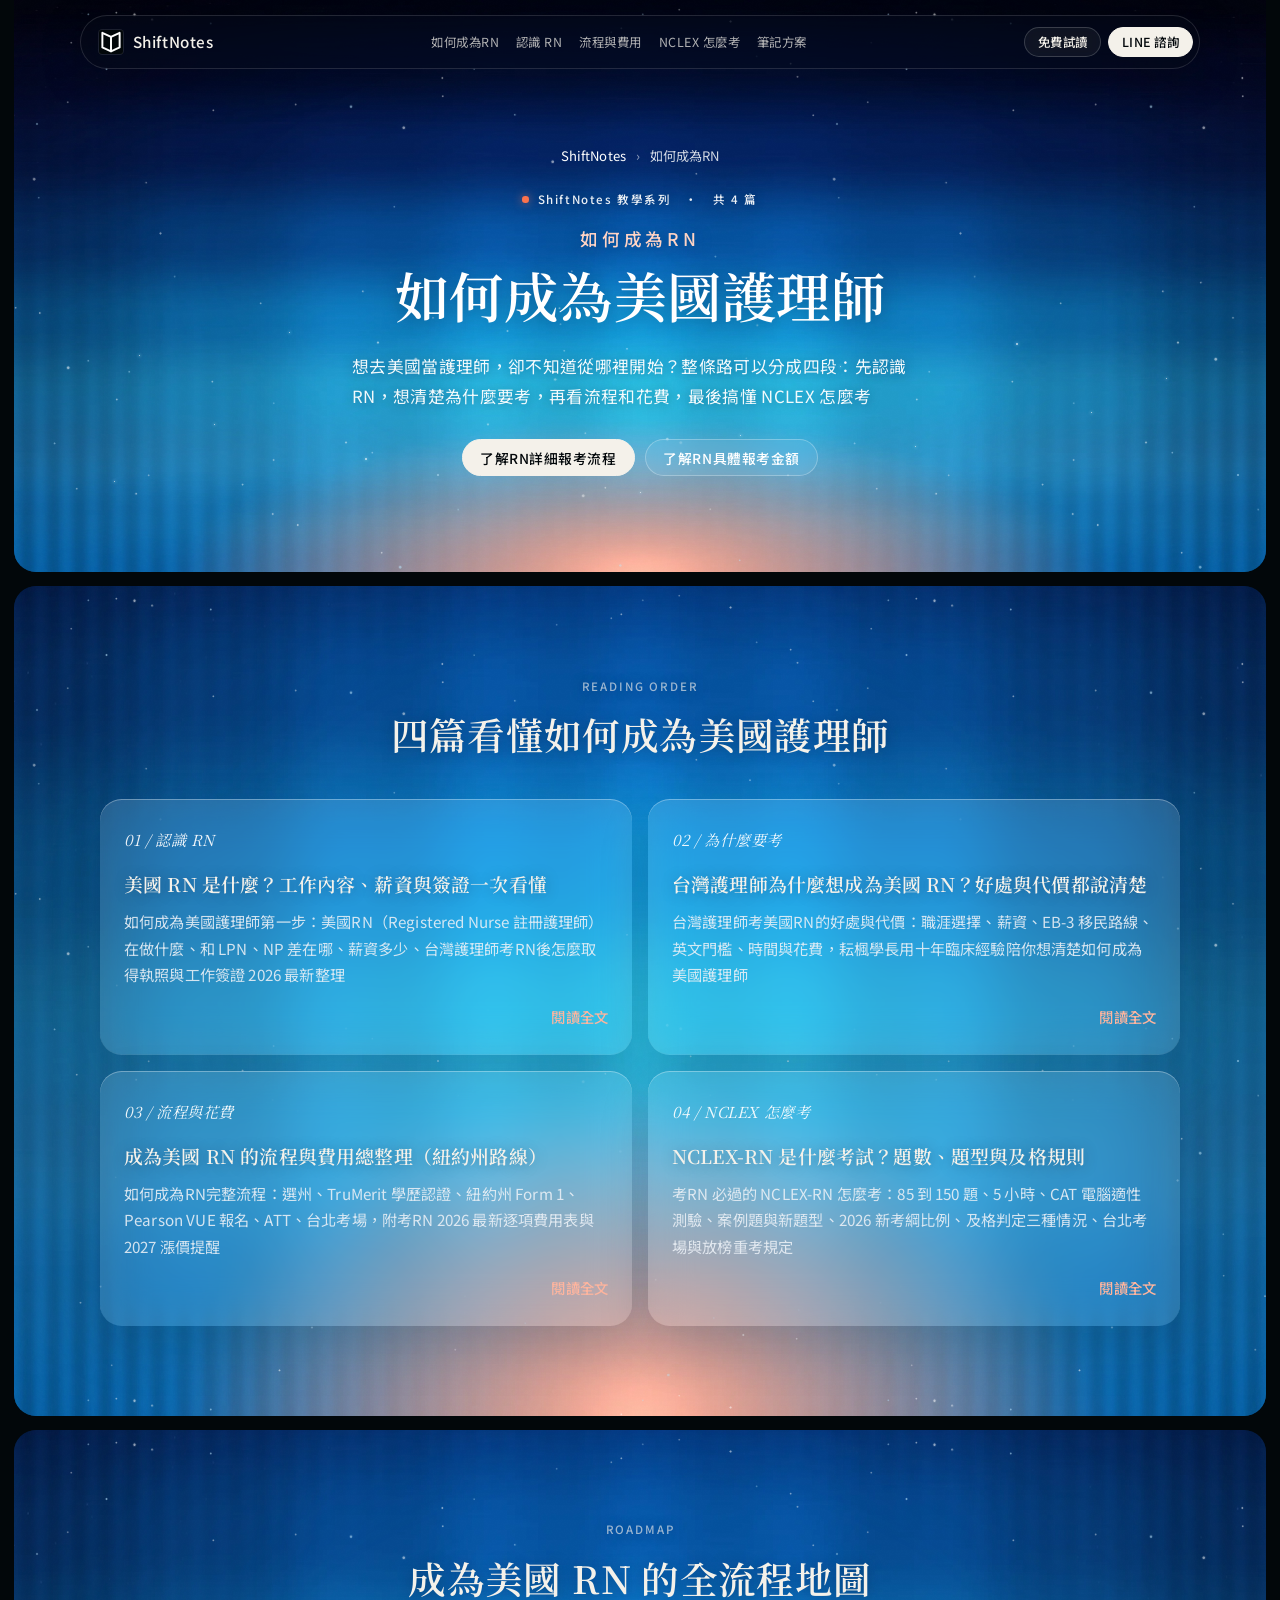
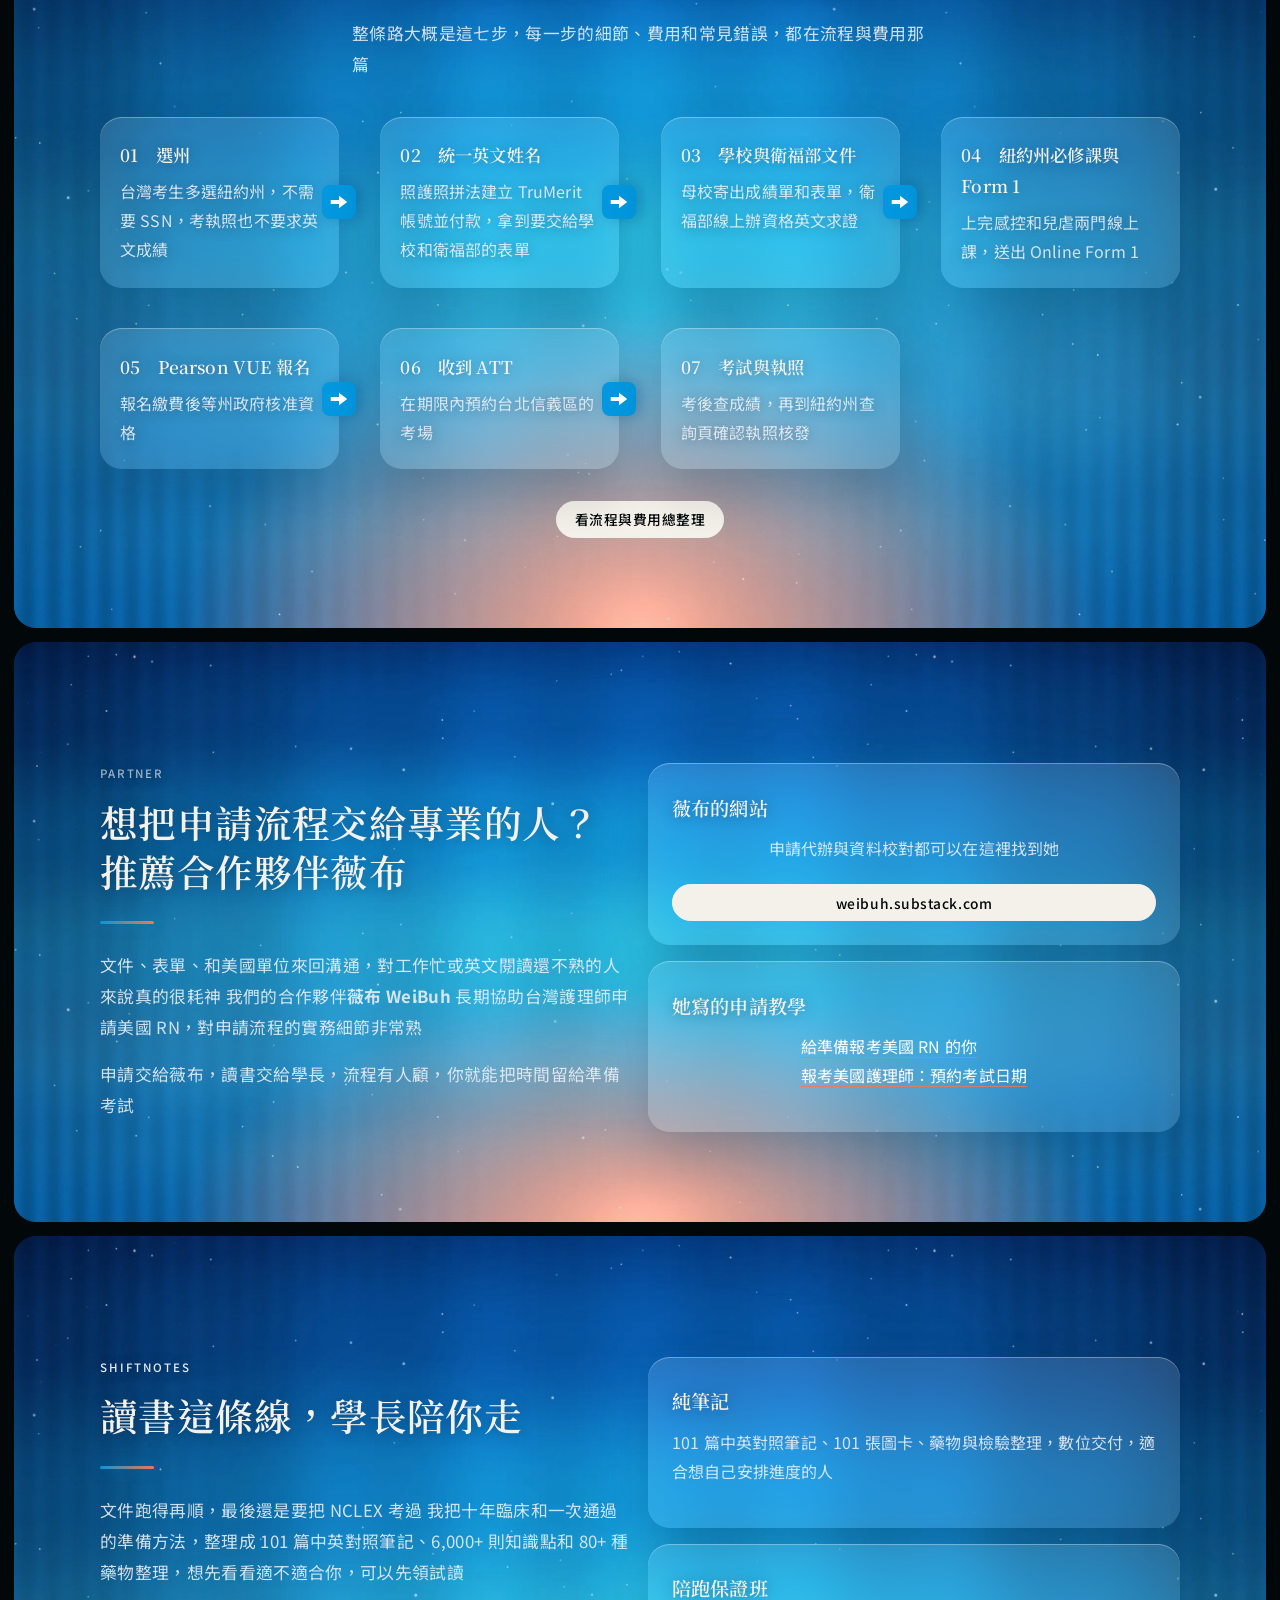
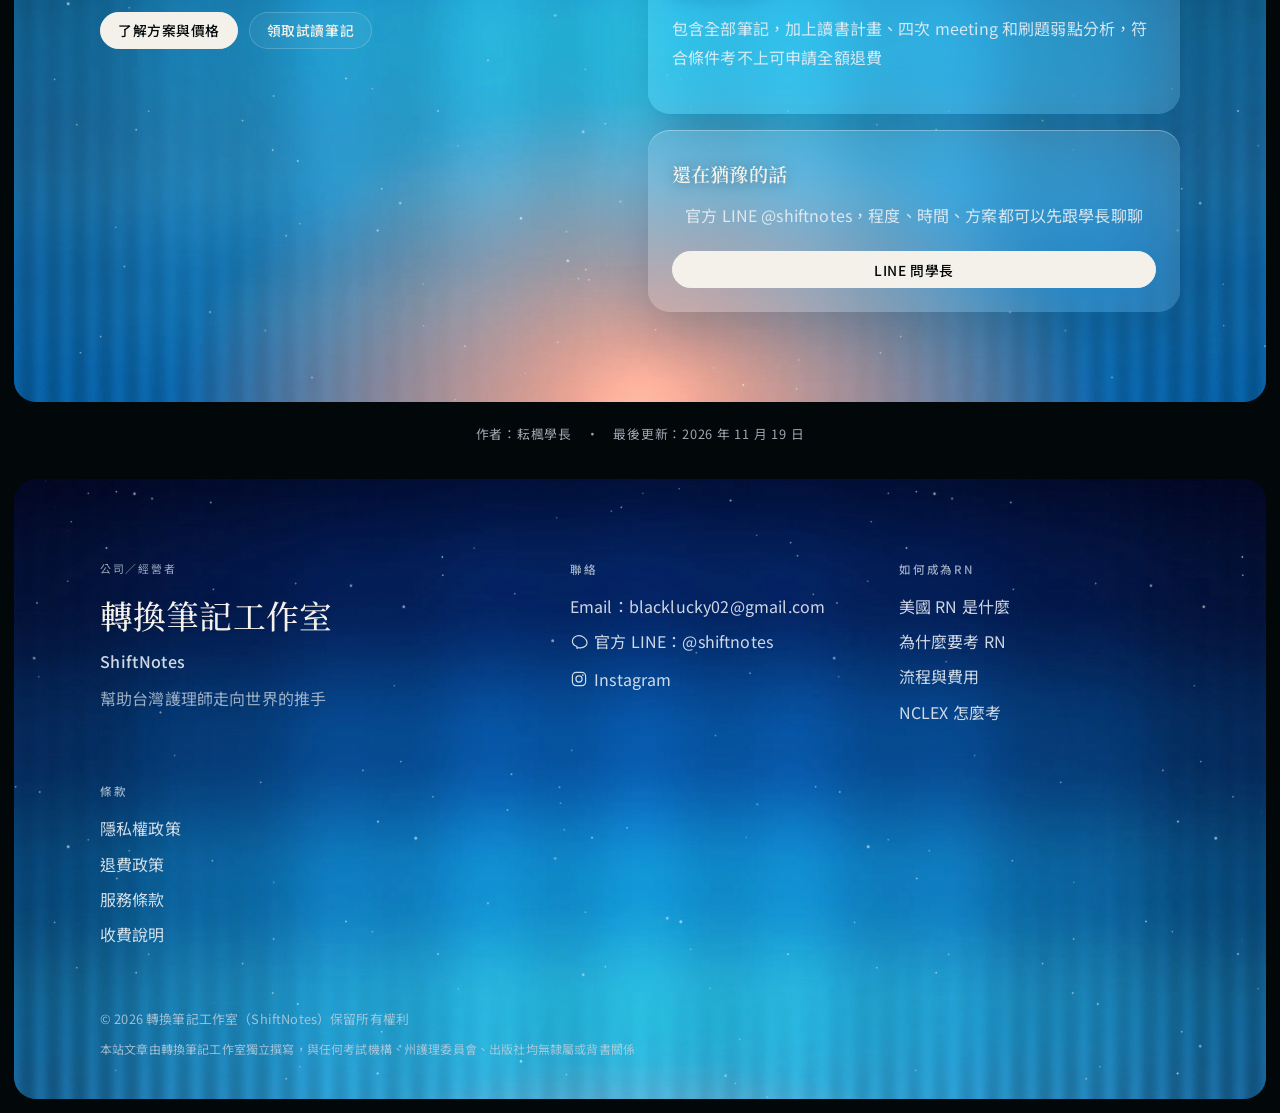
==== articles/index.html @ c4b77a9a "步驟箭頭改為圓角方塊加粗實心箭頭 手機改用品牌藍色圓角方塊、白色實心向下箭頭，桌面同列改為向右，樣式比照明確的箭頭圖示，不再使用細線圓形chevron。" ====
<!DOCTYPE html>
<html lang="zh-Hant-TW">
<head>
  <meta charset="utf-8">
  <meta name="viewport" content="width=device-width, initial-scale=1">
  <title>如何成為美國護理師｜如何成為RN 完整教學：流程、費用、NCLEX 怎麼考（2026）</title>
  <meta name="description" content="如何成為美國護理師？耘楓學長整理的如何成為RN系列：美國RN是什麼、為什麼要考RN、考RN流程與費用總表、NCLEX-RN 怎麼考，2026 最新版，台灣護理師從這裡開始">
  <meta name="robots" content="index,follow,max-image-preview:large">
  <meta name="author" content="耘楓學長">
  <link rel="canonical" href="https://shiftnotes.github.io/articles/">
  <link rel="alternate" hreflang="zh-Hant-TW" href="https://shiftnotes.github.io/articles/">
  <meta property="og:type" content="website">
  <meta property="og:locale" content="zh_TW">
  <meta property="og:site_name" content="ShiftNotes">
  <meta property="og:title" content="如何成為美國護理師｜如何成為RN 完整教學：流程、費用、NCLEX 怎麼考（2026）">
  <meta property="og:description" content="如何成為美國護理師？耘楓學長整理的如何成為RN系列：美國RN是什麼、為什麼要考RN、考RN流程與費用總表、NCLEX-RN 怎麼考，2026 最新版，台灣護理師從這裡開始">
  <meta property="og:url" content="https://shiftnotes.github.io/articles/">
  <meta property="og:image" content="https://shiftnotes.github.io/assets/og-image.png">
  <meta property="article:modified_time" content="2026-11-19">
  <meta name="twitter:card" content="summary_large_image">
  <meta name="theme-color" content="#02070A">
  <link rel="icon" href="../favicon.ico?v=logo2" sizes="48x48">
  <link rel="icon" href="../assets/favicon-192.png?v=logo2" type="image/png" sizes="192x192">
  <link rel="apple-touch-icon" href="../assets/apple-touch-icon.png?v=logo2" sizes="180x180">
  <link rel="preconnect" href="https://fonts.googleapis.com">
  <link rel="preconnect" href="https://fonts.gstatic.com" crossorigin>
  <link href="https://fonts.googleapis.com/css2?family=Noto+Sans+TC:wght@400;500;700&family=Noto+Serif+TC:wght@600;700&display=swap" rel="stylesheet">
  <link rel="stylesheet" href="../css/styles.css?v=hero10">
  <link rel="stylesheet" href="../css/articles.css?v=a13">
  <script type="application/ld+json">{"@context": "https://schema.org", "@graph": [{"@type": "Organization", "@id": "https://shiftnotes.github.io/#organization", "name": "ShiftNotes", "alternateName": "轉換筆記工作室", "url": "https://shiftnotes.github.io/", "logo": "https://shiftnotes.github.io/assets/logo-512.png", "email": "blacklucky02@gmail.com", "sameAs": ["https://line.me/R/ti/p/@shiftnotes", "https://www.instagram.com/shiftnotes1991/"]}, {"@type": "Person", "@id": "https://shiftnotes.github.io/#person", "name": "耘楓學長", "jobTitle": "臨床護理師，NCLEX-RN 一次通過", "worksFor": {"@id": "https://shiftnotes.github.io/#organization"}, "sameAs": ["https://www.instagram.com/shiftnotes1991/"]}, {"@type": "CollectionPage", "@id": "https://shiftnotes.github.io/articles/#collection", "url": "https://shiftnotes.github.io/articles/", "name": "如何成為美國護理師｜如何成為RN 完整教學：流程、費用、NCLEX 怎麼考（2026）", "description": "如何成為美國護理師？耘楓學長整理的如何成為RN系列：美國RN是什麼、為什麼要考RN、考RN流程與費用總表、NCLEX-RN 怎麼考，2026 最新版，台灣護理師從這裡開始", "inLanguage": "zh-Hant-TW", "dateModified": "2026-11-19", "publisher": {"@id": "https://shiftnotes.github.io/#organization"}, "mainEntity": {"@type": "ItemList", "itemListElement": [{"@type": "ListItem", "position": 1, "url": "https://shiftnotes.github.io/articles/what-is-us-rn.html", "name": "如何成為RN｜美國RN是什麼？註冊護理師工作內容、薪資與簽證（2026）"}, {"@type": "ListItem", "position": 2, "url": "https://shiftnotes.github.io/articles/why-take-us-rn.html", "name": "如何成為RN｜台灣護理師為什麼要考美國RN？職涯、薪資與移民路線（2026）"}, {"@type": "ListItem", "position": 3, "url": "https://shiftnotes.github.io/articles/nclex-rn-process-cost.html", "name": "如何成為RN｜考RN流程與費用總整理 2026：台灣護理師申請紐約州 NCLEX-RN"}, {"@type": "ListItem", "position": 4, "url": "https://shiftnotes.github.io/articles/what-is-nclex-rn.html", "name": "如何成為RN｜NCLEX-RN是什麼考試？題數、題型、CAT 與及格規則（2026 新版）"}]}}, {"@type": "BreadcrumbList", "itemListElement": [{"@type": "ListItem", "position": 1, "name": "ShiftNotes", "item": "https://shiftnotes.github.io/"}, {"@type": "ListItem", "position": 2, "name": "如何成為RN", "item": "https://shiftnotes.github.io/articles/"}]}]}</script>
</head>
<body class="article-page">
  <header class="site-header">
    <a class="skip-link" href="#main">跳至主要內容</a>
    <div class="header-inner">
      <a class="logo" href="../index.html">
        <span class="logo-mark" aria-hidden="true"></span>
        <span class="logo-text">ShiftNotes</span>
      </a>
      <nav class="nav-desktop" aria-label="主要">
        <a href="../articles/index.html">如何成為RN</a>
        <a href="../articles/what-is-us-rn.html">認識 RN</a>
        <a href="../articles/nclex-rn-process-cost.html">流程與費用</a>
        <a href="../articles/what-is-nclex-rn.html">NCLEX 怎麼考</a>
        <a href="../index.html#plans">筆記方案</a>
      </nav>
      <div class="header-actions">
      <a class="btn btn-sm btn-ghost header-trial" href="https://drive.google.com/drive/folders/1croN3e0fPb0H_4UqSa8RR00lFnD3cMA1" target="_blank" rel="noopener">免費試讀</a>
      <a class="btn btn-sm btn-solid header-cta" href="https://line.me/R/ti/p/@shiftnotes" target="_blank" rel="noopener noreferrer">LINE 諮詢</a>
      </div>
      <button class="nav-toggle" type="button" aria-expanded="false" aria-controls="nav-mobile" aria-label="開啟選單">
        <span></span><span></span><span></span>
      </button>
    </div>
  </header>
  <div id="nav-mobile" class="nav-mobile" hidden>
    <nav aria-label="行動版選單">
      <a href="../articles/index.html">如何成為美國護理師</a>
      <a href="../articles/what-is-us-rn.html">美國 RN 是什麼</a>
      <a href="../articles/why-take-us-rn.html">為什麼要考 RN</a>
      <a href="../articles/nclex-rn-process-cost.html">流程與費用</a>
      <a href="../articles/what-is-nclex-rn.html">NCLEX 怎麼考</a>
      <a href="../index.html#plans">筆記方案</a>
      <a class="btn btn-invert" href="https://line.me/R/ti/p/@shiftnotes" target="_blank" rel="noopener noreferrer">LINE 官方帳號諮詢</a>
    </nav>
  </div>
  <main id="main">
    <section class="hero article-hero" aria-labelledby="page-title">
      <div class="hero-sky" aria-hidden="true">
        <div class="hero-glow"></div>
        <div class="hero-rays"></div>
        <div class="bubble-live">
          <span class="wubble" style="left:10%;top:62%;--s:1px;--t:11s;--d:0s"></span>
          <span class="wubble" style="left:16%;top:74%;--s:1px;--t:9s;--d:1.2s"></span>
          <span class="wubble" style="left:22%;top:58%;--s:1px;--t:13s;--d:0.4s"></span>
          <span class="wubble" style="left:28%;top:80%;--s:2px;--t:10s;--d:2s"></span>
          <span class="wubble" style="left:36%;top:68%;--s:1px;--t:8s;--d:0.8s"></span>
          <span class="wubble" style="left:44%;top:82%;--s:1px;--t:12s;--d:1.6s"></span>
          <span class="wubble" style="left:58%;top:76%;--s:1px;--t:9s;--d:0.2s"></span>
          <span class="wubble" style="left:66%;top:64%;--s:1px;--t:14s;--d:2.4s"></span>
          <span class="wubble" style="left:72%;top:78%;--s:1px;--t:10s;--d:0.6s"></span>
          <span class="wubble" style="left:80%;top:60%;--s:2px;--t:11s;--d:1.8s"></span>
          <span class="wubble" style="left:86%;top:72%;--s:1px;--t:8s;--d:0.3s"></span>
          <span class="wubble" style="left:92%;top:66%;--s:1px;--t:13s;--d:2.1s"></span>
          <span class="wubble" style="left:8%;top:84%;--s:1px;--t:12s;--d:1s"></span>
          <span class="wubble" style="left:50%;top:86%;--s:1px;--t:15s;--d:0.9s"></span>
        </div>
        <div class="hero-stars"></div>
        <div class="hero-noise"></div>
      </div>
      <div class="hero-inner article-hero-inner">
        <nav class="crumbs" aria-label="麵包屑"><ol><li><a href="../index.html">ShiftNotes</a></li><li aria-current="page">如何成為RN</li></ol></nav>
        <span class="hero-kicker">ShiftNotes 教學系列　·　共 4 篇</span>
        <h1 id="page-title"><span class="h1-series">如何成為RN</span>如何成為美國護理師</h1>
        <p class="hero-sub article-lead">想去美國當護理師，卻不知道從哪裡開始？整條路可以分成四段：先認識 RN，想清楚為什麼要考，再看流程和花費，最後搞懂 NCLEX 怎麼考</p>
        <div class="hero-actions">
          <a class="btn btn-solid" href="nclex-rn-process-cost.html">了解RN詳細報考流程</a>
          <a class="btn btn-ghost" href="nclex-rn-process-cost.html#cost">了解RN具體報考金額</a>
        </div>
      </div>
    </section>

    <section class="atm-midn section-soft section" id="list" aria-labelledby="list-title">
      <div class="section-sky" aria-hidden="true">
        <div class="section-glow"></div>
        <div class="section-rays"></div>
        <div class="section-noise"></div>
      </div>
      <div class="wrap">
        <div class="section-head">
          <span class="eyebrow">Reading order</span>
          <h2 class="section-title" id="list-title">四篇看懂如何成為美國護理師</h2>
        </div>
        <div class="sell-grid article-grid">
          <a class="sell-item article-card" href="what-is-us-rn.html">
            <span class="feature-index">01  /  認識 RN</span>
            <h3>美國 RN 是什麼？工作內容、薪資與簽證一次看懂</h3>
            <p>如何成為美國護理師第一步：美國RN（Registered Nurse 註冊護理師）在做什麼、和 LPN、NP 差在哪、薪資多少、台灣護理師考RN後怎麼取得執照與工作簽證 2026 最新整理</p>
            <span class="card-more">閱讀全文</span>
          </a>
          <a class="sell-item article-card" href="why-take-us-rn.html">
            <span class="feature-index">02  /  為什麼要考</span>
            <h3>台灣護理師為什麼想成為美國 RN？好處與代價都說清楚</h3>
            <p>台灣護理師考美國RN的好處與代價：職涯選擇、薪資、EB-3 移民路線、英文門檻、時間與花費，耘楓學長用十年臨床經驗陪你想清楚如何成為美國護理師</p>
            <span class="card-more">閱讀全文</span>
          </a>
          <a class="sell-item article-card" href="nclex-rn-process-cost.html">
            <span class="feature-index">03  /  流程與花費</span>
            <h3>成為美國 RN 的流程與費用總整理（紐約州路線）</h3>
            <p>如何成為RN完整流程：選州、TruMerit 學歷認證、紐約州 Form 1、Pearson VUE 報名、ATT、台北考場，附考RN 2026 最新逐項費用表與 2027 漲價提醒</p>
            <span class="card-more">閱讀全文</span>
          </a>
          <a class="sell-item article-card" href="what-is-nclex-rn.html">
            <span class="feature-index">04  /  NCLEX 怎麼考</span>
            <h3>NCLEX-RN 是什麼考試？題數、題型與及格規則</h3>
            <p>考RN 必過的 NCLEX-RN 怎麼考：85 到 150 題、5 小時、CAT 電腦適性測驗、案例題與新題型、2026 新考綱比例、及格判定三種情況、台北考場與放榜重考規定</p>
            <span class="card-more">閱讀全文</span>
          </a>
        </div>
      </div>
    </section>

    <section class="atm-blue section-soft section" id="map" aria-labelledby="map-title">
      <div class="section-sky" aria-hidden="true">
        <div class="section-glow"></div>
        <div class="section-rays"></div>
        <div class="section-noise"></div>
      </div>
      <div class="wrap">
        <div class="section-head">
          <span class="eyebrow">Roadmap</span>
          <h2 class="section-title" id="map-title">成為美國 RN 的全流程地圖</h2>
          <p class="lede">整條路大概是這七步，每一步的細節、費用和常見錯誤，都在流程與費用那篇</p>
        </div>
        <ol class="steps steps-seven">
          <li>
            <h3>01　選州</h3>
            <p>台灣考生多選紐約州，不需要 SSN，考執照也不要求英文成績</p>
          </li>
          <li>
            <h3>02　統一英文姓名</h3>
            <p>照護照拼法建立 TruMerit 帳號並付款，拿到要交給學校和衛福部的表單</p>
          </li>
          <li>
            <h3>03　學校與衛福部文件</h3>
            <p>母校寄出成績單和表單，衛福部線上辦資格英文求證</p>
          </li>
          <li>
            <h3>04　紐約州必修課與 Form 1</h3>
            <p>上完感控和兒虐兩門線上課，送出 Online Form 1</p>
          </li>
          <li>
            <h3>05　Pearson VUE 報名</h3>
            <p>報名繳費後等州政府核准資格</p>
          </li>
          <li>
            <h3>06　收到 ATT</h3>
            <p>在期限內預約台北信義區的考場</p>
          </li>
          <li>
            <h3>07　考試與執照</h3>
            <p>考後查成績，再到紐約州查詢頁確認執照核發</p>
          </li>
        </ol>
        <div class="hero-actions section-actions"><a class="btn btn-invert" href="nclex-rn-process-cost.html">看流程與費用總整理</a></div>
      </div>
    </section>

    <section class="atm-midn section" id="partner" aria-labelledby="partner-title">
      <div class="section-sky" aria-hidden="true">
        <div class="section-glow"></div>
        <div class="section-rays"></div>
        <div class="section-noise"></div>
      </div>
      <div class="wrap">
        <div class="contact-grid">
          <div>
            <span class="eyebrow">Partner</span>
            <h2 class="section-title" id="partner-title">想把申請流程交給專業的人？<br>推薦合作夥伴薇布</h2>
            <span class="rule"></span>
            <p class="lede">文件、表單、和美國單位來回溝通，對工作忙或英文閱讀還不熟的人來說真的很耗神 我們的合作夥伴<strong>薇布 WeiBuh</strong> 長期協助台灣護理師申請美國 RN，對申請流程的實務細節非常熟</p>
            <p class="lede">申請交給薇布，讀書交給學長，流程有人顧，你就能把時間留給準備考試</p>
          </div>
          <div>
            <div class="contact-card">
              <h3>薇布的網站</h3>
              <p>申請代辦與資料校對都可以在這裡找到她</p>
              <a class="btn btn-invert btn-block" href="https://weibuh.substack.com" target="_blank" rel="noopener">weibuh.substack.com</a>
            </div>
            <div class="contact-card">
              <h3>她寫的申請教學</h3>
              <p><a href="https://weibuh.substack.com/p/rn" target="_blank" rel="noopener">給準備報考美國 RN 的你</a><br><a href="https://weibuh.substack.com/p/passrn" target="_blank" rel="noopener">報考美國護理師：預約考試日期</a></p>
            </div>
          </div>
        </div>
      </div>
    </section>

    <section class="atm-warm section-ink section" id="plans-cta" aria-labelledby="cta-title">
      <div class="section-sky" aria-hidden="true">
        <div class="section-glow"></div>
        <div class="section-rays"></div>
        <div class="section-noise"></div>
      </div>
      <div class="wrap">
        <div class="contact-grid">
          <div>
            <span class="eyebrow">ShiftNotes</span>
            <h2 class="section-title" id="cta-title">讀書這條線，學長陪你走</h2>
            <span class="rule"></span>
            <p class="lede">文件跑得再順，最後還是要把 NCLEX 考過 我把十年臨床和一次通過的準備方法，整理成 101 篇中英對照筆記、6,000+ 則知識點和 80+ 種藥物整理，想先看看適不適合你，可以先領試讀</p>
            <div class="hero-actions" style="margin-top:1.5rem;">
              <a class="btn btn-invert" href="https://shiftnotes.github.io/#plans">了解方案與價格</a>
              <a class="btn btn-ghost" href="https://drive.google.com/drive/folders/1croN3e0fPb0H_4UqSa8RR00lFnD3cMA1" target="_blank" rel="noopener">領取試讀筆記</a>
            </div>
          </div>
          <div>
            <div class="contact-card">
              <h3>純筆記</h3>
              <p>101 篇中英對照筆記、101 張圖卡、藥物與檢驗整理，數位交付，適合想自己安排進度的人</p>
            </div>
            <div class="contact-card">
              <h3>陪跑保證班</h3>
              <p>包含全部筆記，加上讀書計畫、四次 meeting 和刷題弱點分析，符合條件考不上可申請全額退費</p>
            </div>
            <div class="contact-card">
              <h3>還在猶豫的話</h3>
              <p>官方 LINE @shiftnotes，程度、時間、方案都可以先跟學長聊聊</p>
              <a class="btn btn-invert btn-block" href="https://line.me/R/ti/p/@shiftnotes" target="_blank" rel="noopener noreferrer">LINE 問學長</a>
            </div>
          </div>
        </div>
      </div>
    </section>

    <div class="article-byline"><div class="wrap"><p>作者：耘楓學長　·　最後更新：2026 年 11 月 19 日</p></div></div>

  </main>

  <footer class="site-footer">
    <div class="section-sky footer-sky" aria-hidden="true">
      <div class="section-glow"></div>
      <div class="section-rays"></div>
      <div class="section-noise"></div>
    </div>
    <div class="wrap">
      <div class="footer-top">
        <div class="footer-identity">
          <p class="footer-kicker">公司／經營者</p>
          <p class="footer-company">轉換筆記工作室</p>
          <p class="footer-brand">ShiftNotes</p>
          <p class="muted footer-tag">幫助台灣護理師走向世界的推手</p>
        </div>
        <div class="footer-col">
          <h2>聯絡</h2>
          <ul>
            <li>Email：<a href="mailto:blacklucky02@gmail.com">blacklucky02@gmail.com</a></li>
            <li><a class="social-inline" href="https://line.me/R/ti/p/@shiftnotes" target="_blank" rel="noopener noreferrer" aria-label="官方 LINE"><svg class="icon-line" viewBox="0 0 24 24" width="18" height="18" aria-hidden="true" focusable="false"><path fill="none" stroke="currentColor" stroke-width="1.6" stroke-linejoin="round" stroke-linecap="round" d="M12 3.5c-4.85 0-8.8 3.25-8.8 7.25 0 3.2 2.25 5.95 5.5 6.9.25.07.52.22.6.48.07.22.05.52-.02.78l-.18 1.05c-.07.4.2.57.54.4l1.62-.8c.2-.1.38-.14.58-.1.7.18 1.42.29 2.16.29 4.85 0 8.8-3.25 8.8-7.25S16.85 3.5 12 3.5z"/></svg><span>官方 LINE：@shiftnotes</span></a></li>
            <li><a class="social-inline" href="https://www.instagram.com/shiftnotes1991/" target="_blank" rel="noopener" aria-label="Instagram"><svg class="icon-ig" viewBox="0 0 24 24" width="18" height="18" aria-hidden="true" focusable="false"><rect x="3.2" y="3.2" width="17.6" height="17.6" rx="5" fill="none" stroke="currentColor" stroke-width="1.6"/><circle cx="12" cy="12" r="4.1" fill="none" stroke="currentColor" stroke-width="1.6"/><circle cx="17.15" cy="6.85" r="1.05" fill="currentColor"/></svg><span>Instagram</span></a></li>
          </ul>
        </div>
        <div class="footer-col">
          <h2>如何成為RN</h2>
          <ul>
            <li><a href="../articles/what-is-us-rn.html">美國 RN 是什麼</a></li>
            <li><a href="../articles/why-take-us-rn.html">為什麼要考 RN</a></li>
            <li><a href="../articles/nclex-rn-process-cost.html">流程與費用</a></li>
            <li><a href="../articles/what-is-nclex-rn.html">NCLEX 怎麼考</a></li>
          </ul>
        </div>
        <div class="footer-col">
          <h2>條款</h2>
          <ul>
            <li><a href="../privacy.html">隱私權政策</a></li>
            <li><a href="../refund.html">退費政策</a></li>
            <li><a href="../terms.html">服務條款</a></li>
            <li><a href="../index.html#fees">收費說明</a></li>
          </ul>
        </div>
      </div>
      <div class="footer-bottom">
        <div>
          <p class="copyright">© <span class="js-year">2026</span> 轉換筆記工作室（ShiftNotes）保留所有權利</p>
          <p class="site-disclaimer">本站文章由轉換筆記工作室獨立撰寫，與任何考試機構、州護理委員會、出版社均無隸屬或背書關係</p>
        </div>
      </div>
    </div>
  </footer>

  <script src="../js/main.js?v=year1"></script>
</body>
</html>
---- css/styles.css ----
/* ShiftNotes — Flux-inspired dark cinematic sales page
   Midnight #02070A, Electric Blue #0297DE, Cantaloupe #FC734D */

:root {
  --bg: #02070A;
  --bg-soft: #07131F;
  --bg-ink: #010508;
  --bg-card: rgba(8, 18, 36, 0.48);
  --bg-card-hover: rgba(12, 26, 48, 0.58);
  --ink: #F4F1EA;
  --ink-soft: rgba(236, 240, 246, 0.88);
  --ink-mute: rgba(198, 210, 222, 0.78);
  --line: rgba(255, 255, 255, 0.13);
  --line-strong: rgba(255, 255, 255, 0.20);
  --focus: #F4F1EA;
  --blue: #0297DE;
  --orange: #FC734D;
  --cream: #F4F1EA;
  --header-h: 5.5rem;
  --font-sans: "Noto Sans TC", "Inter", "PingFang TC", "Microsoft JhengHei", sans-serif;
  --font-serif: "Noto Serif TC", "Songti TC", serif;
  --font-display: "Cormorant Garamond", "Noto Serif TC", serif;
  --space: clamp(1.15rem, 4vw, 2.25rem);
  --wide: 72rem;
  --narrow: 40rem;
  --radius: 1.35rem;
  --radius-sm: 1rem;
  --pill: 999px;
  --ease: cubic-bezier(0.22, 1, 0.36, 1);
  --glass: rgba(8, 14, 24, 0.48);
  --glass-border: rgba(255, 255, 255, 0.13);
}

*,
*::before,
*::after { box-sizing: border-box; }

html {
  scroll-behavior: smooth;
  scroll-padding-top: calc(var(--header-h) + 0.5rem);
  overflow-x: clip;
  background: var(--bg);
}

html:focus-within { scroll-behavior: smooth; }

@media (prefers-reduced-motion: reduce) {
  html { scroll-behavior: auto; }
  *,
  *::before,
  *::after {
    animation-duration: 0.01ms !important;
    animation-iteration-count: 1 !important;
    transition-duration: 0.01ms !important;
    scroll-behavior: auto !important;
  }
}

body {
  margin: 0;
  color: var(--ink);
  background: var(--bg);
  font-family: var(--font-sans);
  font-weight: 400;
  font-size: 1rem;
  line-height: 1.8;
  letter-spacing: 0.01em;
  font-kerning: normal;
  font-feature-settings: "kern" 1, "liga" 1;
  text-rendering: optimizeLegibility;
  text-rendering: optimizeLegibility;
  -webkit-font-smoothing: antialiased;
  -moz-osx-font-smoothing: grayscale;
  overflow-x: clip;
}

img { max-width: 100%; height: auto; display: block; }
a { color: inherit; }
button, input { font: inherit; color: inherit; }

:focus-visible {
  outline: 2px solid var(--focus);
  outline-offset: 3px;
}

::selection {
  background: var(--blue);
  color: #fff;
}

.skip-link {
  position: absolute;
  width: 1px;
  height: 1px;
  padding: 0;
  margin: -1px;
  overflow: hidden;
  clip: rect(0, 0, 0, 0);
  clip-path: inset(50%);
  white-space: nowrap;
  border: 0;
}
.skip-link:focus,
.skip-link:focus-visible {
  position: fixed;
  top: 0.75rem;
  left: 1rem;
  z-index: 10000;
  width: auto;
  height: auto;
  margin: 0;
  clip: auto;
  clip-path: none;
  overflow: visible;
  padding: 0.5rem 0.9rem;
  background: var(--ink);
  color: var(--bg);
  text-decoration: none;
  font-size: 0.875rem;
  border-radius: var(--pill);
}

.ph {
  display: inline;
  padding: 0 0.2em;
  border-bottom: 1px dashed var(--ink-mute);
  background: rgba(255, 255, 255, 0.06);
  font-variant-numeric: tabular-nums;
  white-space: nowrap;
}

.visually-hidden {
  position: absolute !important;
  width: 1px; height: 1px;
  padding: 0; margin: -1px;
  overflow: hidden;
  clip: rect(0, 0, 0, 0);
  white-space: nowrap;
  border: 0;
}

/* Hide leftover geometric decorations */
.geo-layer,
.hero-bg-num { display: none !important; }

/* ---------- Header: floating glass pill ---------- */
.site-header {
  position: fixed;
  top: 0;
  left: 0;
  right: 0;
  z-index: 100;
  height: auto;
  background: transparent;
  border: 0;
  pointer-events: none;
}
.site-header.is-scrolled { background: transparent; }

.header-inner {
  pointer-events: auto;
  display: flex;
  align-items: center;
  gap: 0.75rem;
  width: min(70rem, calc(100% - 1.5rem));
  margin: 0.95rem auto 0;
  min-height: 3.35rem;
  padding: 0.3rem 0.4rem 0.3rem 1.05rem;
  border-radius: var(--pill);
  background: rgba(6, 10, 18, 0.42);
  backdrop-filter: saturate(1.25) blur(22px);
  -webkit-backdrop-filter: saturate(1.25) blur(22px);
  border: 1px solid var(--glass-border);
  box-shadow: 0 10px 40px rgba(0, 0, 0, 0.28);
  transition: background 0.35s var(--ease), border-color 0.35s var(--ease);
}
.site-header.is-scrolled .header-inner {
  background: rgba(6, 10, 18, 0.78);
  border-color: rgba(255, 255, 255, 0.16);
}

.logo {
  display: inline-flex;
  align-items: center;
  gap: 0.55rem;
  text-decoration: none;
  flex-shrink: 0;
  color: var(--cream);
}
.logo-mark {
  width: 1.625rem;
  height: 1.625rem;
  border-radius: 0.28rem;
  overflow: hidden;
  background: url("../assets/logo-mark.svg") center / contain no-repeat;
  border: 1px solid rgba(255, 255, 255, 0.10);
  box-sizing: border-box;
  flex-shrink: 0;
}
.logo-mark::after {
  content: none;
}
.logo-text {
  font-family: var(--font-sans);
  font-weight: 500;
  font-size: 0.95rem;
  letter-spacing: 0.04em;
  color: var(--cream);
}

.nav-desktop { display: none; }
.nav-desktop a {
  color: rgba(244, 241, 234, 0.72);
  text-decoration: none;
  font-size: 0.78rem;
  font-weight: 400;
  letter-spacing: 0.04em;
  padding: 0.2rem 0;
  white-space: nowrap;
  transition: color 0.2s var(--ease);
}
.nav-desktop a:hover,
.nav-desktop a:focus-visible { color: var(--cream); }
.nav-desktop a::after { content: none; }

.header-actions {
  display: none;
  align-items: center;
  gap: 0.4rem;
  margin-left: auto;
}

.nav-toggle {
  margin-left: auto;
  width: 2.5rem;
  height: 2.5rem;
  border: 0;
  background: transparent;
  border-radius: var(--pill);
  display: inline-flex;
  flex-direction: column;
  align-items: center;
  justify-content: center;
  gap: 5px;
  cursor: pointer;
  padding: 0;
}
.nav-toggle span {
  display: block;
  width: 1.05rem;
  height: 1.5px;
  background: var(--cream);
  border-radius: 2px;
  transition: transform 0.25s var(--ease), opacity 0.2s;
}
.nav-toggle[aria-expanded="true"] span:nth-child(1) { transform: translateY(6.5px) rotate(45deg); }
.nav-toggle[aria-expanded="true"] span:nth-child(2) { opacity: 0; }
.nav-toggle[aria-expanded="true"] span:nth-child(3) { transform: translateY(-6.5px) rotate(-45deg); }

@media (min-width: 1080px) {
  .nav-desktop {
    display: flex;
    align-items: center;
    justify-content: center;
    gap: 1.05rem;
    flex: 1;
  }
  .header-actions { display: flex; }
  .nav-toggle { display: none; }
  .header-inner { padding-right: 0.35rem; }
}

@media (min-width: 960px) and (max-width: 1079px) {
  .header-actions { display: flex; }
  .nav-toggle { display: none; }
  .nav-desktop {
    display: flex;
    align-items: center;
    justify-content: center;
    gap: 0.7rem;
    flex: 1;
  }
  .nav-desktop a { font-size: 0.72rem; }
}

.nav-mobile {
  display: none;
  position: fixed;
  inset: 0;
  z-index: 90;
  padding: 5.5rem 1.1rem 2rem;
  background: rgba(2, 7, 10, 0.86);
  backdrop-filter: blur(22px);
  -webkit-backdrop-filter: blur(22px);
  overflow: auto;
}
.nav-mobile.is-open { display: block; }
.nav-mobile nav {
  display: flex;
  flex-direction: column;
  gap: 0.15rem;
  max-width: 28rem;
  margin: 0 auto;
}
.nav-mobile a {
  display: block;
  padding: 0.85rem 0.4rem;
  text-decoration: none;
  color: var(--cream);
  border-bottom: 1px solid var(--line);
  font-size: 1.05rem;
}
.nav-mobile .btn {
  margin-top: 1.75rem;
  width: 100%;
  justify-content: center;
  border-bottom: 0;
}

/* ---------- Buttons ---------- */
.btn {
  display: inline-flex;
  align-items: center;
  justify-content: center;
  gap: 0.45rem;
  padding: 0.68em 1.25em;
  border-radius: var(--pill);
  border: 1px solid transparent;
  text-decoration: none;
  font-size: 0.86rem;
  font-weight: 500;
  letter-spacing: 0.04em;
  line-height: 1.2;
  cursor: pointer;
  transition: background 0.22s var(--ease), color 0.22s var(--ease), border-color 0.22s var(--ease), transform 0.22s var(--ease);
  white-space: nowrap;
}
.btn-solid,
.btn-invert {
  background: var(--cream);
  color: #02070A;
  border-color: var(--cream);
}
.btn-solid:hover,
.btn-solid:focus-visible,
.btn-invert:hover,
.btn-invert:focus-visible {
  background: #fff;
  color: #02070A;
  transform: translateY(-1px);
}
.btn-ghost {
  background: rgba(255, 255, 255, 0.05);
  color: var(--cream);
  border-color: rgba(255, 255, 255, 0.18);
  backdrop-filter: blur(8px);
  -webkit-backdrop-filter: blur(8px);
}
.btn-ghost:hover,
.btn-ghost:focus-visible {
  background: rgba(255, 255, 255, 0.12);
  border-color: rgba(255, 255, 255, 0.32);
  color: #fff;
}
.btn-sm {
  padding: 0.52em 1em;
  font-size: 0.78rem;
}
.btn-block { width: 100%; }
.header-cta { padding: 0.55em 1.05em; }

.hero .btn-solid,
.hero .btn-invert {
  background: var(--cream);
  color: #02070A;
  border-color: var(--cream);
}
.hero .btn-solid:hover,
.hero .btn-solid:focus-visible,
.hero .btn-invert:hover,
.hero .btn-invert:focus-visible {
  background: #fff;
  color: #02070A;
  border-color: #fff;
}
.hero .btn-ghost {
  background: rgba(255, 255, 255, 0.08);
  color: #fff;
  border-color: rgba(255, 255, 255, 0.28);
  backdrop-filter: saturate(1.15) blur(10px);
  -webkit-backdrop-filter: saturate(1.15) blur(10px);
}
.hero .btn-ghost:hover,
.hero .btn-ghost:focus-visible {
  background: rgba(255, 255, 255, 0.16);
  border-color: rgba(255, 255, 255, 0.42);
  color: #fff;
}

/* ---------- Layout ---------- */
.wrap {
  max-width: var(--wide);
  margin: 0 auto;
  padding: 0 var(--space);
}
.section {
  position: relative;
  padding: clamp(4.25rem, 9vw, 7.5rem) 0;
  overflow-x: clip;
}
.section-soft { background: transparent; }
.section-ink {
  background: transparent;
  color: var(--ink);
}
.section-ink .muted,
.section-ink .eyebrow { color: var(--ink-mute); }
.section-ink .rule { background: var(--line-strong); }

.eyebrow {
  display: block;
  margin: 0 0 0.85rem;
  font-size: 0.72rem;
  letter-spacing: 0.16em;
  text-transform: uppercase;
  color: var(--ink-mute);
  font-weight: 500;
}
.section-title {
  margin: 0 0 1rem;
  font-family: var(--font-serif);
  font-weight: 600;
  font-size: clamp(1.85rem, 4vw, 2.75rem);
  line-height: 1.3;
  letter-spacing: 0.01em;
  color: var(--cream);
}
.lede {
  margin: 0;
  max-width: 36rem;
  color: var(--ink-soft);
  font-size: 1.05rem;
  font-weight: 400;
  line-height: 1.85;
  letter-spacing: 0.02em;
  text-wrap: pretty;
}
.muted { color: var(--ink-mute); }
.center { text-align: center; }
.center .lede { margin-inline: auto; }

/* Centered heads, left-aligned body measure */
.section-head {
  text-align: center;
  max-width: 48rem;
  margin: 0 auto 2.5rem;
}
.section-head .section-title {
  margin-bottom: 1rem;
  text-wrap: pretty;
}
.section-head .lede {
  margin: 0 auto;
  max-width: 36rem;
  width: 100%;
  text-align: left;
}
.section-subtitle {
  margin: 3.25rem 0 0.65rem;
  font-family: var(--font-serif);
  font-weight: 600;
  font-size: clamp(1.35rem, 2.6vw, 1.75rem);
  line-height: 1.35;
  letter-spacing: 0.01em;
  color: var(--cream);
  text-align: left;
}
.lede-inline {
  margin: 0 0 0.25rem;
  text-align: left;
}
.rule {
  display: block;
  width: 3.4rem;
  height: 3px;
  border-radius: 99px;
  background: linear-gradient(90deg, var(--blue), var(--orange));
  box-shadow: 0 0 14px rgba(2, 151, 222, 0.45);
  margin: 1.6rem 0;
  border: 0;
}
.rule.center-rule { margin-inline: auto; }
.rule::before { content: none !important; }

/* ---------- Hero ---------- */
.hero {
  position: relative;
  min-height: 100svh;
  display: flex;
  flex-direction: column;
  align-items: center;
  justify-content: center;
  padding: 6.5rem 1.25rem 6rem;
  overflow: hidden;
  text-align: center;
}
.hero::after {
  content: "";
  position: absolute;
  left: 0;
  right: 0;
  bottom: -1px;
  height: 16%;
  background: linear-gradient(180deg, rgba(2, 7, 10, 0) 0%, rgba(2, 7, 10, 0.22) 50%, rgba(2, 7, 10, 0.48) 78%, var(--bg) 100%);
  z-index: 1;
  pointer-events: none;
}
.hero-sky {
  position: absolute;
  inset: 0;
  z-index: 0;
  pointer-events: none;
  overflow: hidden;
  background: #02070A;
}
.hero-glow {
  position: absolute;
  inset: 0;
  background: url("../assets/hero-glow-optimized.jpg") center / 100% 100% no-repeat;
  background-image: -webkit-image-set(
    url("../assets/hero-glow.webp") type("image/webp"),
    url("../assets/hero-glow-optimized.jpg") type("image/jpeg")
  );
  background-image: image-set(
    url("../assets/hero-glow.webp") type("image/webp"),
    url("../assets/hero-glow-optimized.jpg") type("image/jpeg")
  );
}
.hero-stars {
  position: absolute;
  inset: 0;
  opacity: 0;
  background-image:
    radial-gradient(1px 1px at 12% 16%, rgba(255,255,255,0.7), transparent),
    radial-gradient(1px 1px at 22% 8%, rgba(255,255,255,0.45), transparent),
    radial-gradient(1.5px 1.5px at 31% 22%, rgba(255,255,255,0.5), transparent),
    radial-gradient(1px 1px at 48% 11%, rgba(255,255,255,0.4), transparent),
    radial-gradient(1px 1px at 63% 18%, rgba(255,255,255,0.55), transparent),
    radial-gradient(1px 1px at 74% 7%, rgba(255,255,255,0.35), transparent),
    radial-gradient(1.5px 1.5px at 81% 20%, rgba(255,255,255,0.45), transparent),
    radial-gradient(1px 1px at 91% 13%, rgba(255,255,255,0.5), transparent),
    radial-gradient(1px 1px at 8% 32%, rgba(255,255,255,0.3), transparent),
    radial-gradient(1px 1px at 39% 6%, rgba(255,255,255,0.4), transparent),
    radial-gradient(1px 1px at 57% 28%, rgba(255,255,255,0.25), transparent),
    radial-gradient(1px 1px at 88% 30%, rgba(255,255,255,0.3), transparent);
  pointer-events: none;
}
.hero-noise {
  position: absolute;
  inset: 0;
  background-image: url("../assets/noise.png");
  background-repeat: repeat;
  opacity: 0.06;
  pointer-events: none;
}
.hero-rays {
  position: absolute;
  inset: 0;
  background: url("../assets/hero-rays-optimized.jpg") center / 100% 100% no-repeat;
  background-image: -webkit-image-set(
    url("../assets/hero-rays.webp") type("image/webp"),
    url("../assets/hero-rays-optimized.jpg") type("image/jpeg")
  );
  background-image: image-set(
    url("../assets/hero-rays.webp") type("image/webp"),
    url("../assets/hero-rays-optimized.jpg") type("image/jpeg")
  );
  mix-blend-mode: normal;
  opacity: 1;
  pointer-events: none;
  -webkit-mask-image: radial-gradient(
    ellipse 84% 94% at 50% 44%,
    transparent 0%,
    transparent 40%,
    rgba(0, 0, 0, 0.12) 56%,
    rgba(0, 0, 0, 0.38) 70%,
    rgba(0, 0, 0, 0.72) 84%,
    #000 100%
  );
  mask-image: radial-gradient(
    ellipse 84% 94% at 50% 44%,
    transparent 0%,
    transparent 40%,
    rgba(0, 0, 0, 0.12) 56%,
    rgba(0, 0, 0, 0.38) 70%,
    rgba(0, 0, 0, 0.72) 84%,
    #000 100%
  );
  -webkit-mask-size: 100% 100%;
  mask-size: 100% 100%;
  -webkit-mask-repeat: no-repeat;
  mask-repeat: no-repeat;
}
@media (max-width: 719px) {
  .hero-glow {
    background: url("../assets/hero-glow-1080-optimized.jpg") center / 100% 100% no-repeat;
    background-image: -webkit-image-set(
      url("../assets/hero-glow-1080.webp") type("image/webp"),
      url("../assets/hero-glow-1080-optimized.jpg") type("image/jpeg")
    );
    background-image: image-set(
      url("../assets/hero-glow-1080.webp") type("image/webp"),
      url("../assets/hero-glow-1080-optimized.jpg") type("image/jpeg")
    );
  }
  .hero-rays {
    background: url("../assets/hero-rays-1080-optimized.jpg") center / 100% 100% no-repeat;
    background-image: -webkit-image-set(
      url("../assets/hero-rays-1080.webp") type("image/webp"),
      url("../assets/hero-rays-1080-optimized.jpg") type("image/jpeg")
    );
    background-image: image-set(
      url("../assets/hero-rays-1080.webp") type("image/webp"),
      url("../assets/hero-rays-1080-optimized.jpg") type("image/jpeg")
    );
    -webkit-mask-image: radial-gradient(
      ellipse 90% 88% at 50% 40%,
      transparent 0%,
      transparent 48%,
      rgba(0, 0, 0, 0.14) 64%,
      rgba(0, 0, 0, 0.45) 78%,
      rgba(0, 0, 0, 0.8) 90%,
      #000 100%
    );
    mask-image: radial-gradient(
      ellipse 90% 88% at 50% 40%,
      transparent 0%,
      transparent 48%,
      rgba(0, 0, 0, 0.14) 64%,
      rgba(0, 0, 0, 0.45) 78%,
      rgba(0, 0, 0, 0.8) 90%,
      #000 100%
    );
  }
}

.hero-inner {
  position: relative;
  z-index: 2;
  width: min(46rem, 100%);
  margin: 0 auto;
  display: flex;
  flex-direction: column;
  align-items: center;
}
.hero-kicker {
  display: inline-flex;
  align-items: center;
  gap: 0.55rem;
  margin: 0 0 1.15rem;
  font-size: 0.72rem;
  letter-spacing: 0.14em;
  color: rgba(255, 255, 255, 0.92);
  font-weight: 500;
  text-shadow: 0 1px 10px rgba(4, 24, 48, 0.35);
}
.hero-kicker::before {
  content: "";
  width: 0.4rem;
  height: 0.4rem;
  border-radius: 50%;
  background: #FC734D;
  box-shadow: 0 0 10px rgba(252, 115, 77, 0.7);
  animation: hero-kicker-pulse 2s ease-in-out infinite;
}
@keyframes hero-kicker-pulse {
  0%, 100% {
    opacity: 1;
    box-shadow: 0 0 6px rgba(252, 115, 77, 0.45);
  }
  50% {
    opacity: 0.35;
    box-shadow: 0 0 16px 4px rgba(252, 115, 77, 0.9);
  }
}
@media (prefers-reduced-motion: reduce) {
  .hero-kicker::before {
    animation: none !important;
    opacity: 1;
    box-shadow: 0 0 10px rgba(252, 115, 77, 0.7);
  }
}

.hero h1 {
  margin: 0;
  font-family: var(--font-serif);
  font-weight: 600;
  font-size: clamp(2.4rem, 6.4vw, 5.15rem);
  line-height: 1.22;
  letter-spacing: 0.01em;
  color: #fff;
  text-wrap: balance;
  text-shadow: 0 2px 18px rgba(4, 24, 48, 0.4);
}
.hero h1 em {
  font-family: var(--font-display);
  font-style: italic;
  font-weight: 500;
  font-size: 1.18em;
  letter-spacing: 0.02em;
  padding-left: 0.04em;
}

.hero-sub {
  margin: 1.25rem auto 0;
  max-width: 36em;
  font-size: 1.05rem;
  font-weight: 400;
  line-height: 1.8;
  letter-spacing: 0.02em;
  color: rgba(255, 255, 255, 0.94);
  text-wrap: balance;
  text-shadow: 0 1px 12px rgba(4, 24, 48, 0.35);
}

.hero-actions {
  display: flex;
  flex-wrap: wrap;
  justify-content: center;
  gap: 0.65rem;
  margin-top: 1.75rem;
}
.hero-proof {
  margin: 1.25rem 0 0;
  font-size: 0.78rem;
  letter-spacing: 0.1em;
  font-weight: 400;
  color: rgba(255, 255, 255, 0.88);
  text-shadow: 0 1px 10px rgba(4, 24, 48, 0.3);
}

/* Hero stats — one even row, 2x2 on mobile */
.hero-stats {
  display: grid;
  grid-template-columns: repeat(4, 1fr);
  gap: 1.25rem 1rem;
  width: min(40rem, 100%);
  margin: 2rem auto 0;
  padding: 0;
  text-align: center;
}
.hero-stats div { margin: 0; }
.hero-stats dd {
  margin: 0;
  font-family: var(--font-display);
  font-weight: 500;
  font-size: clamp(1.65rem, 2.5vw, 2.15rem);
  line-height: 1;
  color: #fff;
  letter-spacing: 0.02em;
  font-variant-numeric: lining-nums tabular-nums;
  font-feature-settings: "lnum" 1, "tnum" 1;
  text-shadow: 0 1px 10px rgba(4, 24, 48, 0.3);
}
.hero-stats dt {
  margin: 0.35rem 0 0;
  font-size: 0.68rem;
  font-weight: 400;
  letter-spacing: 0.08em;
  color: rgba(255, 255, 255, 0.82);
  font-style: normal;
  text-shadow: 0 1px 8px rgba(4, 24, 48, 0.28);
}

@media (max-width: 719px) {
  .hero-stats {
    grid-template-columns: 1fr 1fr;
    width: min(20rem, 100%);
    gap: 1.25rem 1.5rem;
  }
}

@media (max-width: 959px) {
  .hero {
    padding: 6rem 1.15rem 3.75rem;
    min-height: 100svh;
    justify-content: flex-start;
  }
  .hero-inner { width: min(40rem, 100%); }
  .hero-kicker {
    white-space: nowrap;
    letter-spacing: 0.10em;
    font-size: 0.68rem;
  }
  .hero h1 { letter-spacing: 0.01em; }
  .hero-sub { max-width: 22em; }
}

/* ---------- About ---------- */
#about { padding-top: clamp(3.5rem, 7vw, 5.5rem); }
.split {
  display: grid;
  gap: 2.5rem;
}
@media (min-width: 860px) {
  .split {
    grid-template-columns: 1fr 1.15fr;
    gap: 4rem;
    align-items: start;
  }
}
.prose p {
  margin: 0 0 1.1rem;
  color: var(--ink-soft);
  font-weight: 400;
}
.prose p:last-child { margin-bottom: 0; }

.pull-quote {
  margin: 0;
  padding: 0;
  border: 0;
}
.pull-quote p {
  margin: 0;
  font-family: var(--font-serif);
  font-size: clamp(1.2rem, 2.4vw, 1.55rem);
  font-weight: 500;
  line-height: 1.55;
  color: var(--cream);
}

/* ---------- Contents / stats / units ---------- */
.stat-grid {
  display: grid;
  grid-template-columns: 1fr 1fr;
  gap: 0.85rem;
  margin-top: 2.5rem;
}
@media (min-width: 720px) {
  .stat-grid { grid-template-columns: repeat(4, 1fr); gap: 1rem; }
}
.stat {
  padding: 1.35rem 1.1rem 1.2rem;
  background: var(--bg-card);
  border: 1px solid var(--line);
  border-radius: var(--radius);
  backdrop-filter: blur(18px);
  -webkit-backdrop-filter: blur(18px);
  box-shadow: inset 0 1px 0 rgba(255, 255, 255, 0.08);
  text-align: center;
}
.stat-value {
  display: block;
  font-family: var(--font-display);
  font-weight: 500;
  font-size: clamp(1.7rem, 3vw, 2.25rem);
  line-height: 1;
  color: var(--cream);
  font-style: italic;
  font-variant-numeric: lining-nums tabular-nums;
  font-feature-settings: "lnum" 1, "tnum" 1;
}
.stat-label {
  display: block;
  margin-top: 0.5rem;
  font-size: 0.72rem;
  letter-spacing: 0.08em;
  font-weight: 400;
  color: var(--ink-mute);
}

.unit-list {
  list-style: none;
  margin: 2.25rem 0 0;
  padding: 0;
  border-top: 1px solid var(--line);
}
.unit-list li {
  display: grid;
  grid-template-columns: 2.75rem 1fr auto;
  gap: 1rem;
  align-items: baseline;
  padding: 0.95rem 0;
  border-bottom: 1px solid var(--line);
}
.unit-list .n {
  font-family: var(--font-display);
  font-style: italic;
  font-weight: 500;
  letter-spacing: 0.04em;
  color: var(--blue);
  font-variant-numeric: lining-nums tabular-nums;
}
.unit-list .unit-name { font-size: 1.02rem; color: var(--cream); }
.unit-list .unit-en {
  display: block;
  margin-top: 0.15rem;
  font-size: 0.72rem;
  letter-spacing: 0.08em;
  color: var(--ink-mute);
}
.unit-list .count {
  font-family: var(--font-display);
  font-weight: 500;
  letter-spacing: 0.04em;
  white-space: nowrap;
  font-variant-numeric: lining-nums tabular-nums;
  color: var(--ink-soft);
}
.unit-list .unit-total { font-weight: 500; color: var(--cream); }

/* ---------- Selling points / features ---------- */
.sell-grid {
  display: grid;
  gap: 1rem;
  margin-top: 2.5rem;
}
@media (min-width: 800px) {
  .sell-grid { grid-template-columns: 1fr 1fr; }
}
.sell-item,
.feature,
.note-format,
.trio-item {
  padding: 1.7rem 1.5rem 1.55rem;
  background: var(--bg-card);
  border: 1px solid var(--line);
  border-radius: var(--radius);
  backdrop-filter: blur(18px);
  -webkit-backdrop-filter: blur(18px);
  box-shadow: inset 0 1px 0 rgba(255, 255, 255, 0.08);
  height: 100%;
}
.sell-item .feature-index,
.feature .feature-index { margin-bottom: 1.1rem; }
.sell-item h3,
.feature h3,
.note-format h3,
.trio-item h3 {
  margin: 0 0 0.65rem;
  font-family: var(--font-serif);
  font-size: 1.18rem;
  font-weight: 500;
  line-height: 1.4;
  color: var(--cream);
}
.sell-item p,
.feature p,
.note-format p,
.note-format li,
.trio-item p {
  margin: 0;
  color: var(--ink-soft);
  font-size: 0.95rem;
  font-weight: 400;
  line-height: 1.75;
  text-align: left;
  text-wrap: pretty;
}
.feature-index,
.trio-index {
  display: inline-block;
  font-family: var(--font-display);
  font-style: italic;
  font-size: 0.95rem;
  color: var(--blue);
  letter-spacing: 0.04em;
}

.feature-grid {
  display: grid;
  gap: 1rem;
  margin-top: 2.5rem;
}
@media (min-width: 800px) {
  .feature-grid { grid-template-columns: 1fr 1fr; }
}

.note-format {
  margin-top: 2.5rem;
  height: auto;
}
.note-format ul { margin: 0.6rem 0 0; padding-left: 1.2rem; }
.note-format li { margin: 0.3rem 0; }

.feature-trio {
  display: grid;
  gap: 1rem;
  margin-top: 2.5rem;
}
@media (min-width: 800px) {
  .feature-trio { grid-template-columns: repeat(3, 1fr); }
}

/* ---------- Plans ---------- */
.plan-grid {
  display: grid;
  gap: 1.15rem;
  margin-top: 2.5rem;
}
@media (min-width: 800px) {
  .plan-grid { grid-template-columns: 1fr 1fr; }
}
.plan {
  position: relative;
  padding: 2rem 1.7rem 1.7rem;
  background: var(--bg-card);
  border: 1px solid var(--line);
  border-radius: 1.6rem;
  backdrop-filter: blur(20px);
  -webkit-backdrop-filter: blur(20px);
  display: flex;
  flex-direction: column;
}
.plan::before { content: none; }
.plan-featured {
  background:
    linear-gradient(180deg, rgba(10, 22, 40, 0.72), rgba(8, 16, 30, 0.62)) padding-box,
    linear-gradient(180deg, rgba(2, 151, 222, 0.7), rgba(252, 115, 77, 0.45)) border-box;
  border: 1px solid transparent;
  box-shadow: 0 18px 50px rgba(0, 0, 0, 0.28);
}
.plan-featured .muted,
.plan-featured .plan-includes li { color: var(--ink-soft); }
.plan-eyebrow {
  margin: 0 0 0.7rem;
  font-size: 0.72rem;
  letter-spacing: 0.14em;
  text-transform: uppercase;
  font-weight: 500;
  color: var(--ink-mute);
}
.plan-featured .plan-eyebrow { color: var(--orange); }
.plan h3 {
  margin: 0 0 0.85rem;
  font-family: var(--font-serif);
  font-size: 1.55rem;
  font-weight: 600;
  letter-spacing: 0.01em;
  color: var(--cream);
}
.plan-price {
  margin: 0 0 0.4rem;
  font-family: var(--font-display);
  font-weight: 500;
  font-size: clamp(2.15rem, 4vw, 2.75rem);
  letter-spacing: 0.02em;
  font-variant-numeric: lining-nums tabular-nums;
  font-feature-settings: "lnum" 1, "tnum" 1;
  color: var(--cream);
  line-height: 1;
}
.plan-price small {
  display: inline-block;
  margin-left: 0.25rem;
  font-family: var(--font-sans);
  font-size: 0.85rem;
  font-weight: 400;
  color: var(--ink-mute);
}
.plan-includes {
  list-style: none;
  margin: 1.25rem 0 1.4rem;
  padding: 1.15rem 0 0;
  border-top: 1px solid var(--line);
  flex: 1;
}
.plan-featured .plan-includes { border-top-color: rgba(255, 255, 255, 0.12); }
.plan-includes li {
  position: relative;
  margin: 0.4rem 0;
  padding-left: 1.15rem;
  color: var(--ink-soft);
  font-size: 0.95rem;
  font-weight: 400;
}
.plan-includes li::before {
  content: "";
  position: absolute;
  left: 0;
  top: 0.7em;
  width: 0.4rem;
  height: 1px;
  background: var(--blue);
}
.plans-actions {
  display: flex;
  flex-wrap: wrap;
  justify-content: center;
  gap: 0.75rem;
  margin: -0.75rem auto 2.25rem;
}
.plan .btn { margin-top: 0.4rem; }
.plan-featured .btn-ghost {
  border-color: rgba(255, 255, 255, 0.28);
  color: var(--cream);
}
.plan-featured .btn-ghost:hover,
.plan-featured .btn-ghost:focus-visible {
  background: var(--cream);
  color: #02070A;
}

/* ---------- Coaching / process ---------- */
.detail-list {
  list-style: none;
  margin: 1.5rem 0 0;
  padding: 0;
}
.detail-list li {
  padding: 0.85rem 0;
  border-bottom: 1px solid var(--line);
  color: var(--ink-soft);
  font-weight: 400;
}
.detail-list li:first-child { border-top: 1px solid var(--line); }
.detail-list h3 {
  margin: 0 0 0.35rem;
  font-family: var(--font-serif);
  font-weight: 500;
  font-size: 1.1rem;
  color: var(--cream);
}
.detail-list p { margin: 0; color: var(--ink-soft); font-weight: 400; }
.steps p { margin: 0; }


.steps {
  list-style: none;
  margin: 2.25rem 0 0;
  padding: 0;
  display: grid;
  gap: 1rem;
}
@media (min-width: 720px) {
  .steps { grid-template-columns: 1fr 1fr; }
}
@media (min-width: 900px) {
  .steps { grid-template-columns: repeat(4, 1fr); }
}
.steps li {
  padding: 1.4rem 1.25rem;
  background: var(--bg-card);
  border: 1px solid var(--line);
  border-radius: var(--radius);
  backdrop-filter: blur(16px);
  -webkit-backdrop-filter: blur(16px);
}
.steps li strong,
.steps h3 {
  display: block;
  margin: 0 0 0.45rem;
  font-family: var(--font-serif);
  font-weight: 600;
  font-size: 1.08rem;
  letter-spacing: 0.01em;
  color: var(--cream);
}
.steps p,
.steps li { color: var(--ink-soft); font-weight: 400; }

/* ---------- Guarantee ---------- */
#guarantee {
  overflow: hidden;
}
#guarantee::before {
  content: none;
  position: absolute;
  left: 50%;
  top: 50%;
  width: min(52rem, 90vw);
  height: 22rem;
  transform: translate(-50%, -50%);
  background: radial-gradient(ellipse at center, rgba(252, 115, 77, 0.48), rgba(2, 151, 222, 0.32) 45%, transparent 72%);
  pointer-events: none;
  z-index: 0;
}
.guarantee-inner {
  position: relative;
  z-index: 1;
  max-width: 44rem;
  margin: 0 auto;
  text-align: center;
  padding: 3rem 1.75rem;
  background: var(--bg-card);
  border: 1px solid var(--line);
  border-radius: 1.75rem;
  backdrop-filter: blur(22px);
  -webkit-backdrop-filter: blur(22px);
}
.guarantee-kicker {
  display: block;
  margin: 0 0 0.85rem;
  font-size: 0.72rem;
  letter-spacing: 0.16em;
  text-transform: uppercase;
  color: var(--orange);
}
#guarantee .section-title { margin-bottom: 1rem; }
#guarantee .rule { margin-inline: auto; }
.guarantee-lead {
  margin: 0 0 1rem;
  font-size: 1.05rem;
  color: var(--ink);
  font-weight: 400;
}
.guarantee-body {
  margin: 0 auto 1.25rem;
  max-width: 32rem;
  color: var(--ink-soft);
  font-weight: 400;
  line-height: 1.8;
  text-align: left;
  text-wrap: pretty;
}
#guarantee .btn-ghost { color: var(--cream); border-color: rgba(255, 255, 255, 0.22); }
#guarantee .btn-ghost:hover,
#guarantee .btn-ghost:focus-visible {
  background: var(--cream);
  color: #02070A;
}

/* ---------- Fees ---------- */
.fee-table-wrap {
  position: relative;
  margin-top: 2.25rem;
  overflow-x: auto;
  background: var(--bg-card);
  border: 1px solid var(--line);
  border-radius: var(--radius);
  backdrop-filter: blur(16px);
  -webkit-backdrop-filter: blur(16px);
}
.fee-table-wrap::before,
.fee-table-wrap::after { content: none; }
.fee-table {
  width: 100%;
  border-collapse: collapse;
  min-width: 28rem;
}
.fee-table th,
.fee-table td {
  padding: 0.95rem 1.15rem;
  text-align: left;
  vertical-align: top;
  border-bottom: 1px solid var(--line);
  font-weight: 400;
}
.fee-table tr:last-child th,
.fee-table tr:last-child td { border-bottom: 0; }
.fee-table th {
  width: 11rem;
  font-weight: 500;
  color: var(--cream);
  font-family: var(--font-serif);
}
.fee-table td { color: var(--ink-soft); }
.fee-table a { text-decoration: underline; text-underline-offset: 0.2em; }
.fine-print {
  margin: 1rem 0 0;
  font-size: 0.8rem;
  color: var(--ink-mute);
}

.fee-contact-lead {
  margin: 0 0 0.75rem;
}
.fee-contact {
  list-style: none;
  margin: 0;
  padding: 0;
  display: flex;
  flex-direction: column;
  gap: 0.55rem;
  text-align: left;
}
.fee-contact li {
  display: grid;
  grid-template-columns: max-content minmax(0, 1fr);
  align-items: baseline;
  column-gap: 0.75rem;
  row-gap: 0.15rem;
}
.fee-contact-label {
  color: var(--cream);
  font-weight: 500;
}
.fee-contact a,
.fee-contact li > span:last-child {
  overflow-wrap: break-word;
  word-break: keep-all;
}
.fee-contact a.social-inline {
  text-decoration: none;
}
@media (max-width: 719px) {
  .fee-contact li {
    grid-template-columns: 1fr;
    row-gap: 0.12rem;
  }
}


/* ---------- FAQ ---------- */
.faq-list {
  margin-top: 2.25rem;
}
.faq-list details {
  margin: 0 0 0.7rem;
  background: var(--bg-card);
  border: 1px solid var(--line);
  border-radius: var(--radius-sm);
  backdrop-filter: blur(14px);
  -webkit-backdrop-filter: blur(14px);
  padding: 0 1.25rem;
}
.faq-list summary {
  cursor: pointer;
  list-style: none;
  padding: 1.05rem 1.6rem 1.05rem 0;
  font-family: var(--font-serif);
  font-weight: 600;
  font-size: 1.08rem;
  letter-spacing: 0.01em;
  color: var(--cream);
  position: relative;
}
.faq-list summary::-webkit-details-marker { display: none; }
.faq-list summary::after {
  content: "+";
  position: absolute;
  right: 0;
  top: 50%;
  transform: translateY(-50%);
  font-family: var(--font-display);
  font-weight: 400;
  font-size: 1.25rem;
  color: var(--ink-mute);
}
.faq-list details[open] summary::after { content: "–"; }
.faq-list .faq-a {
  margin: 0;
  padding: 0 0 1.15rem;
  color: var(--ink-soft);
  font-weight: 400;
}

/* ---------- Contact ---------- */
#contact { overflow: hidden; }
#contact::before {
  content: none;
  position: absolute;
  inset: auto 0 0 0;
  height: 70%;
  background: radial-gradient(ellipse 85% 95% at 50% 100%, rgba(2, 151, 222, 0.45), rgba(252, 115, 77, 0.22) 42%, transparent 70%);
  pointer-events: none;
}
.contact-grid,
.contact-row {
  display: grid;
  gap: 1rem;
  margin-top: 2rem;
  position: relative;
  z-index: 1;
}
@media (min-width: 800px) {
  .contact-grid,
  .contact-row { grid-template-columns: 1fr 1fr; }
}
.contact-card {
  position: relative;
  padding: 1.7rem 1.5rem 1.5rem;
  background: var(--bg-card);
  border: 1px solid var(--line);
  border-radius: var(--radius);
  backdrop-filter: blur(18px);
  -webkit-backdrop-filter: blur(18px);
}
.contact-card::before,
.contact-card::after { content: none; }
.contact-card + .contact-card { margin-top: 0; }
#contact .contact-cards {
  display: flex;
  flex-direction: column;
  justify-content: center;
}
.contact-card h3 {
  margin: 0 0 0.55rem;
  font-family: var(--font-serif);
  font-weight: 500;
  font-size: 1.2rem;
  color: var(--cream);
}
.contact-card p {
  margin: 0 0 1.15rem;
  color: var(--ink-soft);
  font-weight: 400;
}
.contact-card .btn { margin-top: 0.2rem; }
.social-inline {
  display: inline-flex;
  align-items: center;
  gap: 0.4rem;
  text-decoration: none;
}
.icon-ig,
.icon-line { display: block; }

/* ---------- Footer ---------- */
.site-footer {
  position: relative;
  padding: 4rem 0 2.25rem;
  border-top: 1px solid var(--line);
  background: #071E36;
  overflow-x: clip;
}
.footer-top {
  display: grid;
  gap: 2.5rem;
}
@media (min-width: 800px) {
  .footer-top {
    grid-template-columns: 1.5fr 1fr 1fr;
    gap: 3rem;
  }
}
.footer-kicker {
  margin: 0 0 0.4rem;
  font-size: 0.68rem;
  letter-spacing: 0.16em;
  text-transform: uppercase;
  color: var(--ink-mute);
}
.footer-company {
  margin: 0 0 0.2rem;
  font-family: var(--font-serif);
  font-weight: 500;
  font-size: clamp(1.55rem, 3vw, 2.05rem);
  color: var(--cream);
}
.footer-brand {
  margin: 0 0 0.55rem;
  font-family: var(--font-sans);
  font-weight: 500;
  letter-spacing: 0.02em;
  color: var(--ink-soft);
}
.footer-tag {
  margin: 0 0 1.1rem;
  max-width: 22rem;
}
.footer-col h2 {
  margin: 0 0 0.8rem;
  font-size: 0.72rem;
  letter-spacing: 0.16em;
  text-transform: uppercase;
  font-weight: 500;
  color: var(--ink-mute);
}
.footer-col ul {
  list-style: none;
  margin: 0;
  padding: 0;
}
.footer-col li {
  margin: 0.4rem 0;
  color: var(--ink-soft);
  font-weight: 400;
}
.footer-col a { text-decoration: none; }
.footer-col a:hover { color: var(--cream); text-decoration: underline; text-underline-offset: 0.2em; }
.social-row {
  display: flex;
  flex-wrap: wrap;
  gap: 0.7rem 1.1rem;
}
.social-link {
  display: inline-flex;
  align-items: center;
  gap: 0.4rem;
  text-decoration: none;
  color: var(--ink-soft);
  font-size: 0.9rem;
}
.social-link:hover { color: var(--cream); }
.footer-bottom {
  display: flex;
  align-items: flex-start;
  margin-top: 3rem;
  padding-top: 1.5rem;
  border-top: 1px solid var(--line);
  color: var(--ink-mute);
  font-size: 0.8rem;
}
.copyright { margin: 0 0 0.5rem; }
.site-disclaimer {
  margin: 0;
  max-width: 46rem;
  font-size: 0.75rem;
  line-height: 1.75;
  color: var(--ink-mute);
}

/* ---------- Legal pages ---------- */
.legal-hero {
  position: relative;
  padding: 8rem 0 2.5rem;
  border-bottom: 1px solid var(--line);
  overflow: hidden;
}
.legal-hero::before {
  content: none;
  position: absolute;
  inset: 0;
  background:
    radial-gradient(ellipse 90% 100% at 50% -8%, rgba(2, 151, 222, 0.58), transparent 64%),
    radial-gradient(ellipse 60% 55% at 70% 110%, rgba(252, 115, 77, 0.32), transparent 70%);
  pointer-events: none;
  z-index: 0;
}
.legal-hero > .wrap { position: relative; z-index: 1; }
.legal-hero h1 {
  margin: 0 0 0.75rem;
  font-family: var(--font-serif);
  font-size: clamp(2rem, 5vw, 3.15rem);
  font-weight: 600;
  line-height: 1.28;
  letter-spacing: 0.01em;
  color: var(--cream);
}
.legal-meta {
  margin: 0;
  color: var(--ink-mute);
  font-size: 0.875rem;
}
.legal-body {
  max-width: 44rem;
  padding: 3.5rem 0 5rem;
}
.legal-body h2 {
  margin: 2.4rem 0 0.8rem;
  font-family: var(--font-serif);
  font-size: 1.35rem;
  font-weight: 600;
  letter-spacing: 0.01em;
  color: var(--cream);
}
.legal-body h2:first-child { margin-top: 0; }
.legal-body h3 {
  margin: 1.5rem 0 0.5rem;
  font-size: 1.05rem;
  font-weight: 500;
  color: var(--cream);
}
.legal-body p,
.legal-body li { color: var(--ink-soft); font-weight: 400; }
.legal-body ul,
.legal-body ol { padding-left: 1.25rem; }
.legal-body li { margin: 0.3rem 0; }
.legal-body a { text-decoration: underline; text-underline-offset: 0.2em; }
.legal-nav {
  display: flex;
  flex-wrap: wrap;
  gap: 0.75rem 1.25rem;
  margin-top: 2.5rem;
  padding-top: 1.25rem;
  border-top: 1px solid var(--line);
  font-size: 0.9rem;
}
.legal-nav a { text-decoration: underline; text-underline-offset: 0.2em; }

/* ---------- Reveal ---------- */
.reveal {
  opacity: 0;
  transform: translateY(16px);
  animation: rise 0.9s var(--ease) forwards;
}
.hero-inner.reveal { animation-delay: 0.08s; }
@media (prefers-reduced-motion: reduce) {
  .reveal { opacity: 1; transform: none; animation: none; }
  .btn-solid:hover, .btn-invert:hover { transform: none; }
}
@keyframes rise {
  to { opacity: 1; transform: none; }
}

body.nav-lock { overflow: hidden; }

/* Mobile overflow guard */
@media (max-width: 719px) {
  .unit-list li {
    grid-template-columns: 2rem 1fr;
    gap: 0.6rem 0.8rem;
  }
  .unit-list .count {
    grid-column: 2;
    justify-self: start;
  }
  .hero h1 { font-size: clamp(2.15rem, 11vw, 2.85rem); }
  .fee-table { min-width: 24rem; }
}

@media (max-width: 959px) {
  .header-trial { display: none; }
  /* when actions hidden under 960? we show hamburger; actions hidden already except we didn't show actions below 960 */
}


/* ============================================================
   Page-wide atmosphere: every section shares the hero world
   Midnight / Electric Blue / Cantaloupe, feathered beams,
   frost cards without hairline borders
   ============================================================ */

.section-sky {
  position: absolute;
  inset: 0;
  z-index: 0;
  pointer-events: none;
  overflow: hidden;
}
.section-glow,
.section-rays,
.section-noise {
  position: absolute;
  inset: 0;
  pointer-events: none;
}
.section-noise {
  background-image: url("../assets/noise.png");
  background-repeat: repeat;
  opacity: 0.05;
}
.section-rays {
  background: url("../assets/hero-rays-optimized.jpg") center / 100% 100% no-repeat;
  background-image: -webkit-image-set(
    url("../assets/hero-rays.webp") type("image/webp"),
    url("../assets/hero-rays-optimized.jpg") type("image/jpeg")
  );
  background-image: image-set(
    url("../assets/hero-rays.webp") type("image/webp"),
    url("../assets/hero-rays-optimized.jpg") type("image/jpeg")
  );
  opacity: 0.42;
  -webkit-mask-image: radial-gradient(
    ellipse 78% 92% at 50% 48%,
    transparent 0%,
    transparent 38%,
    rgba(0, 0, 0, 0.16) 58%,
    rgba(0, 0, 0, 0.7) 82%,
    #000 100%
  );
  mask-image: radial-gradient(
    ellipse 78% 92% at 50% 48%,
    transparent 0%,
    transparent 38%,
    rgba(0, 0, 0, 0.16) 58%,
    rgba(0, 0, 0, 0.7) 82%,
    #000 100%
  );
  -webkit-mask-size: 100% 100%;
  mask-size: 100% 100%;
  -webkit-mask-repeat: no-repeat;
  mask-repeat: no-repeat;
}
/* Soft top/bottom fade so sections melt into each other */
.section-sky::after {
  content: "";
  position: absolute;
  inset: 0;
  background: linear-gradient(
    180deg,
    #02070A 0%,
    rgba(2, 7, 10, 0) 14%,
    rgba(2, 7, 10, 0) 86%,
    #02070A 100%
  );
  pointer-events: none;
}

.atm-midn .section-glow {
  background:
    radial-gradient(ellipse 110% 70% at 50% 0%, rgba(2, 151, 222, 0.2), transparent 58%),
    radial-gradient(ellipse 70% 50% at 80% 80%, rgba(2, 90, 150, 0.16), transparent 70%),
    #02070A;
}
.atm-midn .section-rays { opacity: 0.32; }

.atm-blue .section-glow {
  background:
    radial-gradient(ellipse 120% 90% at 50% 45%, rgba(2, 151, 222, 0.5) 0%, rgba(1, 72, 122, 0.42) 46%, rgba(2, 7, 10, 0.15) 74%, transparent 86%),
    radial-gradient(ellipse 60% 40% at 50% 100%, rgba(252, 115, 77, 0.14), transparent 70%),
    #02070A;
}
.atm-blue .section-rays { opacity: 0.62; }

.atm-warm .section-glow {
  background:
    radial-gradient(ellipse 90% 80% at 50% 100%, rgba(252, 115, 77, 0.42) 0%, rgba(252, 115, 77, 0.16) 38%, transparent 68%),
    radial-gradient(ellipse 100% 70% at 50% 20%, rgba(2, 151, 222, 0.32), transparent 64%),
    #02070A;
}
.atm-warm .section-rays { opacity: 0.48; }

.section {
  padding: clamp(5rem, 10vw, 8.75rem) 0;
  overflow: hidden;
}
.section > .wrap,
.legal-hero > .wrap,
.site-footer > .wrap {
  position: relative;
  z-index: 2;
}
#about { padding-top: clamp(4.5rem, 8vw, 6.5rem); }

@media (max-width: 719px) {
  .section-rays {
    -webkit-mask-image: radial-gradient(
      ellipse 92% 88% at 50% 45%,
      transparent 0%,
      transparent 48%,
      rgba(0, 0, 0, 0.18) 68%,
      rgba(0, 0, 0, 0.75) 88%,
      #000 100%
    );
    mask-image: radial-gradient(
      ellipse 92% 88% at 50% 45%,
      transparent 0%,
      transparent 48%,
      rgba(0, 0, 0, 0.18) 68%,
      rgba(0, 0, 0, 0.75) 88%,
      #000 100%
    );
  }
}

/* Shared frost surface: fill + inner highlight + depth, no hairline border */
.stat,
.sell-item,
.feature,
.note-format,
.trio-item,
.plan,
.steps li,
.faq-list details,
.contact-card,
.guarantee-inner,
.fee-table-wrap,
.legal-body {
  border: 0 !important;
  background: rgba(8, 18, 36, 0.5);
  backdrop-filter: saturate(1.15) blur(22px);
  -webkit-backdrop-filter: saturate(1.15) blur(22px);
  box-shadow:
    inset 0 1px 0 rgba(255, 255, 255, 0.1),
    0 22px 50px rgba(0, 0, 0, 0.32);
}
.stat:hover,
.sell-item:hover,
.trio-item:hover,
.plan:hover,
.contact-card:hover,
.steps li:hover,
.faq-list details:hover {
  background: rgba(10, 24, 46, 0.62);
  box-shadow:
    inset 0 1px 0 rgba(255, 255, 255, 0.14),
    0 26px 58px rgba(0, 0, 0, 0.38);
}

.plan-featured {
  background:
    linear-gradient(180deg, rgba(2, 151, 222, 0.22), rgba(8, 16, 32, 0.55)) !important;
  box-shadow:
    inset 0 1px 0 rgba(180, 230, 255, 0.2),
    0 28px 70px rgba(2, 70, 130, 0.38),
    0 0 80px rgba(252, 115, 77, 0.12) !important;
}

/* Lists that used hairline dividers become spaced frost rows */
.unit-list {
  border-top: 0;
}
.unit-list li {
  border-bottom: 0;
  margin: 0 0 0.45rem;
  padding: 0.95rem 1.1rem;
  border-radius: 1rem;
  background: rgba(8, 18, 36, 0.45);
  box-shadow: inset 0 1px 0 rgba(255, 255, 255, 0.07);
}
.detail-list li {
  border-top: 0 !important;
  border-bottom: 0 !important;
  margin: 0 0 0.55rem;
  padding: 1.05rem 1.15rem;
  border-radius: 1rem;
  background: rgba(8, 18, 36, 0.45);
  box-shadow: inset 0 1px 0 rgba(255, 255, 255, 0.07);
}

/* Fee table as a single frost panel, no grid hairlines */
.fee-table-wrap {
  padding: 0.35rem 0.15rem 0.5rem;
  border-radius: var(--radius);
  overflow: hidden;
}
.fee-table th,
.fee-table td {
  border-bottom: 0;
  padding: 1.05rem 1.25rem;
}
.fee-table tr:nth-child(odd) th,
.fee-table tr:nth-child(odd) td {
  background: rgba(255, 255, 255, 0.025);
}
.fee-table tr:nth-child(even) th,
.fee-table tr:nth-child(even) td {
  background: rgba(0, 0, 0, 0.12);
}

.faq-list details {
  margin-bottom: 0.8rem;
  border-radius: 1.15rem;
}
.faq-list summary {
  padding: 1.15rem 1.7rem 1.15rem 0.15rem;
}
.faq-list .faq-a {
  padding: 0 0.15rem 1.25rem;
}

.guarantee-inner {
  padding: 3.4rem 2rem;
  border-radius: 1.85rem;
  background: rgba(10, 18, 32, 0.42) !important;
  box-shadow:
    inset 0 1px 0 rgba(255, 255, 255, 0.12),
    0 28px 70px rgba(0, 0, 0, 0.35);
}

/* Footer: midnight, no top hairline, faint beams */
.site-footer {
  border-top: 0;
  background: transparent;
  padding: 5rem 0 2.5rem;
  overflow: hidden;
}
.site-footer .section-glow {
  background:
    radial-gradient(ellipse 90% 60% at 50% 0%, rgba(2, 151, 222, 0.16), transparent 60%),
    #02070A;
}
.site-footer .section-rays { opacity: 0.22; }
.footer-bottom {
  border-top: 0;
  margin-top: 3.25rem;
  padding-top: 0;
}

/* Legal pages: hero-style band + frost reading panel */
.legal-hero {
  border-bottom: 0;
  min-height: 42vh;
  padding: 9rem 0 5.5rem;
  overflow: hidden;
}
.legal-hero .section-glow {
  background:
    radial-gradient(ellipse 110% 90% at 50% 40%, rgba(2, 151, 222, 0.42) 0%, rgba(1, 72, 122, 0.28) 48%, transparent 74%),
    radial-gradient(ellipse 70% 55% at 50% 100%, rgba(252, 115, 77, 0.28), transparent 68%),
    #02070A;
}
.legal-hero .section-rays { opacity: 0.55; }
.legal-hero h1 {
  font-size: clamp(2.25rem, 5.5vw, 3.6rem);
  color: #fff;
  text-shadow: 0 2px 18px rgba(4, 24, 48, 0.4);
}
.legal-body {
  max-width: 46rem;
  margin: -2.75rem auto 5.5rem;
  padding: 2.75rem 2.1rem 3rem;
  border-radius: 1.6rem;
}
.legal-nav {
  border-top: 0;
  margin-top: 2.75rem;
  padding-top: 0.4rem;
}

/* Slightly more editorial section titles */
.section-title {
  font-size: clamp(1.95rem, 4.2vw, 2.95rem);
}
.section-head { margin-bottom: 3rem; }
.sell-item h3,
.feature h3,
.note-format h3,
.trio-item h3,
.plan h3,
.contact-card h3,
.detail-list h3 {
  font-weight: 600;
}

.stat {
  padding: 1.55rem 1.15rem 1.35rem;
}

@media (prefers-reduced-motion: reduce) {
  .stat:hover,
  .sell-item:hover,
  .trio-item:hover,
  .plan:hover,
  .contact-card:hover,
  .steps li:hover,
  .faq-list details:hover {
    transform: none;
  }
}


.section,
.site-footer,
.legal-hero { position: relative; }

.plan-includes,
.plan-featured .plan-includes {
  border-top: 0 !important;
  padding-top: 1.25rem;
  margin-top: 0.4rem;
  background-image: linear-gradient(90deg, rgba(2, 151, 222, 0.0), rgba(2, 151, 222, 0.35), rgba(252, 115, 77, 0.28), rgba(2, 151, 222, 0));
  background-size: 100% 2px;
  background-repeat: no-repeat;
  background-position: top center;
}
.plan-includes li::before {
  width: 0.45rem;
  height: 3px;
  border-radius: 99px;
  background: var(--blue);
  box-shadow: 0 0 8px rgba(2, 151, 222, 0.55);
}
.section-ink .rule {
  background: linear-gradient(90deg, var(--blue), var(--orange));
  box-shadow: 0 0 14px rgba(2, 151, 222, 0.45);
}
.nav-mobile a { border-bottom: 0; }


/* ---------- Iteration: lift midn, soften seams, richer legal band ---------- */
.section-sky::after {
  background: linear-gradient(
    180deg,
    rgba(2, 7, 10, 0.35) 0%,
    rgba(2, 7, 10, 0) 10%,
    rgba(2, 7, 10, 0) 90%,
    rgba(2, 7, 10, 0.35) 100%
  );
}

#about .section-sky::after {
  background: linear-gradient(
    180deg,
    rgba(2, 7, 10, 0) 0%,
    rgba(2, 7, 10, 0) 88%,
    rgba(2, 7, 10, 0.28) 100%
  );
}

.atm-midn .section-glow {
  background:
    radial-gradient(ellipse 125% 85% at 50% 42%, rgba(2, 151, 222, 0.34) 0%, rgba(1, 60, 108, 0.26) 46%, transparent 72%),
    radial-gradient(ellipse 80% 50% at 80% 100%, rgba(2, 90, 150, 0.22), transparent 70%),
    #041018;
}
.atm-midn .section-rays { opacity: 0.5; }

.atm-blue .section-glow {
  background:
    radial-gradient(ellipse 125% 95% at 50% 44%, rgba(2, 151, 222, 0.56) 0%, rgba(1, 72, 122, 0.44) 46%, rgba(2, 7, 10, 0.12) 74%, transparent 86%),
    radial-gradient(ellipse 70% 42% at 50% 100%, rgba(252, 115, 77, 0.16), transparent 70%),
    #03101C;
}
.atm-blue .section-rays { opacity: 0.66; }

.atm-warm .section-glow {
  background:
    radial-gradient(ellipse 100% 85% at 50% 100%, rgba(252, 115, 77, 0.5) 0%, rgba(252, 115, 77, 0.2) 40%, transparent 68%),
    radial-gradient(ellipse 110% 75% at 50% 18%, rgba(2, 151, 222, 0.36), transparent 64%),
    #041018;
}
.atm-warm .section-rays { opacity: 0.55; }

/* More luminous frost so the field shows through */
.stat,
.sell-item,
.feature,
.note-format,
.trio-item,
.plan,
.steps li,
.faq-list details,
.contact-card,
.guarantee-inner,
.fee-table-wrap,
.legal-body {
  background: rgba(10, 28, 52, 0.42);
  box-shadow:
    inset 0 1px 0 rgba(220, 240, 255, 0.16),
    0 22px 50px rgba(0, 0, 0, 0.28);
}
.stat:hover,
.sell-item:hover,
.trio-item:hover,
.plan:hover,
.contact-card:hover,
.steps li:hover,
.faq-list details:hover {
  background: rgba(14, 38, 70, 0.55);
}
.unit-list li,
.detail-list li {
  background: rgba(10, 28, 52, 0.4);
  box-shadow: inset 0 1px 0 rgba(220, 240, 255, 0.12);
}
.plan-featured {
  background:
    linear-gradient(180deg, rgba(2, 151, 222, 0.32), rgba(8, 22, 44, 0.5)) !important;
  box-shadow:
    inset 0 1px 0 rgba(200, 236, 255, 0.26),
    0 30px 74px rgba(2, 70, 130, 0.4),
    0 0 90px rgba(252, 115, 77, 0.14) !important;
}

.site-footer .section-glow {
  background:
    radial-gradient(ellipse 100% 70% at 50% 0%, rgba(2, 151, 222, 0.22), transparent 62%),
    radial-gradient(ellipse 70% 50% at 50% 100%, rgba(252, 115, 77, 0.1), transparent 70%),
    #02070A;
}
.site-footer .section-rays { opacity: 0.32; }

/* Legal: cinematic header + continuing field behind the reading panel */
.legal-main { position: relative; }
.legal-page-sky {
  position: absolute;
  inset: 0;
  z-index: 0;
}
.legal-page-sky .section-glow {
  background:
    radial-gradient(ellipse 90% 40% at 50% 18%, rgba(2, 151, 222, 0.28), transparent 60%),
    radial-gradient(ellipse 80% 30% at 50% 100%, rgba(2, 90, 150, 0.16), transparent 70%),
    #02070A;
}
.legal-page-sky .section-rays { opacity: 0.28; }
.legal-page-sky::after { background: none; }

.legal-hero {
  min-height: 54vh;
  padding: 10.25rem 0 6.75rem;
  position: relative;
  z-index: 1;
}
.legal-hero .section-sky::after {
  background: linear-gradient(
    180deg,
    rgba(2, 7, 10, 0) 0%,
    rgba(2, 7, 10, 0) 58%,
    rgba(2, 7, 10, 0.2) 82%,
    rgba(2, 7, 10, 0.45) 100%
  );
}
.legal-hero .section-glow {
  background:
    radial-gradient(ellipse 120% 95% at 50% 40%, rgba(2, 151, 222, 0.62) 0%, rgba(1, 72, 122, 0.4) 44%, transparent 74%),
    radial-gradient(ellipse 80% 55% at 50% 100%, rgba(252, 115, 77, 0.4), transparent 66%),
    #02070A;
}
.legal-hero .section-rays { opacity: 0.72; }
.legal-hero h1 {
  font-size: clamp(2.5rem, 6vw, 4rem);
}
.legal-body {
  position: relative;
  z-index: 1;
  max-width: 46rem;
  margin: -3.25rem auto 3.5rem;
  padding: 2.9rem 2.25rem 3.1rem;
  background: rgba(8, 22, 42, 0.62);
  box-shadow:
    inset 0 1px 0 rgba(220, 240, 255, 0.16),
    0 28px 70px rgba(0, 0, 0, 0.38);
}
.legal-page .site-footer { position: relative; z-index: 1; }

@media (max-width: 719px) {
  .legal-body {
    margin: -2rem 1rem 2.5rem;
    padding: 2rem 1.2rem 2.4rem;
  }
}


/* ---------- Iteration: legal field + footer continuity ---------- */
.legal-page-sky .section-glow {
  background:
    radial-gradient(ellipse 100% 70% at 50% 20%, rgba(2, 151, 222, 0.3), transparent 62%),
    radial-gradient(ellipse 90% 60% at 50% 60%, rgba(1, 80, 140, 0.22), transparent 70%),
    radial-gradient(ellipse 80% 40% at 50% 100%, rgba(2, 90, 150, 0.2), transparent 70%),
    #041018;
}
.legal-page-sky .section-rays { opacity: 0.42; }
.legal-hero .section-sky::after {
  background: linear-gradient(
    180deg,
    rgba(2, 7, 10, 0) 0%,
    rgba(2, 7, 10, 0) 72%,
    rgba(4, 16, 24, 0.22) 100%
  );
}
.legal-body {
  margin-bottom: 2.25rem;
}
.site-footer .section-glow {
  background:
    radial-gradient(ellipse 120% 90% at 50% 0%, rgba(2, 151, 222, 0.3), transparent 64%),
    radial-gradient(ellipse 80% 60% at 50% 100%, rgba(252, 115, 77, 0.16), transparent 70%),
    #041018;
}
.site-footer .section-rays { opacity: 0.4; }
.site-footer .section-sky::after {
  background: linear-gradient(
    180deg,
    rgba(2, 7, 10, 0) 0 80%,
    rgba(2, 7, 10, 0.45) 100%
  );
}


/* ============================================================
   Iteration: match the hero palette exactly
   Same hero-glow + hero-rays (WebP with JPG fallback), bright mid / thin deep
   edge / cantaloupe foot. No large near-black fields.
   ============================================================ */

/* Crop into the luminous mid-to-foot of the hero field:
   top is a thin deeper blue, center is electric #0297DE,
   bottom carries the cantaloupe glow. */
.section-glow,
.atm-midn .section-glow,
.atm-blue .section-glow,
.atm-warm .section-glow,
.legal-hero .section-glow,
.legal-page-sky .section-glow,
.site-footer .section-glow {
  background: url("../assets/hero-glow-optimized.jpg") center 100% / 100% 150% no-repeat !important;
  background-image: -webkit-image-set(
    url("../assets/hero-glow.webp") type("image/webp"),
    url("../assets/hero-glow-optimized.jpg") type("image/jpeg")
  ) !important;
  background-image: image-set(
    url("../assets/hero-glow.webp") type("image/webp"),
    url("../assets/hero-glow-optimized.jpg") type("image/jpeg")
  ) !important;
}

.section-rays,
.atm-midn .section-rays,
.atm-blue .section-rays,
.atm-warm .section-rays,
.legal-hero .section-rays,
.legal-page-sky .section-rays,
.site-footer .section-rays {
  background: url("../assets/hero-rays-optimized.jpg") center 100% / 100% 150% no-repeat !important;
  background-image: -webkit-image-set(
    url("../assets/hero-rays.webp") type("image/webp"),
    url("../assets/hero-rays-optimized.jpg") type("image/jpeg")
  ) !important;
  background-image: image-set(
    url("../assets/hero-rays.webp") type("image/webp"),
    url("../assets/hero-rays-optimized.jpg") type("image/jpeg")
  ) !important;
  opacity: 1 !important;
  -webkit-mask-image: radial-gradient(
    ellipse 84% 94% at 50% 44%,
    transparent 0%,
    transparent 40%,
    rgba(0, 0, 0, 0.12) 56%,
    rgba(0, 0, 0, 0.38) 70%,
    rgba(0, 0, 0, 0.72) 84%,
    #000 100%
  );
  mask-image: radial-gradient(
    ellipse 84% 94% at 50% 44%,
    transparent 0%,
    transparent 40%,
    rgba(0, 0, 0, 0.12) 56%,
    rgba(0, 0, 0, 0.38) 70%,
    rgba(0, 0, 0, 0.72) 84%,
    #000 100%
  );
  -webkit-mask-size: 100% 100%;
  mask-size: 100% 100%;
  -webkit-mask-repeat: no-repeat;
  mask-repeat: no-repeat;
}

.section-noise {
  opacity: 0.06;
}

/* Kill the black vignettes that were crushing every section */
.section-sky::after,
#about .section-sky::after,
.legal-hero .section-sky::after,
.site-footer .section-sky::after,
.legal-page-sky::after {
  background: none !important;
}

/* Long policy field: keep the bright mid of the hero across the page */
.legal-page-sky .section-glow {
  background: url("../assets/hero-glow-optimized.jpg") center 60% / 100% 220% no-repeat !important;
  background-image: -webkit-image-set(
    url("../assets/hero-glow.webp") type("image/webp"),
    url("../assets/hero-glow-optimized.jpg") type("image/jpeg")
  ) !important;
  background-image: image-set(
    url("../assets/hero-glow.webp") type("image/webp"),
    url("../assets/hero-glow-optimized.jpg") type("image/jpeg")
  ) !important;
}
.legal-page-sky .section-rays {
  background: url("../assets/hero-rays-optimized.jpg") center 60% / 100% 220% no-repeat !important;
  background-image: -webkit-image-set(
    url("../assets/hero-rays.webp") type("image/webp"),
    url("../assets/hero-rays-optimized.jpg") type("image/jpeg")
  ) !important;
  background-image: image-set(
    url("../assets/hero-rays.webp") type("image/webp"),
    url("../assets/hero-rays-optimized.jpg") type("image/jpeg")
  ) !important;
}

/* Footer: same assets, a touch deeper (upper-mid of the field), not black */
.site-footer .section-glow {
  background: url("../assets/hero-glow-optimized.jpg") center 40% / 100% 160% no-repeat !important;
  background-image: -webkit-image-set(
    url("../assets/hero-glow.webp") type("image/webp"),
    url("../assets/hero-glow-optimized.jpg") type("image/jpeg")
  ) !important;
  background-image: image-set(
    url("../assets/hero-glow.webp") type("image/webp"),
    url("../assets/hero-glow-optimized.jpg") type("image/jpeg")
  ) !important;
}
.site-footer .section-rays {
  background: url("../assets/hero-rays-optimized.jpg") center 40% / 100% 160% no-repeat !important;
  background-image: -webkit-image-set(
    url("../assets/hero-rays.webp") type("image/webp"),
    url("../assets/hero-rays-optimized.jpg") type("image/jpeg")
  ) !important;
  background-image: image-set(
    url("../assets/hero-rays.webp") type("image/webp"),
    url("../assets/hero-rays-optimized.jpg") type("image/jpeg")
  ) !important;
  opacity: 0.85 !important;
}

@media (max-width: 719px) {
  .section-glow,
  .atm-midn .section-glow,
  .atm-blue .section-glow,
  .atm-warm .section-glow,
  .legal-hero .section-glow,
  .legal-page-sky .section-glow,
  .site-footer .section-glow {
    background: url("../assets/hero-glow-1080-optimized.jpg") center 100% / 100% 150% no-repeat !important;
    background-image: -webkit-image-set(
      url("../assets/hero-glow-1080.webp") type("image/webp"),
      url("../assets/hero-glow-1080-optimized.jpg") type("image/jpeg")
    ) !important;
    background-image: image-set(
      url("../assets/hero-glow-1080.webp") type("image/webp"),
      url("../assets/hero-glow-1080-optimized.jpg") type("image/jpeg")
    ) !important;
  }
  .legal-page-sky .section-glow {
    background: url("../assets/hero-glow-1080-optimized.jpg") center 60% / 100% 220% no-repeat !important;
    background-image: -webkit-image-set(
      url("../assets/hero-glow-1080.webp") type("image/webp"),
      url("../assets/hero-glow-1080-optimized.jpg") type("image/jpeg")
    ) !important;
    background-image: image-set(
      url("../assets/hero-glow-1080.webp") type("image/webp"),
      url("../assets/hero-glow-1080-optimized.jpg") type("image/jpeg")
    ) !important;
  }
  .site-footer .section-glow {
    background: url("../assets/hero-glow-1080-optimized.jpg") center 40% / 100% 160% no-repeat !important;
    background-image: -webkit-image-set(
      url("../assets/hero-glow-1080.webp") type("image/webp"),
      url("../assets/hero-glow-1080-optimized.jpg") type("image/jpeg")
    ) !important;
    background-image: image-set(
      url("../assets/hero-glow-1080.webp") type("image/webp"),
      url("../assets/hero-glow-1080-optimized.jpg") type("image/jpeg")
    ) !important;
  }
  .section-rays,
  .atm-midn .section-rays,
  .atm-blue .section-rays,
  .atm-warm .section-rays,
  .legal-hero .section-rays,
  .legal-page-sky .section-rays,
  .site-footer .section-rays {
    background: url("../assets/hero-rays-1080-optimized.jpg") center 100% / 100% 150% no-repeat !important;
    background-image: -webkit-image-set(
      url("../assets/hero-rays-1080.webp") type("image/webp"),
      url("../assets/hero-rays-1080-optimized.jpg") type("image/jpeg")
    ) !important;
    background-image: image-set(
      url("../assets/hero-rays-1080.webp") type("image/webp"),
      url("../assets/hero-rays-1080-optimized.jpg") type("image/jpeg")
    ) !important;
  }
  .legal-page-sky .section-rays {
    background: url("../assets/hero-rays-1080-optimized.jpg") center 60% / 100% 220% no-repeat !important;
    background-image: -webkit-image-set(
      url("../assets/hero-rays-1080.webp") type("image/webp"),
      url("../assets/hero-rays-1080-optimized.jpg") type("image/jpeg")
    ) !important;
    background-image: image-set(
      url("../assets/hero-rays-1080.webp") type("image/webp"),
      url("../assets/hero-rays-1080-optimized.jpg") type("image/jpeg")
    ) !important;
  }
  .site-footer .section-rays {
    background: url("../assets/hero-rays-1080-optimized.jpg") center 40% / 100% 160% no-repeat !important;
    background-image: -webkit-image-set(
      url("../assets/hero-rays-1080.webp") type("image/webp"),
      url("../assets/hero-rays-1080-optimized.jpg") type("image/jpeg")
    ) !important;
    background-image: image-set(
      url("../assets/hero-rays-1080.webp") type("image/webp"),
      url("../assets/hero-rays-1080-optimized.jpg") type("image/jpeg")
    ) !important;
  }
  .section-rays,
  .atm-midn .section-rays,
  .atm-blue .section-rays,
  .atm-warm .section-rays,
  .legal-hero .section-rays,
  .legal-page-sky .section-rays,
  .site-footer .section-rays {
  -webkit-mask-image: radial-gradient(
    ellipse 90% 88% at 50% 40%,
    transparent 0%,
    transparent 48%,
    rgba(0, 0, 0, 0.14) 64%,
    rgba(0, 0, 0, 0.45) 78%,
    rgba(0, 0, 0, 0.8) 90%,
    #000 100%
  );
  mask-image: radial-gradient(
    ellipse 90% 88% at 50% 40%,
    transparent 0%,
    transparent 48%,
    rgba(0, 0, 0, 0.14) 64%,
    rgba(0, 0, 0, 0.45) 78%,
    rgba(0, 0, 0, 0.8) 90%,
    #000 100%
  );
  }
}

/* Readable white type on the brighter hero field */
.section-title,
.section-head .muted,
.section .eyebrow,
.plan h3,
.plan-price,
.guarantee-inner h2,
.contact-copy h2,
.sell-item h3,
.feature h3,
.note-format h3,
.trio-item h3,
.contact-card h3,
.steps li,
.faq-list summary {
  text-shadow: 0 1px 14px rgba(4, 24, 48, 0.35);
}
.section .muted,
.section-ink .muted,
.section-ink .eyebrow {
  color: rgba(255, 255, 255, 0.9);
}

/* Light frosted-white glass — glows on the blue field, not dark slabs */
.stat,
.sell-item,
.feature,
.note-format,
.trio-item,
.plan,
.steps li,
.faq-list details,
.contact-card,
.guarantee-inner,
.fee-table-wrap {
  border: 0 !important;
  background: rgba(255, 255, 255, 0.14) !important;
  backdrop-filter: saturate(1.2) blur(22px);
  -webkit-backdrop-filter: saturate(1.2) blur(22px);
  box-shadow:
    inset 0 1px 0 rgba(255, 255, 255, 0.32),
    0 22px 50px rgba(0, 20, 50, 0.18) !important;
}
.stat:hover,
.sell-item:hover,
.trio-item:hover,
.plan:hover,
.contact-card:hover,
.steps li:hover,
.faq-list details:hover {
  background: rgba(255, 255, 255, 0.2) !important;
  box-shadow:
    inset 0 1px 0 rgba(255, 255, 255, 0.4),
    0 26px 58px rgba(0, 20, 50, 0.22) !important;
}

.plan-featured {
  background:
    linear-gradient(180deg, rgba(255, 255, 255, 0.26), rgba(2, 151, 222, 0.18)) !important;
  box-shadow:
    inset 0 1px 0 rgba(255, 255, 255, 0.42),
    0 30px 74px rgba(2, 70, 130, 0.22),
    0 0 80px rgba(252, 115, 77, 0.16) !important;
}

.unit-list li,
.detail-list li {
  background: rgba(255, 255, 255, 0.12) !important;
  box-shadow: inset 0 1px 0 rgba(255, 255, 255, 0.24);
}

.fee-table tr:nth-child(odd) th,
.fee-table tr:nth-child(odd) td {
  background: rgba(255, 255, 255, 0.06);
}
.fee-table tr:nth-child(even) th,
.fee-table tr:nth-child(even) td {
  background: rgba(255, 255, 255, 0.02);
}

/* Policy reading panel: near-white frost, dark text for long reading */
.legal-body {
  background: rgba(247, 250, 253, 0.94) !important;
  backdrop-filter: saturate(1.1) blur(22px);
  -webkit-backdrop-filter: saturate(1.1) blur(22px);
  color: #02070A;
  box-shadow:
    inset 0 1px 0 rgba(255, 255, 255, 0.8),
    0 28px 70px rgba(0, 20, 50, 0.22) !important;
}
.legal-body h2,
.legal-body h3,
.legal-body h2:first-child {
  color: #02070A !important;
}
.legal-body p,
.legal-body li {
  color: #1a2833 !important;
}
.legal-body a,
.legal-nav a {
  color: #015f99;
}
.legal-nav {
  border-top: 0;
}

.legal-hero h1 {
  color: #fff;
  text-shadow: 0 2px 18px rgba(4, 24, 48, 0.4);
}
.legal-hero .legal-meta,
.legal-hero .eyebrow {
  color: rgba(255, 255, 255, 0.9);
  text-shadow: 0 1px 12px rgba(4, 24, 48, 0.35);
}


/* Close the midnight valley under the hero and on legal pages */
.hero::after {
  height: 10%;
  background: linear-gradient(
    180deg,
    rgba(2, 7, 10, 0) 0%,
    rgba(4, 50, 100, 0.12) 55%,
    rgba(8, 80, 140, 0.22) 100%
  );
}
.legal-page {
  background: #0c6aa8;
}
.legal-body {
  margin-bottom: 1.25rem !important;
}


/* Smoother hero → about: no midnight valley, about opens already in electric blue */
.hero::after {
  height: 7%;
  background: linear-gradient(180deg, rgba(2, 7, 10, 0) 0%, rgba(8, 90, 150, 0.1) 100%);
}
#about .section-glow,
#about .section-rays {
  background-size: 100% 165% !important;
  background-position: center 100% !important;
}


/* ============================================================
   flux12: seamless legal field + contrast on bright glass
   ============================================================ */

/* Policy pages: one continuous field. The header keeps the hero
   glow; it fades into the same side-blue as the foot of hero-glow
   so the body never hits a hard darker seam. */
.legal-hero {
  overflow: visible !important;
}
.legal-hero .section-sky {
  bottom: -6rem;
  -webkit-mask-image: linear-gradient(180deg, #000 0%, #000 calc(100% - 6rem), transparent 100%);
  mask-image: linear-gradient(180deg, #000 0%, #000 calc(100% - 6rem), transparent 100%);
}
.legal-page-sky .section-glow {
  background-color: #0c5d9e !important;
  background-image: none !important;
}
.legal-page-sky .section-rays {
  background-image: none !important;
  opacity: 0 !important;
}
.legal-page-sky::after {
  background: none !important;
}
.legal-page {
  background: #0c5d9e;
}

/* Recommended badge: solid cantaloupe pill, white text */
.plan-featured .plan-eyebrow {
  display: inline-block;
  width: fit-content;
  align-self: flex-start;
  color: #fff !important;
  background: #FC734D;
  padding: 0.28rem 0.75rem 0.26rem;
  border-radius: 999px;
  letter-spacing: 0.12em;
  font-weight: 600;
  font-size: 0.68rem;
  box-shadow: 0 4px 16px rgba(252, 115, 77, 0.45);
  text-shadow: none;
}
.plan-eyebrow,
.plan .plan-eyebrow.muted {
  color: rgba(255, 255, 255, 0.94);
  font-weight: 500;
}

/* Visible dashes on bright plan cards */
.plan-includes li::before,
.plan-featured .plan-includes li::before {
  width: 0.58rem;
  height: 3px;
  border-radius: 99px;
  background: #fff !important;
  box-shadow: 0 0 8px rgba(255, 255, 255, 0.75);
}

.plan-price small {
  color: rgba(255, 255, 255, 0.88);
}

/* Ghost buttons on bright glass: fill, not a faint outline */
.plan .btn-ghost,
.plan-featured .btn-ghost,
#guarantee .btn-ghost {
  background: rgba(255, 255, 255, 0.18) !important;
  color: #fff !important;
  border-color: transparent !important;
  box-shadow: inset 0 1px 0 rgba(255, 255, 255, 0.3);
}

/* Same orange-on-cyan problem on the guarantee kicker */
.guarantee-kicker {
  display: inline-block;
  color: #fff !important;
  background: #FC734D;
  padding: 0.28rem 0.75rem 0.26rem;
  border-radius: 999px;
  letter-spacing: 0.12em;
  font-weight: 600;
  box-shadow: 0 4px 16px rgba(252, 115, 77, 0.45);
}

/* Feature indexes were electric blue on light glass */
.feature-index,
.trio-index {
  color: rgba(255, 255, 255, 0.92) !important;
}


/* ============================================================
   flux13: frosted policy panel + crown on recommended pill
   ============================================================ */

/* Behind the panel: stay in the hero's electric blue, easing from
   the header-foot side color so there is no hard seam. */
.legal-page {
  background: #1290d4;
}
.legal-page-sky .section-glow {
  background:
    radial-gradient(ellipse 90% 50% at 50% 78%, rgba(80, 210, 245, 0.28), transparent 70%),
    linear-gradient(
      180deg,
      #0c5d9e 0,
      #0c5d9e 56vh,
      #0e86c8 70vh,
      #12a0de 100%
    ) !important;
}
.legal-page-sky .section-rays {
  background-image: none !important;
  opacity: 0 !important;
}

/* Same frosted glass as the site cards, stronger blur for long text */
.legal-body {
  background: rgba(255, 255, 255, 0.16) !important;
  backdrop-filter: saturate(1.25) blur(32px);
  -webkit-backdrop-filter: saturate(1.25) blur(32px);
  color: #fff;
  box-shadow:
    inset 0 1px 0 rgba(255, 255, 255, 0.32),
    0 22px 50px rgba(0, 20, 50, 0.18) !important;
}
.legal-body h2,
.legal-body h2:first-child {
  color: #fff !important;
  text-shadow: 0 1px 14px rgba(4, 24, 48, 0.4);
}
.legal-body h3 {
  color: rgba(255, 255, 255, 0.96) !important;
  text-shadow: 0 1px 12px rgba(4, 24, 48, 0.35);
}
.legal-body p,
.legal-body li,
.legal-body td,
.legal-body th {
  color: rgba(255, 255, 255, 0.92) !important;
  text-shadow: 0 1px 10px rgba(4, 24, 48, 0.28);
}
.legal-body a,
.legal-nav a {
  color: #9BE7FF;
  text-decoration: underline;
  text-underline-offset: 0.2em;
  text-shadow: 0 1px 10px rgba(4, 24, 48, 0.28);
}
.legal-body a:hover,
.legal-nav a:hover {
  color: #FC734D;
}
.legal-nav {
  border-top: 0;
}

/* Crown inside the cantaloupe Recommended pill */
.plan-featured .plan-eyebrow {
  display: inline-flex;
  align-items: center;
  gap: 0.35rem;
  width: fit-content;
  align-self: flex-start;
}
.plan-crown {
  display: block;
  width: 1.15em;
  height: 0.92em;
  color: #FFF3D0;
  flex: none;
}

/* flux14: stack fee rows on small screens so labels sit above values,
   and long tokens wrap instead of clipping past the glass panel */
@media (max-width: 719px) {
  .fee-table-wrap {
    overflow: hidden;
    max-width: 100%;
  }
  .fee-table,
  .fee-table tbody,
  .fee-table tr {
    display: block;
    width: 100%;
    min-width: 0 !important;
    max-width: 100%;
  }
  .fee-table th,
  .fee-table td {
    display: block;
    width: 100% !important;
    max-width: 100%;
    box-sizing: border-box;
    overflow-wrap: anywhere;
    word-break: break-word;
  }
  .fee-table th {
    padding: 1rem 1.1rem 0.2rem;
  }
  .fee-table td {
    padding: 0.15rem 1.1rem 1rem;
  }
}

.fee-table td,
.fee-table th,
.legal-body,
.legal-body a,
.contact-card,
.fine-print,
.faq-a,
.lede {
  overflow-wrap: anywhere;
}


/* ---------- flux14b: mobile menu LINE button, midnight on cream ---------- */
.nav-mobile a.btn,
.nav-mobile a.btn-invert {
  color: #02070A;
  -webkit-text-fill-color: #02070A;
  background: var(--cream);
  border-color: var(--cream);
}
.nav-mobile a.btn:hover,
.nav-mobile a.btn:focus-visible,
.nav-mobile a.btn-invert:hover,
.nav-mobile a.btn-invert:focus-visible {
  color: #02070A;
  -webkit-text-fill-color: #02070A;
  background: #fff;
  border-color: #fff;
}

/* ---------- bubbles3: fixed-size glow bubbles (never stretch with the panel) + midnight gutters ---------- */

.hero-sky::before,
.section-sky::before,
.site-footer .section-sky::before,
.legal-hero .section-sky::before {
  content: "";
  position: absolute;
  inset: 0;
  z-index: 2;
  pointer-events: none;
  background-image: url("../assets/glow-bubbles.png");
  background-repeat: repeat;
  background-position: 0 0;
  /* 2x tile (1600px) shown at 800 CSS px, so dots stay ~1-2px on every panel */
  background-size: 800px 800px;
  animation: bubbleDrift 16s ease-in-out infinite alternate;
}

@keyframes bubbleDrift {
  from { transform: translate3d(0, 6px, 0); }
  to { transform: translate3d(0, -14px, 0); }
}

.bubble-live {
  position: absolute;
  inset: 0;
  z-index: 3;
  pointer-events: none;
  overflow: hidden;
}

.wubble {
  position: absolute;
  width: var(--s, 1px);
  height: var(--s, 1px);
  border-radius: 50%;
  background: rgba(255, 255, 255, 0.78);
  box-shadow: 0 0 3px 1px rgba(170, 230, 255, 0.28);
  animation: wubbleRise var(--t, 10s) ease-in-out var(--d, 0s) infinite;
  will-change: transform, opacity;
}

@keyframes wubbleRise {
  0%, 100% { transform: translate3d(0, 4px, 0); opacity: 0.3; }
  50% { transform: translate3d(0, -16px, 0); opacity: 0.85; }
}

@media (prefers-reduced-motion: reduce) {
  .hero-sky::before,
  .section-sky::before,
  .wubble {
    animation: none;
  }
}

/* Midnight gutters between stacked section panels */
html,
body,
.legal-page {
  background: #02070A !important;
}

.hero,
main > .section,
.site-footer,
.legal-hero {
  margin-left: 14px;
  margin-right: 14px;
  margin-bottom: 14px;
  overflow: hidden;
  border: 0 !important;
  border-top: 0 !important;
  border-bottom: 0 !important;
  background-color: transparent;
}

.hero,
.legal-hero {
  margin-top: 0;
  border-radius: 0 0 22px 22px;
}

.legal-hero {
  overflow: hidden !important;
}

main > .section,
.site-footer {
  border-radius: 22px;
}

.site-footer {
  margin-bottom: 14px;
  background: transparent !important;
}

/* Foot fade would fight the rounded card edge */
.hero::after {
  content: none !important;
}

/* Full-page legal sky would fill the gutters */
.legal-page-sky {
  display: none !important;
}

.legal-body {
  margin-top: 0 !important;
  margin-bottom: 14px !important;
}

@media (max-width: 719px) {
  .hero,
  main > .section,
  .site-footer,
  .legal-hero {
    margin-left: 8px;
    margin-right: 8px;
    margin-bottom: 8px;
  }

  .hero,
  .legal-hero {
    border-radius: 0 0 16px 16px;
  }

  main > .section,
  .site-footer {
    border-radius: 16px;
  }

  .site-footer,
  .legal-body {
    margin-bottom: 8px !important;
  }
}


/* price1: guarantee-class badge under the featured plan price */
.plan-price-row {
  margin: 0 0 0.4rem;
}
.plan-price-row .plan-price {
  margin: 0;
}
.plan-guarantee-badge {
  display: inline-block;
  margin: 0.65rem 0 0;
  padding: 0.34em 0.75em 0.32em;
  border-radius: 999px;
  background: #FC734D;
  color: #02070A;
  font-family: var(--font-sans);
  font-size: 0.78rem;
  font-weight: 700;
  letter-spacing: 0.06em;
  line-height: 1.2;
  box-shadow: 0 4px 16px rgba(252, 115, 77, 0.45);
}

/* price2: payment hint under each buy button */
.plan-buy-hint {
  margin: 0.4rem 0 0.55rem;
  font-size: 0.78rem;
  line-height: 1.55;
  color: var(--ink-mute);
}

/* 置中向左對齊：每段文字整塊收窄後放在中間（左右留白相等），行內靠左、字距維持正常 */
.hero-sub,
.hero-proof,
.lede,
.section-head .lede,
.lede-inline,
.fine-print,
.guarantee-lead,
.guarantee-body {
  width: fit-content;
  max-width: min(36rem, 100%);
  margin-left: auto;
  margin-right: auto;
  text-align: left;
}
.hero-sub { max-width: min(36em, 100%); }
.lede,
.lede-inline,
.fine-print,
.guarantee-body,
.sell-item p,
.trio-item p,
.split p,
.contact-card p,
.faq-list .faq-a,
.faq-list .faq-a p,
.steps li p {
  text-align: left;
  text-wrap: wrap;
}
main .hero-sub,
main .lede,
main .section-head .lede,
main .lede-inline,
main .fine-print,
main .note-format > p,
main .guarantee-body {
  width: fit-content;
  max-width: min(36rem, 100%);
  margin-left: auto;
  margin-right: auto;
}
main .note-format > p { max-width: min(40rem, 100%); }
main .lede,
main .section-head .lede,
main .lede-inline,
main .note-format > p,
main .guarantee-body {
  text-align: left;
}
main .faq-list { max-width: 46rem; margin-left: auto; margin-right: auto; }
---- css/articles.css ----
/* 如何成為美國護理師 系列文章：沿用首頁 bubbles3 區塊、毛玻璃卡片與配色 */

/* Hero：首頁同款天空與氣泡，高度縮短 */
.article-hero {
  min-height: auto;
  padding: calc(var(--header-h) + 3.5rem) 1.25rem clamp(4rem, 8vw, 6rem);
}
.article-hero-inner { width: min(52rem, 100%); }
.article-hero h1 {
  font-size: clamp(1.9rem, 4.6vw, 3.4rem);
  line-height: 1.3;
}
.h1-series {
  display: block;
  margin-bottom: 0.55rem;
  font-family: var(--font-sans);
  font-size: clamp(0.95rem, 1.6vw, 1.1rem);
  font-weight: 500;
  letter-spacing: 0.22em;
  color: #FFD3C4;
}
.article-lead { max-width: 40em; text-wrap: pretty; }
.article-hero .hero-proof { margin-top: 1.5rem; }
.crumbs ol {
  display: flex;
  flex-wrap: wrap;
  justify-content: center;
  gap: 0.35rem 0.6rem;
  margin: 0 0 1.35rem;
  padding: 0;
  list-style: none;
  font-size: 0.82rem;
  color: rgba(255, 255, 255, 0.82);
}
.crumbs li + li::before { content: "›"; margin-right: 0.6rem; opacity: 0.7; }
.crumbs a { color: #fff; text-decoration: none; }
.crumbs a:hover { text-decoration: underline; text-underline-offset: 0.2em; }

/* 區塊間距：文章段落多，比首頁緊一點 */
.article-page main > .section { padding: clamp(3.75rem, 7vw, 5.75rem) 0; }
.article-page .section-head { margin-bottom: 2rem; }
.article-page .section-title { text-wrap: balance; }

/* 內文 */
.article-prose {
  max-width: 50rem;
  color: var(--ink-soft);
  font-size: 1.04rem;
  line-height: 1.95;
}
.article-prose > * + * { margin-top: 1.1rem; }
.article-prose p { margin: 0; }
.article-prose p + p { margin-top: 1rem; }
.article-prose h3 {
  margin: 2rem 0 0.75rem;
  font-family: var(--font-serif);
  font-size: 1.22rem;
  font-weight: 600;
  color: var(--cream);
}
.article-prose ul,
.article-prose ol { margin: 0.9rem 0 0; padding-left: 1.35rem; }
.article-prose li + li { margin-top: 0.45rem; }
.article-prose li::marker { color: #FFB59E; }
.article-prose strong { color: #fff; font-weight: 700; }
.article-prose a,
.overview-card a,
.faq-a a,
.contact-card a:not(.btn) {
  color: #fff;
  text-decoration: underline;
  text-decoration-color: rgba(252, 115, 77, 0.8);
  text-underline-offset: 0.22em;
}

/* 表格：首頁收費表的毛玻璃面板，手機可左右滑 */
.article-page .fee-table-wrap.article-table {
  margin: 1.5rem 0 0;
  overflow-x: auto;
  -webkit-overflow-scrolling: touch;
}
.article-table .fee-table { min-width: 34rem; font-size: 0.96rem; line-height: 1.7; }
.article-table .fee-table th { width: auto; }
.article-table thead th {
  font-family: var(--font-sans);
  font-size: 0.82rem;
  letter-spacing: 0.08em;
  color: #FFD3C4;
  background: rgba(0, 0, 0, 0.22) !important;
}
.article-table tbody td:first-child { color: var(--cream); font-weight: 500; }
.article-table tfoot td {
  background: rgba(252, 115, 77, 0.16) !important;
  color: #fff;
  font-weight: 600;
  padding: 1.05rem 1.25rem;
}
.table-note { margin-top: 0.9rem !important; font-size: 0.9rem; color: var(--ink-mute); }

/* 重點框與學長提醒：毛玻璃卡片 */
.article-prose .note-box,
.article-prose .summary-box {
  margin-top: 1.5rem;
  padding: 1.45rem 1.5rem;
  border-radius: var(--radius);
  background: rgba(10, 28, 52, 0.42);
  backdrop-filter: saturate(1.15) blur(22px);
  -webkit-backdrop-filter: saturate(1.15) blur(22px);
  box-shadow: inset 0 1px 0 rgba(220, 240, 255, 0.16), 0 22px 50px rgba(0, 0, 0, 0.28);
}
.box-title {
  display: block;
  margin-bottom: 0.5rem;
  font-family: var(--font-serif);
  font-size: 1.08rem;
  color: #FFD3C4;
}

/* 先看重點 + 目錄 */
.overview-grid { display: grid; gap: 1rem; }
@media (min-width: 860px) { .overview-grid { grid-template-columns: 1.25fr 1fr; } }
.overview-card ul,
.overview-card ol { margin: 0; padding-left: 1.2rem; color: var(--ink-soft); line-height: 1.85; }
.overview-card li + li { margin-top: 0.4rem; }
.toc-card ol { columns: 1; }
.toc-card a { text-decoration: none !important; }
.toc-card a:hover { color: #FFD3C4; }

/* FAQ 答案間距 */
.article-page .faq-list { max-width: 54rem; }

/* 文章卡片 */
.article-card,
.related-card {
  display: flex;
  flex-direction: column;
  text-decoration: none;
  color: inherit;
}
.article-card p { color: var(--ink-soft); }
.card-more {
  margin-top: auto;
  padding-top: 1rem;
  font-size: 0.9rem;
  font-weight: 500;
  color: #FFB59E;
}
.related-grid { margin-top: 0; }
@media (min-width: 900px) { .related-grid { grid-template-columns: repeat(3, 1fr); } }
.related-card h3 { font-size: 1.08rem !important; }

.article-meta-grid { display: grid; gap: 1rem; margin-top: 1rem; }
@media (min-width: 900px) { .article-meta-grid { grid-template-columns: 1fr 1.6fr; } }
.article-meta-grid .contact-card { margin: 0; }
.sources { margin: 0.5rem 0 1rem; padding-left: 1.1rem; font-size: 0.88rem; line-height: 1.75; color: var(--ink-soft); word-break: break-all; }
.sources li + li { margin-top: 0.35rem; }

/* 七步驟地圖：圓角方塊加粗實心箭頭（窄螢幕向下如 ⬇️，寬螢幕同列向右如 ➡️） */
.steps-seven li {
  position: relative;
  overflow: visible;
}
.steps-seven li:not(:last-child)::after {
  content: "";
  position: absolute;
  width: 34px;
  height: 34px;
  border-radius: 8px;
  pointer-events: none;
  z-index: 1;
  background: #0297DE url("data:image/svg+xml,%3Csvg xmlns='http://www.w3.org/2000/svg' viewBox='0 0 32 32'%3E%3Cpath fill='%23fff' d='M13 4h6v12h6L16 28 7 16h6V4z'/%3E%3C/svg%3E") center / 22px 22px no-repeat;
  box-shadow: 0 4px 14px rgba(2, 70, 130, 0.32);
}
@media (min-width: 720px) and (max-width: 899px) {
  .steps.steps-seven { grid-template-columns: 1fr; }
}
@media (max-width: 899px) {
  .steps.steps-seven {
    gap: 2.5rem;
    max-width: 36rem;
    width: 100%;
    margin-left: auto;
    margin-right: auto;
  }
  .steps-seven li:not(:last-child)::after {
    left: 50%;
    top: 100%;
    margin-top: calc((2.5rem - 34px) / 2);
    transform: translateX(-50%);
  }
}
@media (min-width: 900px) {
  .steps-seven {
    grid-template-columns: repeat(4, 1fr);
    gap: 2.5rem 2.6rem;
    overflow: visible;
  }
  .steps-seven li:not(:last-child)::after {
    content: none;
  }
  .steps-seven li:not(:nth-child(4n)):not(:last-child)::after {
    content: "";
    left: 100%;
    top: 50%;
    right: auto;
    margin-top: 0;
    transform: translate(-50%, -50%) rotate(-90deg);
  }
}
.section-actions { justify-content: center; margin-top: 2rem; }
.article-note { margin-top: 1.75rem; }

/* v2 調整：內文置中、段落標題略小 */
.article-prose { margin-inline: auto; }
.article-page .section-title { font-size: clamp(1.6rem, 3.2vw, 2.35rem); }
.article-page .fee-table-wrap.article-table { margin-inline: 0; }

/* 手機：表格改成一列一張卡，每格上方標示欄位名稱 */
@media (max-width: 719px) {
  .article-table thead { display: none; }
  .article-table tfoot { display: block; }
  .article-table tr {
    padding: 0.95rem 1.1rem;
    background: rgba(255, 255, 255, 0.03);
  }
  .article-table tbody tr:nth-child(even) { background: rgba(0, 0, 0, 0.14); }
  .article-table th,
  .article-table td {
    padding: 0.2rem 0 !important;
    background: transparent !important;
  }
  .article-table td[data-label]::before {
    content: attr(data-label);
    display: block;
    margin-bottom: 0.1rem;
    font-size: 0.74rem;
    letter-spacing: 0.06em;
    color: #FFD3C4;
    font-weight: 500;
  }
  .article-table tfoot tr { background: rgba(252, 115, 77, 0.16); }
  .article-prose { font-size: 1rem; }
  .article-hero { padding-top: calc(var(--header-h) + 2rem); }
}
.article-page .section-head { max-width: 58rem; }
.article-page .section-head .section-title { max-width: none; text-wrap: pretty; }
.article-table tbody td:first-child { min-width: 6.5em; }
.article-page .contact-grid .lede + .lede { margin-top: 1rem; }
.article-page .contact-grid .contact-card + .contact-card { margin-top: 1rem; }
.article-prose > p:not(:first-child),
.article-prose > .table-note { margin-top: 1.1rem; }
.article-prose > div + p { margin-top: 1.4rem; }
.article-page .faq-list { margin-inline: auto; }

/* v4：教學頁全部文字靠左對齊，左緣與卡片對齊 */
.article-page main { text-align: left; }
.article-hero { align-items: stretch; text-align: left; }
.article-hero-inner {
  width: 100%;
  max-width: var(--wide);
  padding: 0 var(--space);
  align-items: flex-start;
  text-align: left;
}
.article-hero-inner > * { max-width: 52rem; }
.article-hero h1,
.article-hero .hero-sub { text-align: left; margin-left: 0; margin-right: 0; text-wrap: pretty; }
.article-hero .hero-actions { justify-content: flex-start; }
.crumbs ol { justify-content: flex-start; }
.article-page .section-head {
  text-align: left;
  max-width: 52rem;
  margin-left: 0;
  margin-right: 0;
}
.article-page .section-head .lede { margin-left: 0; margin-right: 0; max-width: 46rem; }
.article-prose { margin-inline: 0; }
.article-page .faq-list { margin-inline: 0; }
.article-page .faq-list summary,
.article-page .faq-a,
.article-page .sell-item,
.article-page .contact-card,
.article-page .steps li,
.article-page .fee-table th,
.article-page .fee-table td { text-align: left; }
.section-actions,
.article-page .hero-actions { justify-content: flex-start; }
.article-page .rule { margin-left: 0; }
.article-hero { padding-left: 0; padding-right: 0; }

/* v5：作者與更新日期移到頁面最下方，低調呈現 */
.article-byline { margin: 0 14px 14px; padding: 0.4rem 0 1.2rem; }
.article-byline p {
  margin: 0;
  font-size: 0.8rem;
  letter-spacing: 0.06em;
  color: var(--ink-mute);
  text-align: left;
}
@media (max-width: 719px) { .article-byline p { font-size: 0.74rem; letter-spacing: 0.02em; } }

/* v6：「閱讀全文」靠右放在卡片底部 */
.article-page .card-more { align-self: flex-end; text-align: right; }
.article-meta-grid { grid-template-columns: 1fr !important; max-width: 52rem; }
.article-meta-grid .contact-card p + p { margin-top: 0.75rem; }

/* v8：比照首頁「置中向左對齊」：標題置中，內文區塊置中、區塊內文字靠左 */
.article-hero { align-items: center; text-align: center; padding-left: 1.25rem; padding-right: 1.25rem; }
.article-hero-inner {
  width: min(52rem, 100%);
  max-width: none;
  padding: 0;
  align-items: center;
  text-align: center;
}
.article-hero-inner > * { max-width: none; }
.article-hero h1 { text-align: center; text-wrap: balance; }
.crumbs ol { justify-content: center; }
.article-hero .hero-sub,
.article-hero .article-lead {
  max-width: 36rem;
  margin-left: auto;
  margin-right: auto;
  text-align: left;
  text-wrap: pretty;
}
.article-hero .hero-actions { justify-content: center; }
@media (max-width: 719px) {
  .article-hero .hero-actions {
    flex-direction: column;
    align-items: stretch;
    width: min(22rem, 100%);
    margin-left: auto;
    margin-right: auto;
  }
}

.article-page .section-head {
  text-align: center;
  max-width: 48rem;
  margin-left: auto;
  margin-right: auto;
}
.article-page .section-head .section-title { text-wrap: balance; }
.article-page .section-head .lede {
  max-width: 36rem;
  margin-left: auto;
  margin-right: auto;
  text-align: left;
}
.article-prose { margin-inline: auto; text-align: left; }
.article-page .faq-list { margin-inline: auto; }
.section-actions,
.article-page .section > .wrap > .hero-actions { justify-content: center; }
.article-page .article-note { max-width: 36rem; margin-left: auto; margin-right: auto; text-align: left; }
.article-meta-grid { margin-inline: auto; }
.article-page .card-more { align-self: flex-end; text-align: right; }

/* v9：文字區塊收窄後置中，左右留白相等；行內靠左，段落兩端對齊讓右側不參差 */
.article-hero .hero-sub,
.article-hero .article-lead,
.article-page .section-head .lede,
.article-page .article-note {
  width: fit-content;
  max-width: min(36rem, 100%);
  margin-left: auto;
  margin-right: auto;
}
.article-prose,
.article-page .faq-list,
.article-meta-grid {
  width: 100%;
  margin-left: auto;
  margin-right: auto;
}
.article-hero .hero-sub,
.article-hero .article-lead,
.article-page .section-head .lede,
.article-page .article-note,
.article-prose p,
.article-prose li,
.article-page .faq-a,
.article-page .faq-a p,
.article-page .sell-item p,
.article-page .contact-card p,
.article-page .steps li p,
.article-page .overview-card li,
.article-page .toc-card li {
  text-align: left;
  text-wrap: wrap;
}
@media (max-width: 719px) {
  .article-hero { padding-left: 1rem; padding-right: 1rem; }
  .article-hero .hero-sub,
  .article-hero .article-lead { max-width: calc(100% - 0.5rem); }
}

/* v10：每段文字整塊收窄置中（左右留白相等），行內靠左 */
.article-prose > p,
.article-prose > ul,
.article-prose > ol,
.article-page .section > .wrap > p {
  width: fit-content;
  max-width: min(40rem, 100%);
  margin-left: auto;
  margin-right: auto;
}
.article-page .contact-grid .contact-card > p,
.article-byline p {
  width: fit-content;
  max-width: min(36rem, 100%);
  margin-left: auto;
  margin-right: auto;
  text-align: left;
}
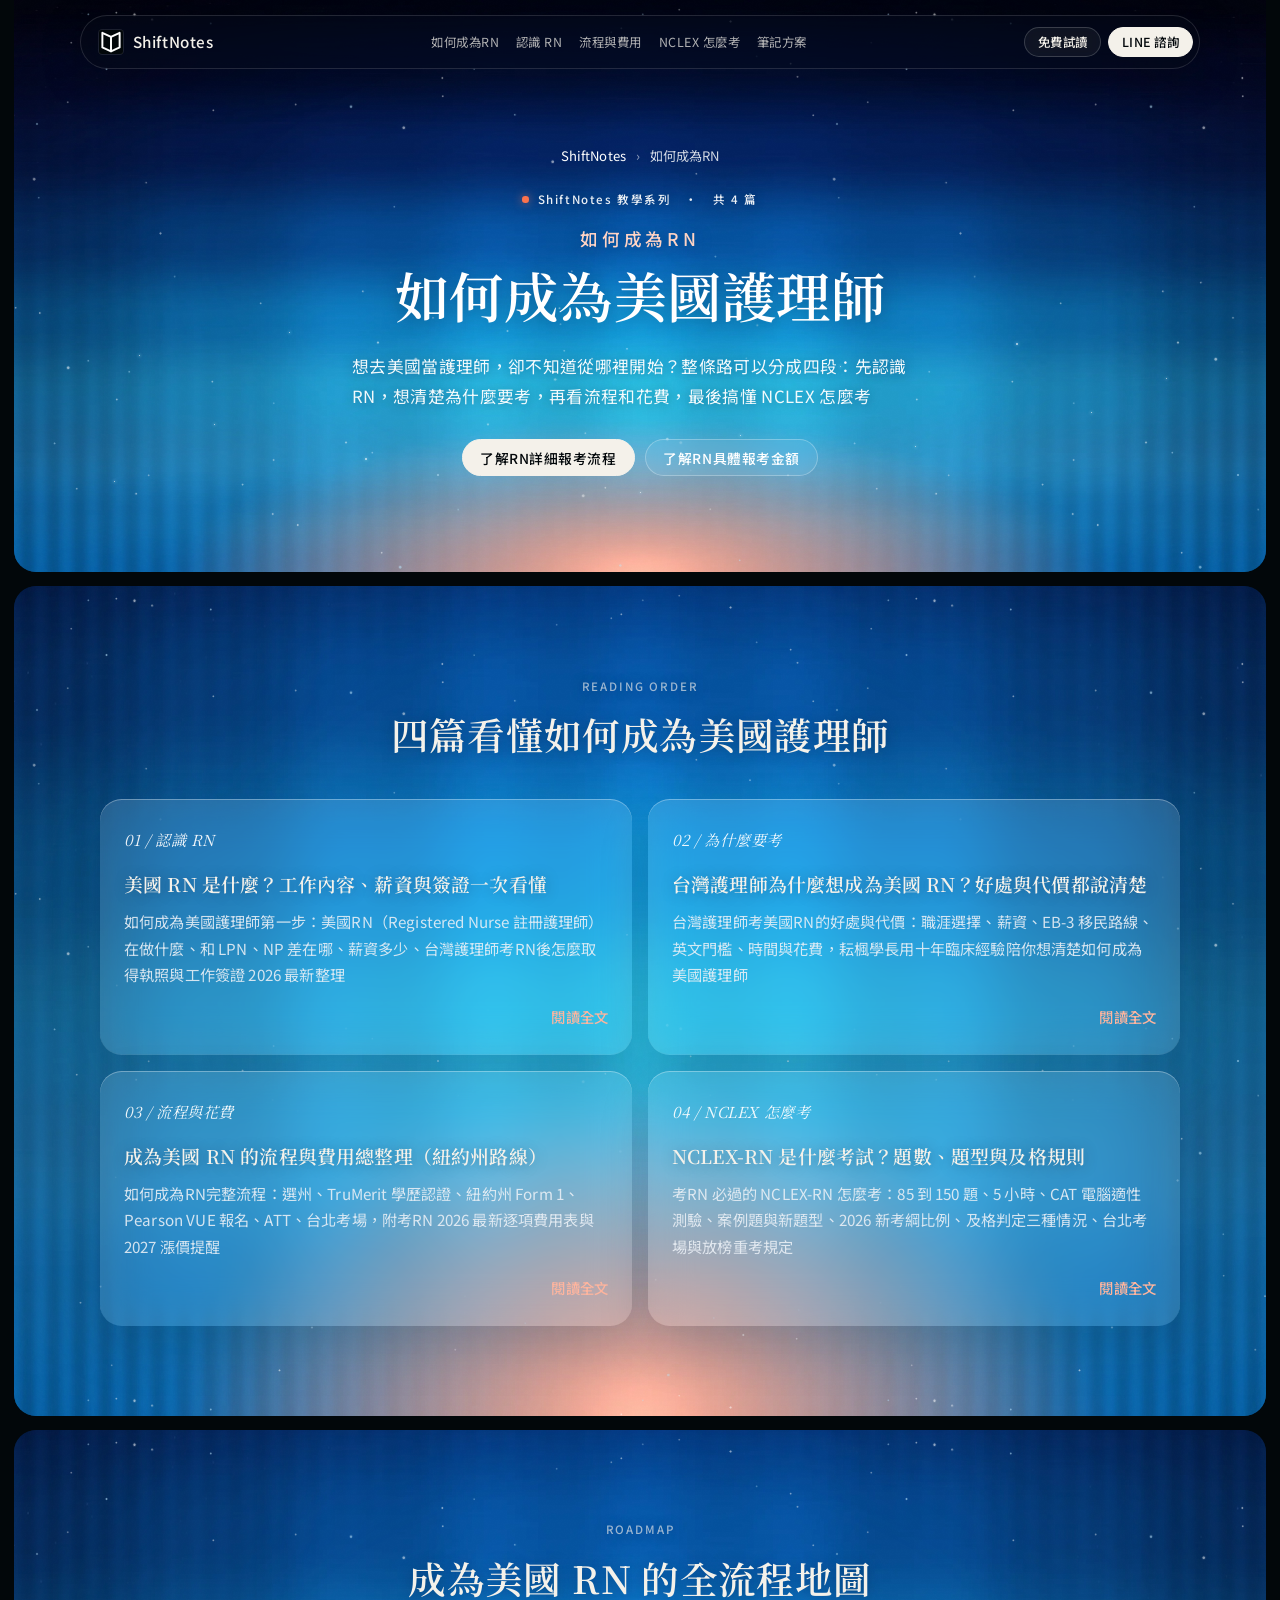
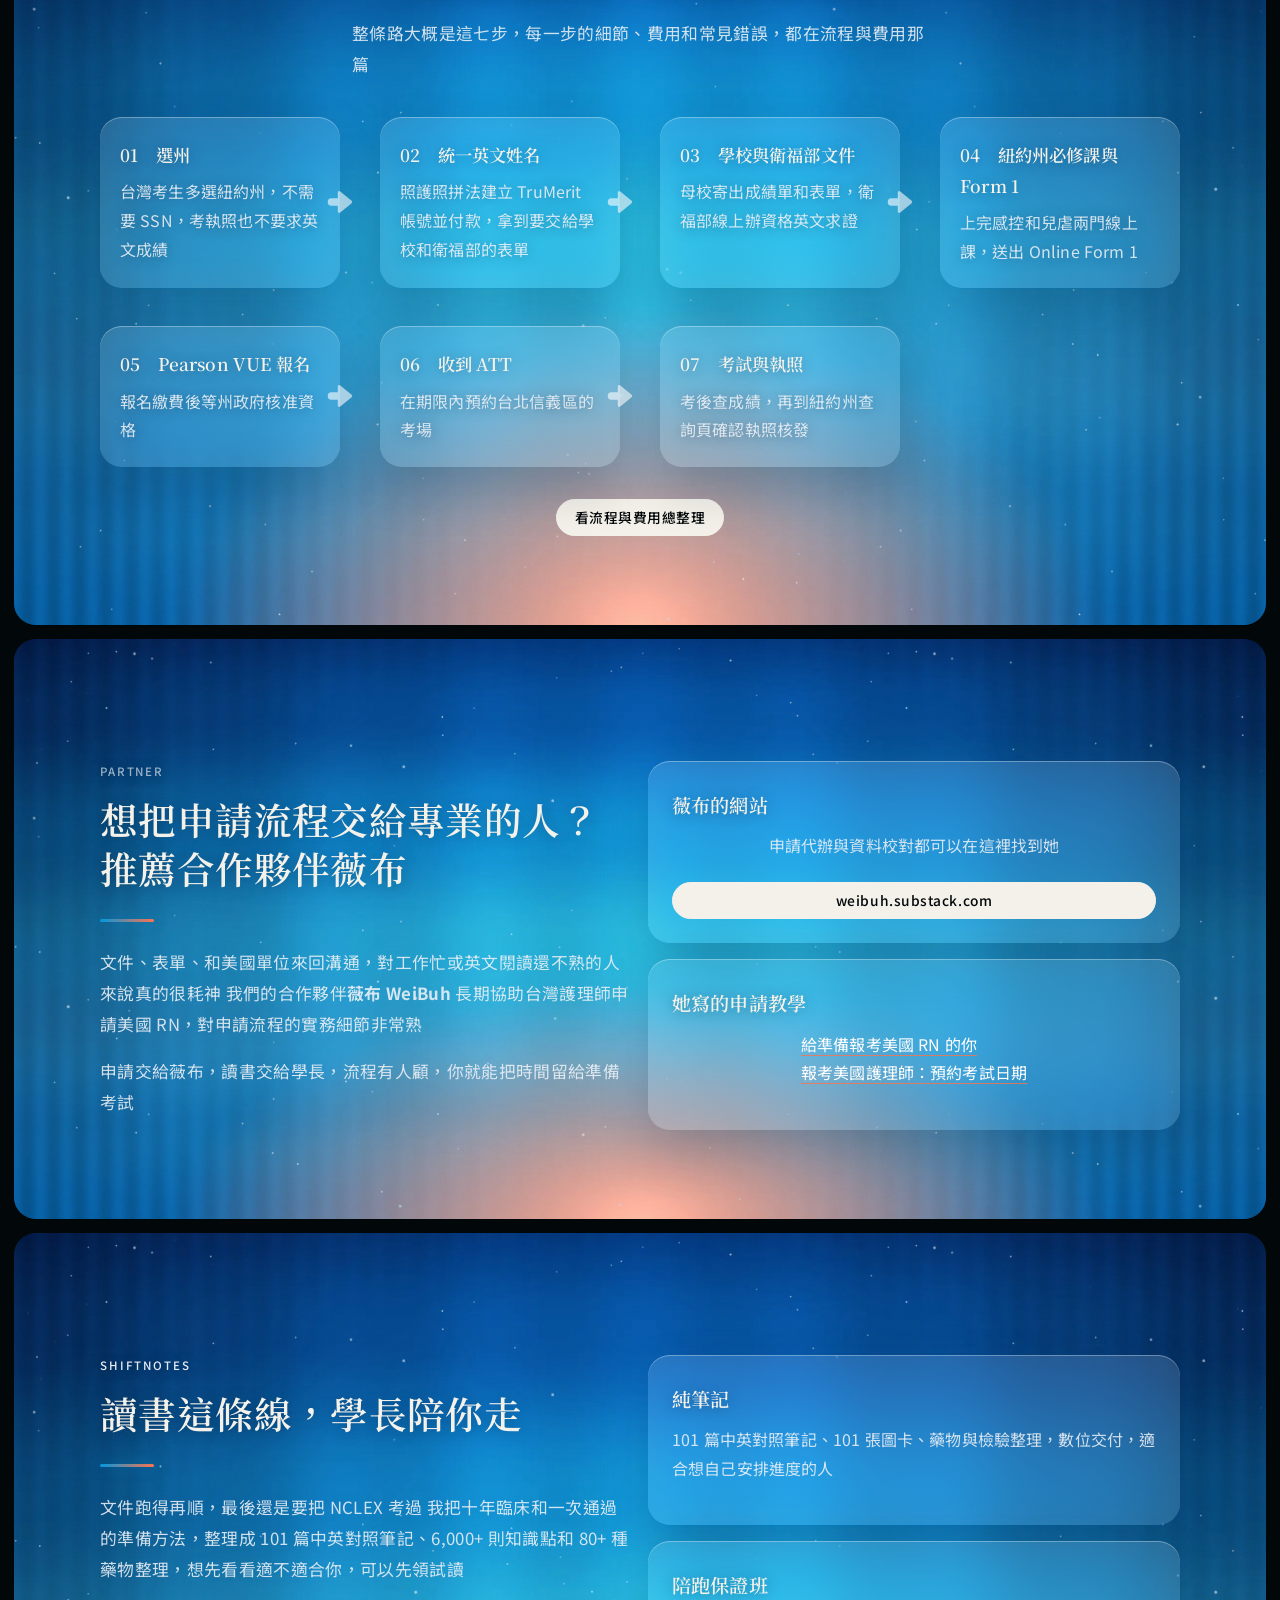
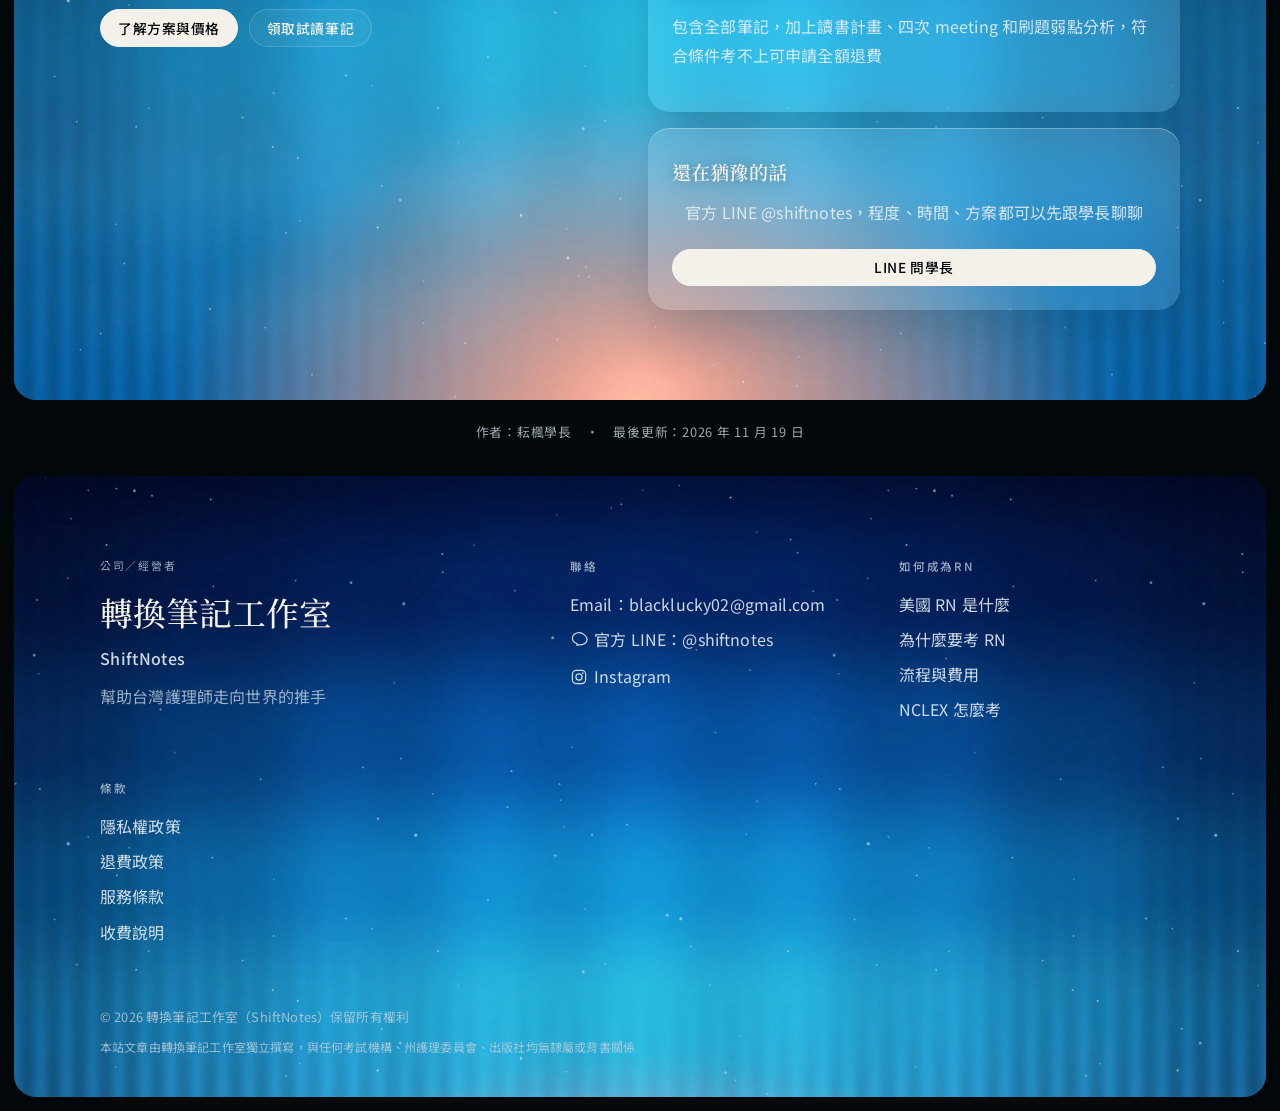
==== commit 32e8b95d: "步驟箭頭改為半透明白色圓潤實心箭頭 拿掉藍色方塊底，只保留白色箭頭本身，線條與箭頭端改得更圓潤，並設為半透明，手機向下、桌面同列向右。" ====
--- a/articles/index.html
+++ b/articles/index.html
@@ -26,7 +26,7 @@
   <link rel="preconnect" href="https://fonts.gstatic.com" crossorigin>
   <link href="https://fonts.googleapis.com/css2?family=Noto+Sans+TC:wght@400;500;700&family=Noto+Serif+TC:wght@600;700&display=swap" rel="stylesheet">
   <link rel="stylesheet" href="../css/styles.css?v=hero10">
-  <link rel="stylesheet" href="../css/articles.css?v=a13">
+  <link rel="stylesheet" href="../css/articles.css?v=a14">
   <script type="application/ld+json">{"@context": "https://schema.org", "@graph": [{"@type": "Organization", "@id": "https://shiftnotes.github.io/#organization", "name": "ShiftNotes", "alternateName": "轉換筆記工作室", "url": "https://shiftnotes.github.io/", "logo": "https://shiftnotes.github.io/assets/logo-512.png", "email": "blacklucky02@gmail.com", "sameAs": ["https://line.me/R/ti/p/@shiftnotes", "https://www.instagram.com/shiftnotes1991/"]}, {"@type": "Person", "@id": "https://shiftnotes.github.io/#person", "name": "耘楓學長", "jobTitle": "臨床護理師，NCLEX-RN 一次通過", "worksFor": {"@id": "https://shiftnotes.github.io/#organization"}, "sameAs": ["https://www.instagram.com/shiftnotes1991/"]}, {"@type": "CollectionPage", "@id": "https://shiftnotes.github.io/articles/#collection", "url": "https://shiftnotes.github.io/articles/", "name": "如何成為美國護理師｜如何成為RN 完整教學：流程、費用、NCLEX 怎麼考（2026）", "description": "如何成為美國護理師？耘楓學長整理的如何成為RN系列：美國RN是什麼、為什麼要考RN、考RN流程與費用總表、NCLEX-RN 怎麼考，2026 最新版，台灣護理師從這裡開始", "inLanguage": "zh-Hant-TW", "dateModified": "2026-11-19", "publisher": {"@id": "https://shiftnotes.github.io/#organization"}, "mainEntity": {"@type": "ItemList", "itemListElement": [{"@type": "ListItem", "position": 1, "url": "https://shiftnotes.github.io/articles/what-is-us-rn.html", "name": "如何成為RN｜美國RN是什麼？註冊護理師工作內容、薪資與簽證（2026）"}, {"@type": "ListItem", "position": 2, "url": "https://shiftnotes.github.io/articles/why-take-us-rn.html", "name": "如何成為RN｜台灣護理師為什麼要考美國RN？職涯、薪資與移民路線（2026）"}, {"@type": "ListItem", "position": 3, "url": "https://shiftnotes.github.io/articles/nclex-rn-process-cost.html", "name": "如何成為RN｜考RN流程與費用總整理 2026：台灣護理師申請紐約州 NCLEX-RN"}, {"@type": "ListItem", "position": 4, "url": "https://shiftnotes.github.io/articles/what-is-nclex-rn.html", "name": "如何成為RN｜NCLEX-RN是什麼考試？題數、題型、CAT 與及格規則（2026 新版）"}]}}, {"@type": "BreadcrumbList", "itemListElement": [{"@type": "ListItem", "position": 1, "name": "ShiftNotes", "item": "https://shiftnotes.github.io/"}, {"@type": "ListItem", "position": 2, "name": "如何成為RN", "item": "https://shiftnotes.github.io/articles/"}]}]}</script>
 </head>
 <body class="article-page">
--- a/css/articles.css
+++ b/css/articles.css
@@ -155,7 +155,7 @@
 .sources { margin: 0.5rem 0 1rem; padding-left: 1.1rem; font-size: 0.88rem; line-height: 1.75; color: var(--ink-soft); word-break: break-all; }
 .sources li + li { margin-top: 0.35rem; }
 
-/* 七步驟地圖：圓角方塊加粗實心箭頭（窄螢幕向下如 ⬇️，寬螢幕同列向右如 ➡️） */
+/* 七步驟地圖：僅保留半透明白色圓潤實心箭頭（窄螢幕向下，寬螢幕同列向右） */
 .steps-seven li {
   position: relative;
   overflow: visible;
@@ -163,20 +163,19 @@
 .steps-seven li:not(:last-child)::after {
   content: "";
   position: absolute;
-  width: 34px;
-  height: 34px;
-  border-radius: 8px;
+  width: 28px;
+  height: 28px;
   pointer-events: none;
   z-index: 1;
-  background: #0297DE url("data:image/svg+xml,%3Csvg xmlns='http://www.w3.org/2000/svg' viewBox='0 0 32 32'%3E%3Cpath fill='%23fff' d='M13 4h6v12h6L16 28 7 16h6V4z'/%3E%3C/svg%3E") center / 22px 22px no-repeat;
-  box-shadow: 0 4px 14px rgba(2, 70, 130, 0.32);
+  opacity: 0.6;
+  background: url("data:image/svg+xml,%3Csvg xmlns='http://www.w3.org/2000/svg' viewBox='0 0 32 32'%3E%3Cg fill='%23fff'%3E%3Crect x='11.75' y='2' width='8.5' height='16.5' rx='4.25'/%3E%3Cpath d='M5.2 15.2L16 28.2 26.8 15.2z' stroke='%23fff' stroke-width='3.4' stroke-linejoin='round' stroke-linecap='round'/%3E%3C/g%3E%3C/svg%3E") center / contain no-repeat;
 }
 @media (min-width: 720px) and (max-width: 899px) {
   .steps.steps-seven { grid-template-columns: 1fr; }
 }
 @media (max-width: 899px) {
   .steps.steps-seven {
-    gap: 2.5rem;
+    gap: 2.35rem;
     max-width: 36rem;
     width: 100%;
     margin-left: auto;
@@ -185,14 +184,14 @@
   .steps-seven li:not(:last-child)::after {
     left: 50%;
     top: 100%;
-    margin-top: calc((2.5rem - 34px) / 2);
+    margin-top: calc((2.35rem - 28px) / 2);
     transform: translateX(-50%);
   }
 }
 @media (min-width: 900px) {
   .steps-seven {
     grid-template-columns: repeat(4, 1fr);
-    gap: 2.5rem 2.6rem;
+    gap: 2.35rem 2.5rem;
     overflow: visible;
   }
   .steps-seven li:not(:last-child)::after {
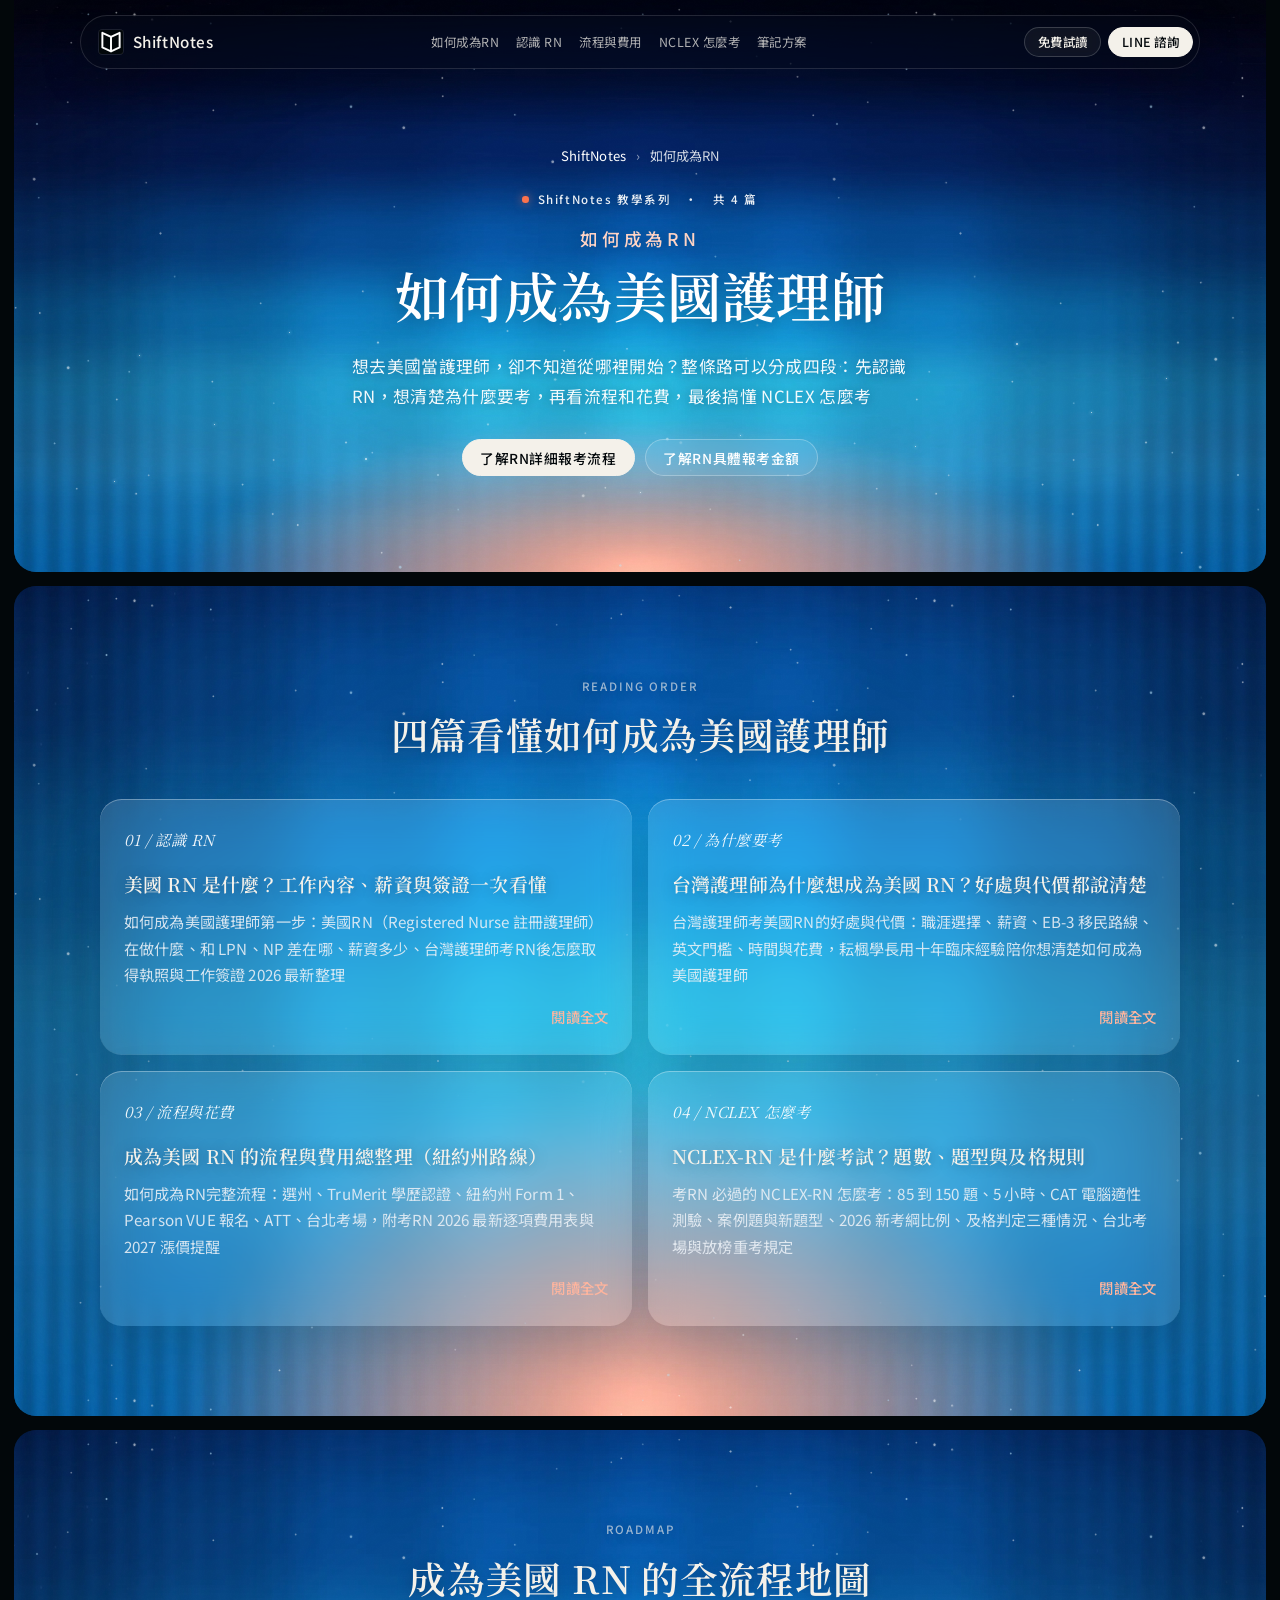
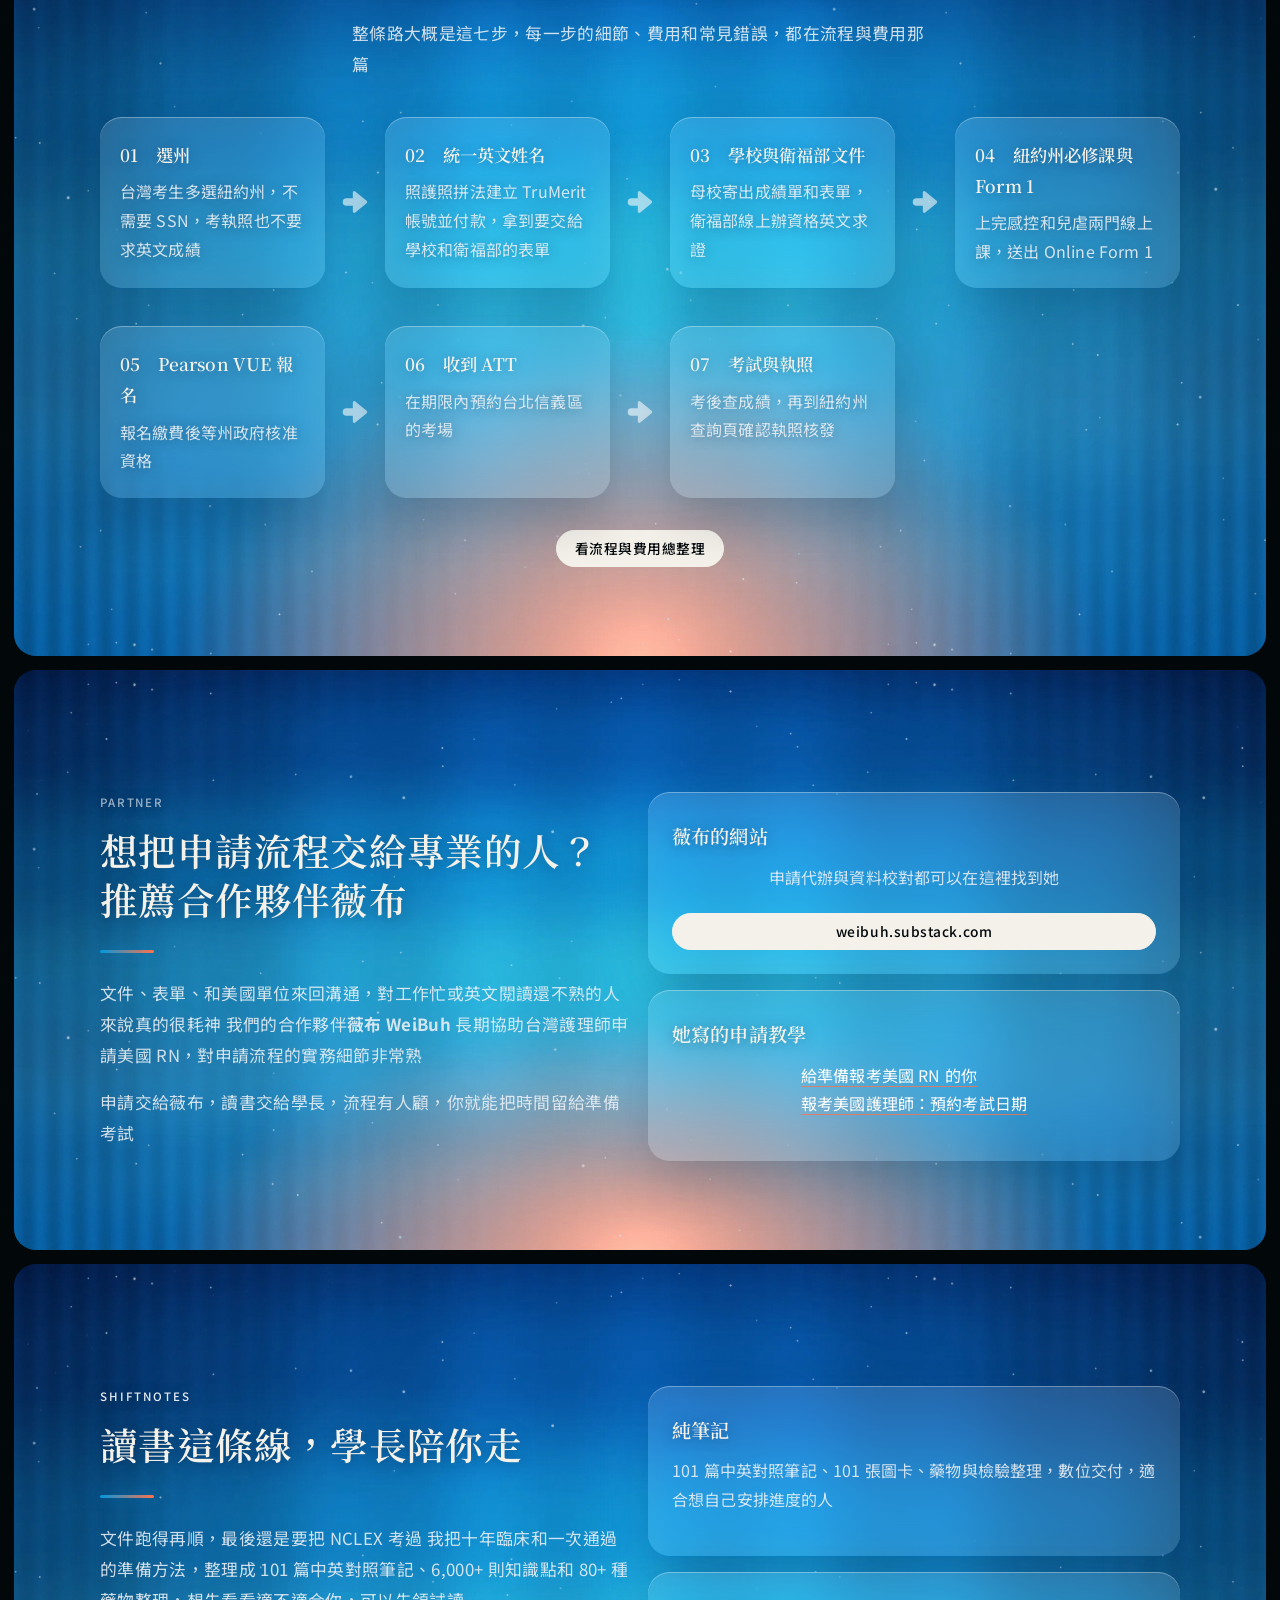
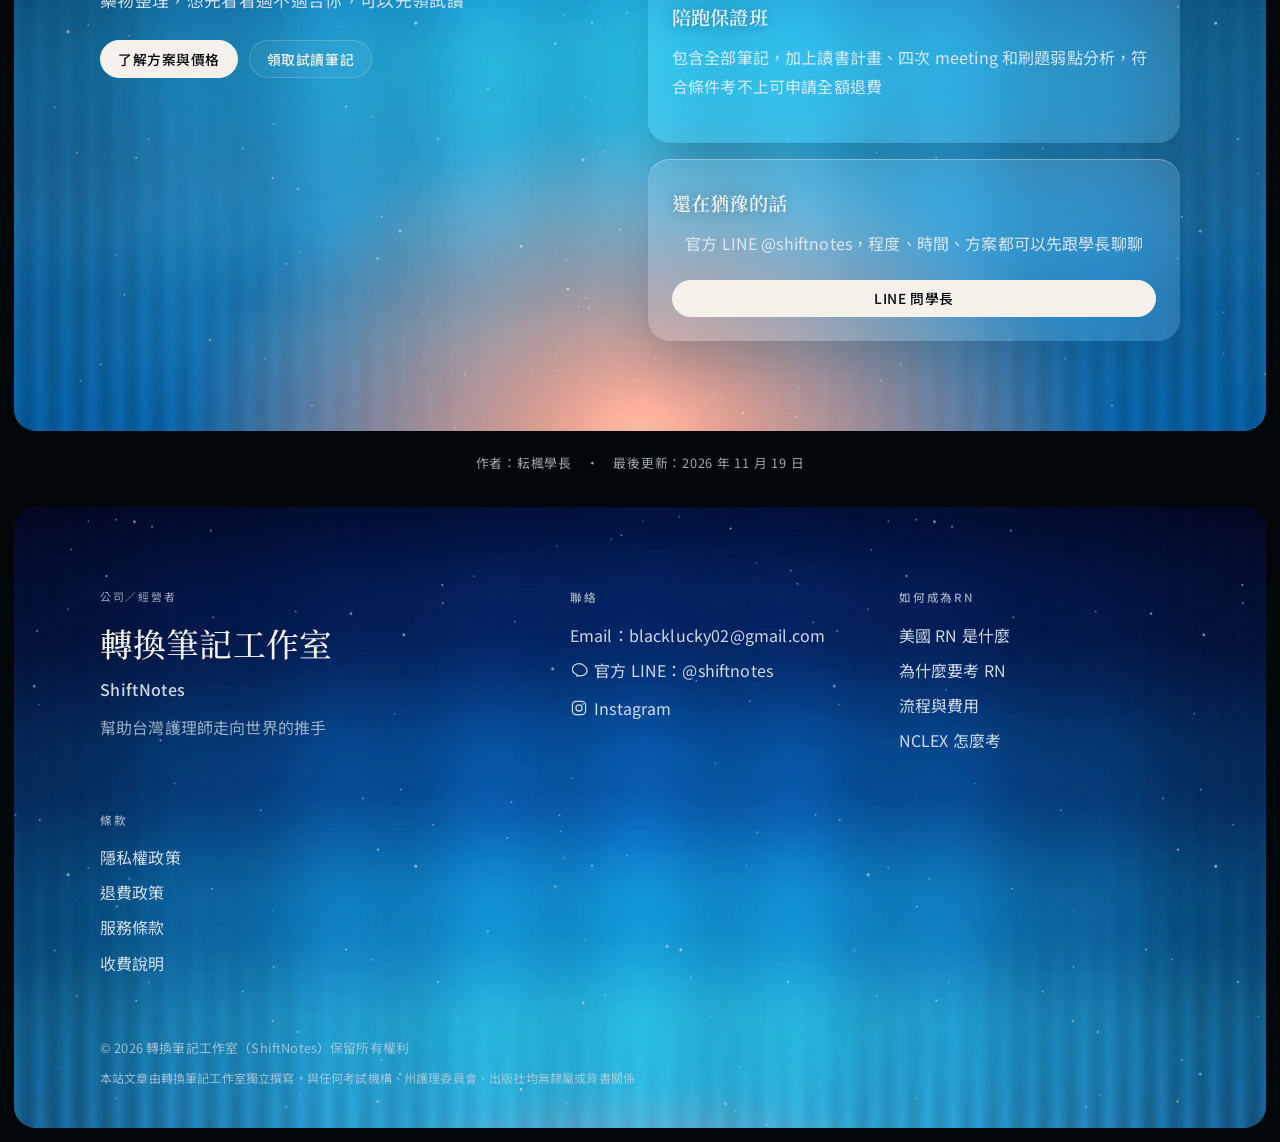
==== commit 8bf74a0a: "桌面步驟箭頭改放到卡片之間的空隙正中 寬螢幕欄距加大，向右箭頭改為落在兩張卡片中間的空格，不再疊在卡片邊緣上。手機版維持不變。" ====
--- a/articles/index.html
+++ b/articles/index.html
@@ -26,7 +26,7 @@
   <link rel="preconnect" href="https://fonts.gstatic.com" crossorigin>
   <link href="https://fonts.googleapis.com/css2?family=Noto+Sans+TC:wght@400;500;700&family=Noto+Serif+TC:wght@600;700&display=swap" rel="stylesheet">
   <link rel="stylesheet" href="../css/styles.css?v=hero10">
-  <link rel="stylesheet" href="../css/articles.css?v=a14">
+  <link rel="stylesheet" href="../css/articles.css?v=a15">
   <script type="application/ld+json">{"@context": "https://schema.org", "@graph": [{"@type": "Organization", "@id": "https://shiftnotes.github.io/#organization", "name": "ShiftNotes", "alternateName": "轉換筆記工作室", "url": "https://shiftnotes.github.io/", "logo": "https://shiftnotes.github.io/assets/logo-512.png", "email": "blacklucky02@gmail.com", "sameAs": ["https://line.me/R/ti/p/@shiftnotes", "https://www.instagram.com/shiftnotes1991/"]}, {"@type": "Person", "@id": "https://shiftnotes.github.io/#person", "name": "耘楓學長", "jobTitle": "臨床護理師，NCLEX-RN 一次通過", "worksFor": {"@id": "https://shiftnotes.github.io/#organization"}, "sameAs": ["https://www.instagram.com/shiftnotes1991/"]}, {"@type": "CollectionPage", "@id": "https://shiftnotes.github.io/articles/#collection", "url": "https://shiftnotes.github.io/articles/", "name": "如何成為美國護理師｜如何成為RN 完整教學：流程、費用、NCLEX 怎麼考（2026）", "description": "如何成為美國護理師？耘楓學長整理的如何成為RN系列：美國RN是什麼、為什麼要考RN、考RN流程與費用總表、NCLEX-RN 怎麼考，2026 最新版，台灣護理師從這裡開始", "inLanguage": "zh-Hant-TW", "dateModified": "2026-11-19", "publisher": {"@id": "https://shiftnotes.github.io/#organization"}, "mainEntity": {"@type": "ItemList", "itemListElement": [{"@type": "ListItem", "position": 1, "url": "https://shiftnotes.github.io/articles/what-is-us-rn.html", "name": "如何成為RN｜美國RN是什麼？註冊護理師工作內容、薪資與簽證（2026）"}, {"@type": "ListItem", "position": 2, "url": "https://shiftnotes.github.io/articles/why-take-us-rn.html", "name": "如何成為RN｜台灣護理師為什麼要考美國RN？職涯、薪資與移民路線（2026）"}, {"@type": "ListItem", "position": 3, "url": "https://shiftnotes.github.io/articles/nclex-rn-process-cost.html", "name": "如何成為RN｜考RN流程與費用總整理 2026：台灣護理師申請紐約州 NCLEX-RN"}, {"@type": "ListItem", "position": 4, "url": "https://shiftnotes.github.io/articles/what-is-nclex-rn.html", "name": "如何成為RN｜NCLEX-RN是什麼考試？題數、題型、CAT 與及格規則（2026 新版）"}]}}, {"@type": "BreadcrumbList", "itemListElement": [{"@type": "ListItem", "position": 1, "name": "ShiftNotes", "item": "https://shiftnotes.github.io/"}, {"@type": "ListItem", "position": 2, "name": "如何成為RN", "item": "https://shiftnotes.github.io/articles/"}]}]}</script>
 </head>
 <body class="article-page">
--- a/css/articles.css
+++ b/css/articles.css
@@ -190,8 +190,9 @@
 }
 @media (min-width: 900px) {
   .steps-seven {
+    --step-col-gap: 60px;
     grid-template-columns: repeat(4, 1fr);
-    gap: 2.35rem 2.5rem;
+    gap: 2.35rem var(--step-col-gap);
     overflow: visible;
   }
   .steps-seven li:not(:last-child)::after {
@@ -199,7 +200,7 @@
   }
   .steps-seven li:not(:nth-child(4n)):not(:last-child)::after {
     content: "";
-    left: 100%;
+    left: calc(100% + (var(--step-col-gap) / 2));
     top: 50%;
     right: auto;
     margin-top: 0;
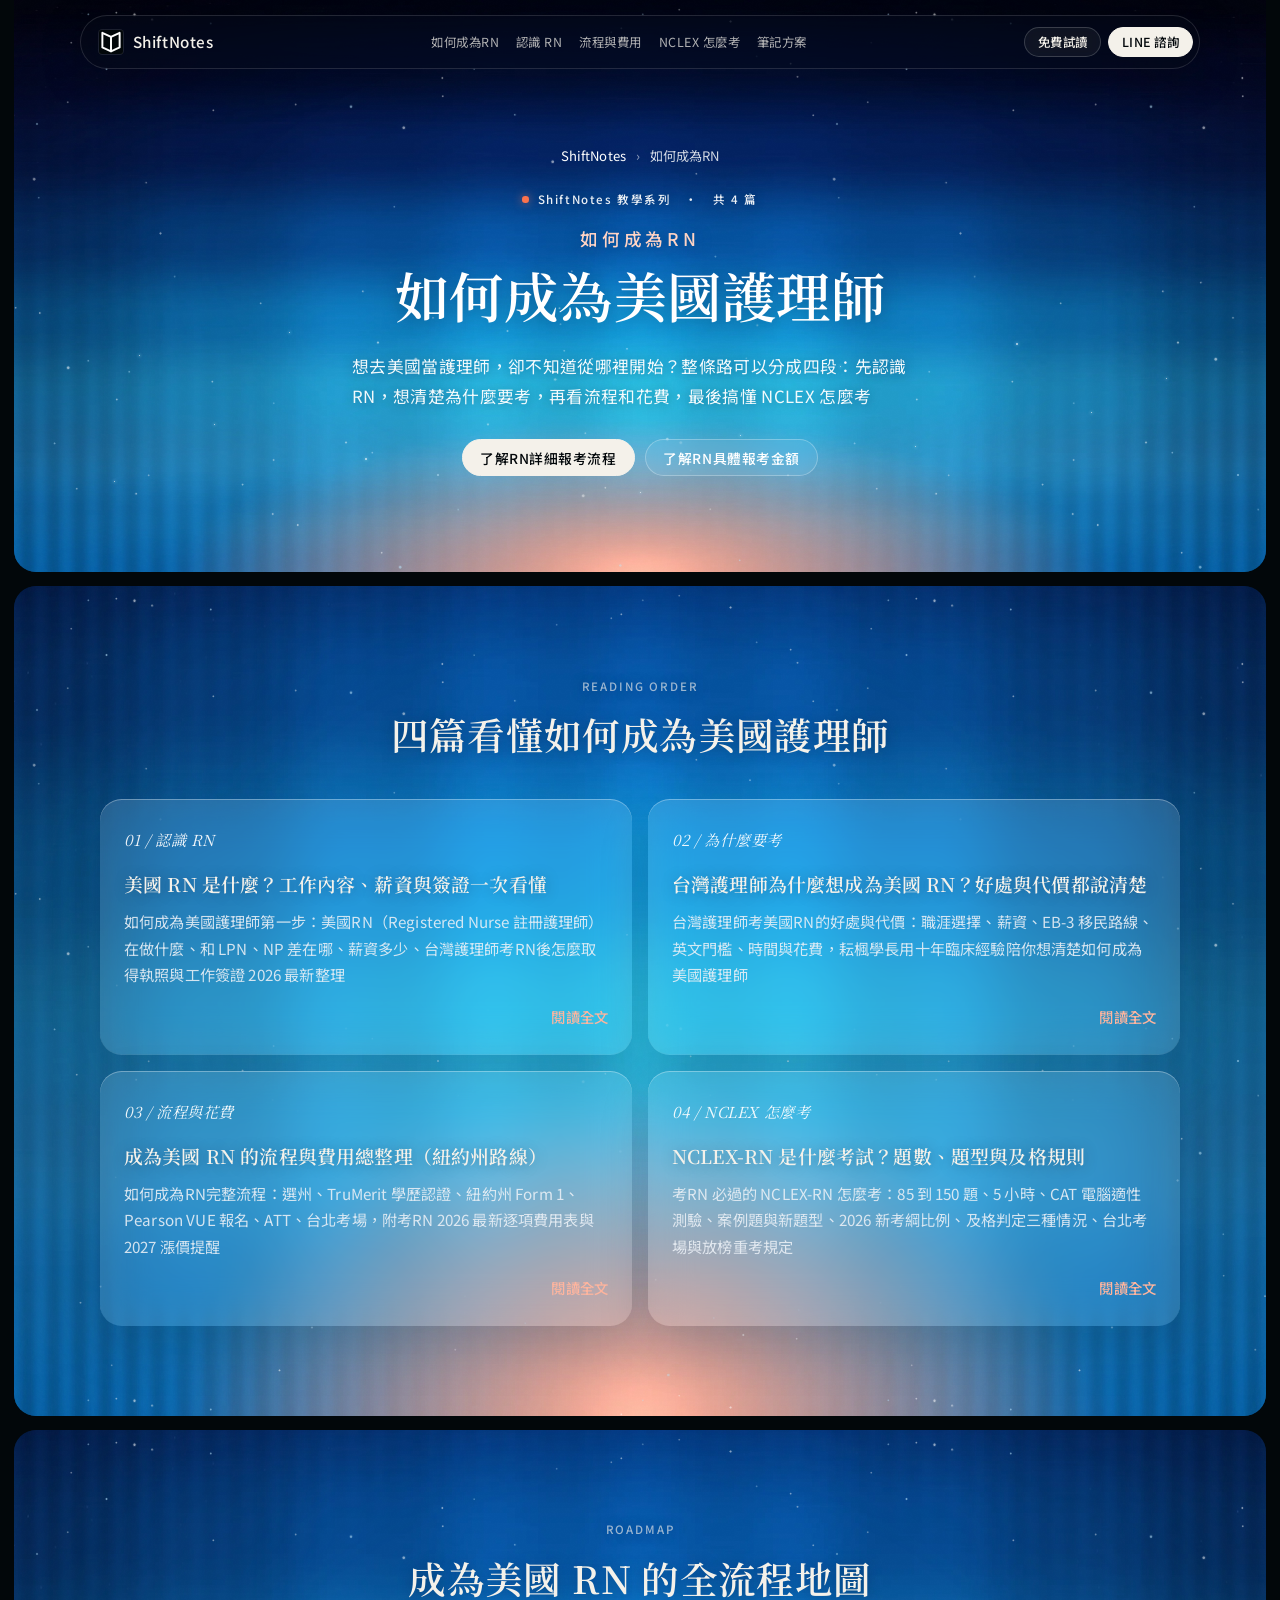
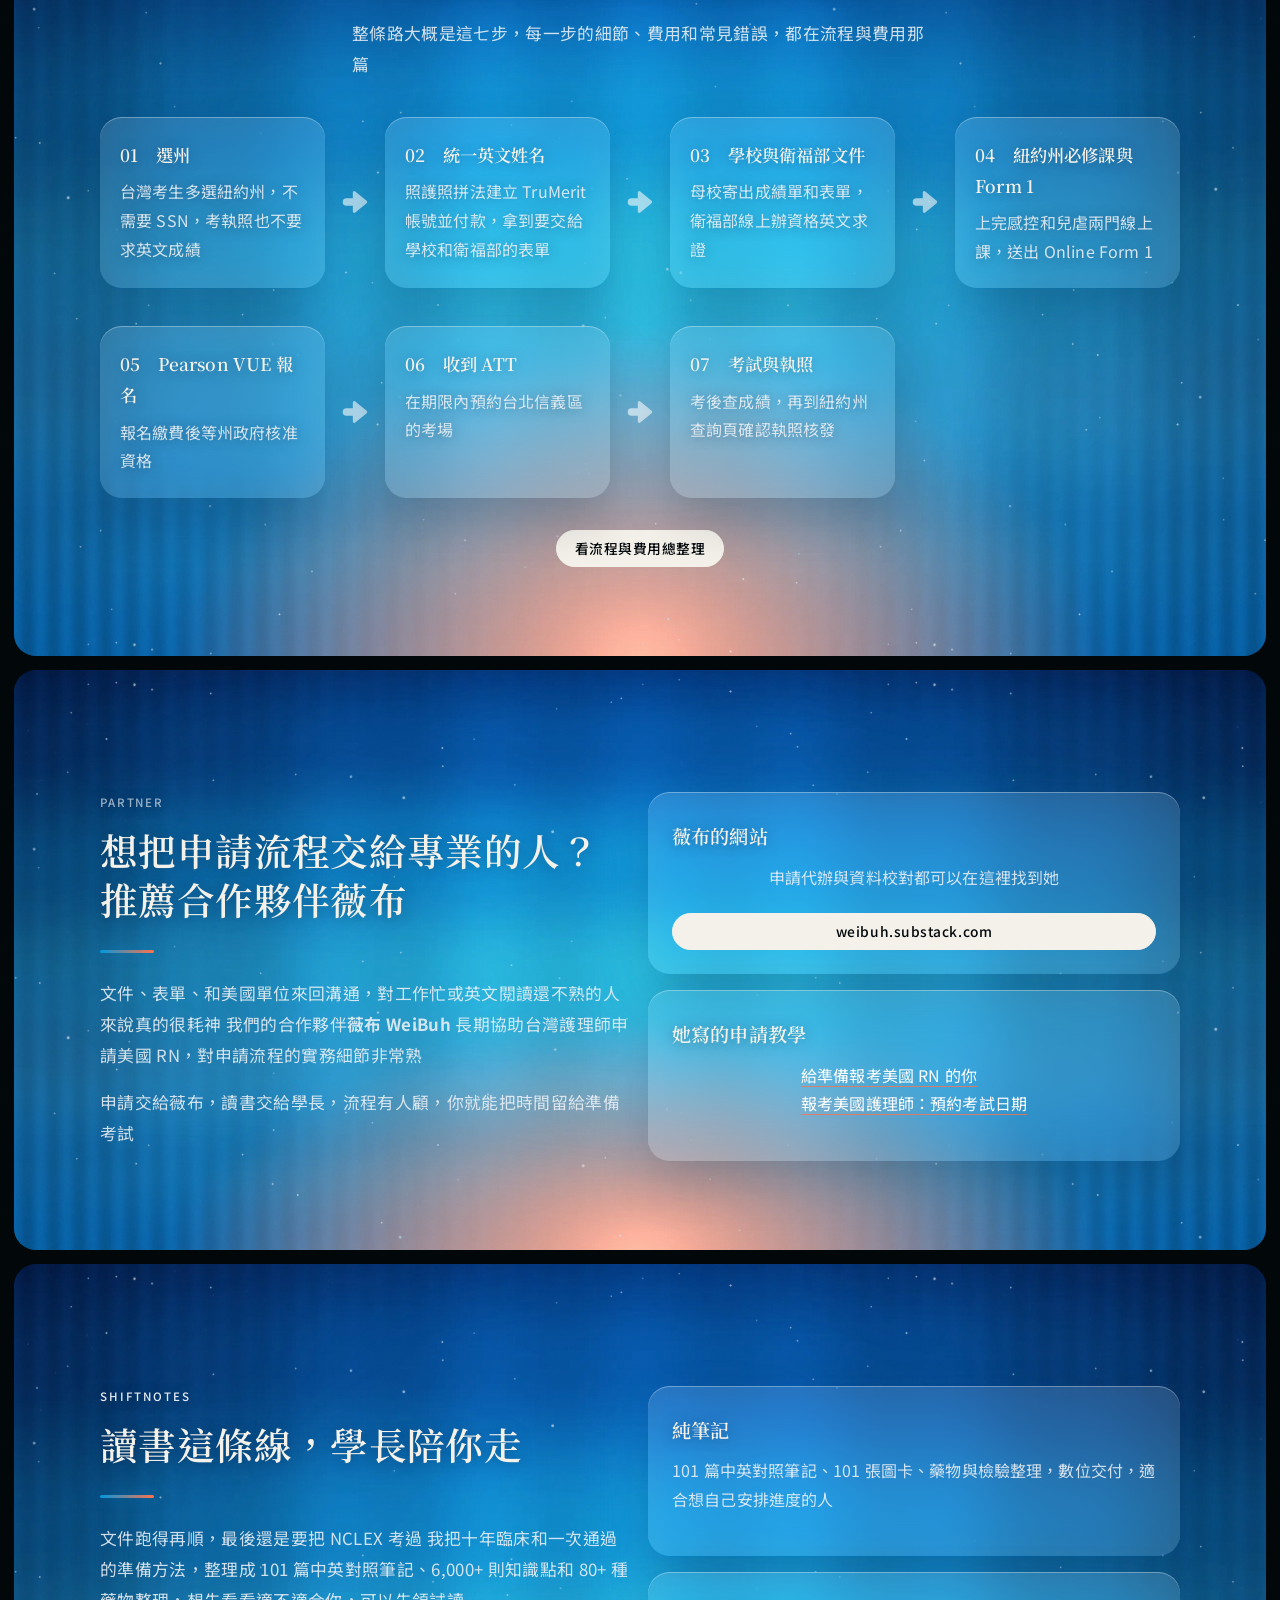
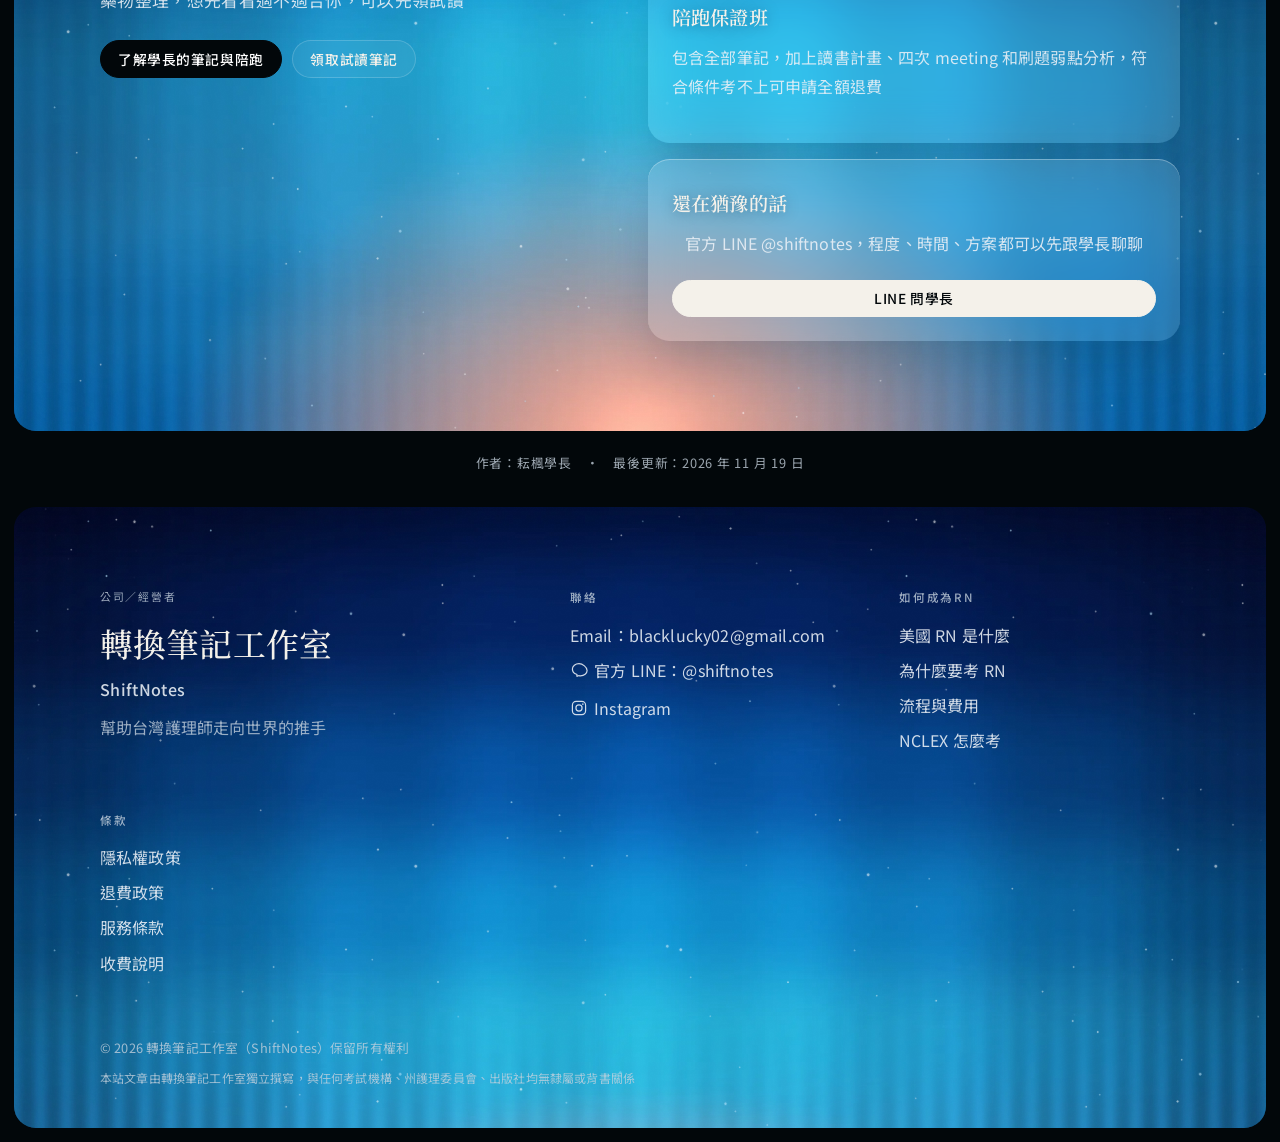
==== commit a54400dc: "方案按鈕改為「了解學長的筆記與陪跑」，白字黑底無底線 所有連到方案區的這顆按鈕改成白字黑底圓角膠囊，拿掉珊瑚底線，連結目標不變。" ====
--- a/articles/index.html
+++ b/articles/index.html
@@ -25,8 +25,8 @@
   <link rel="preconnect" href="https://fonts.googleapis.com">
   <link rel="preconnect" href="https://fonts.gstatic.com" crossorigin>
   <link href="https://fonts.googleapis.com/css2?family=Noto+Sans+TC:wght@400;500;700&family=Noto+Serif+TC:wght@600;700&display=swap" rel="stylesheet">
-  <link rel="stylesheet" href="../css/styles.css?v=hero10">
-  <link rel="stylesheet" href="../css/articles.css?v=a15">
+  <link rel="stylesheet" href="../css/styles.css?v=hero11">
+  <link rel="stylesheet" href="../css/articles.css?v=a16">
   <script type="application/ld+json">{"@context": "https://schema.org", "@graph": [{"@type": "Organization", "@id": "https://shiftnotes.github.io/#organization", "name": "ShiftNotes", "alternateName": "轉換筆記工作室", "url": "https://shiftnotes.github.io/", "logo": "https://shiftnotes.github.io/assets/logo-512.png", "email": "blacklucky02@gmail.com", "sameAs": ["https://line.me/R/ti/p/@shiftnotes", "https://www.instagram.com/shiftnotes1991/"]}, {"@type": "Person", "@id": "https://shiftnotes.github.io/#person", "name": "耘楓學長", "jobTitle": "臨床護理師，NCLEX-RN 一次通過", "worksFor": {"@id": "https://shiftnotes.github.io/#organization"}, "sameAs": ["https://www.instagram.com/shiftnotes1991/"]}, {"@type": "CollectionPage", "@id": "https://shiftnotes.github.io/articles/#collection", "url": "https://shiftnotes.github.io/articles/", "name": "如何成為美國護理師｜如何成為RN 完整教學：流程、費用、NCLEX 怎麼考（2026）", "description": "如何成為美國護理師？耘楓學長整理的如何成為RN系列：美國RN是什麼、為什麼要考RN、考RN流程與費用總表、NCLEX-RN 怎麼考，2026 最新版，台灣護理師從這裡開始", "inLanguage": "zh-Hant-TW", "dateModified": "2026-11-19", "publisher": {"@id": "https://shiftnotes.github.io/#organization"}, "mainEntity": {"@type": "ItemList", "itemListElement": [{"@type": "ListItem", "position": 1, "url": "https://shiftnotes.github.io/articles/what-is-us-rn.html", "name": "如何成為RN｜美國RN是什麼？註冊護理師工作內容、薪資與簽證（2026）"}, {"@type": "ListItem", "position": 2, "url": "https://shiftnotes.github.io/articles/why-take-us-rn.html", "name": "如何成為RN｜台灣護理師為什麼要考美國RN？職涯、薪資與移民路線（2026）"}, {"@type": "ListItem", "position": 3, "url": "https://shiftnotes.github.io/articles/nclex-rn-process-cost.html", "name": "如何成為RN｜考RN流程與費用總整理 2026：台灣護理師申請紐約州 NCLEX-RN"}, {"@type": "ListItem", "position": 4, "url": "https://shiftnotes.github.io/articles/what-is-nclex-rn.html", "name": "如何成為RN｜NCLEX-RN是什麼考試？題數、題型、CAT 與及格規則（2026 新版）"}]}}, {"@type": "BreadcrumbList", "itemListElement": [{"@type": "ListItem", "position": 1, "name": "ShiftNotes", "item": "https://shiftnotes.github.io/"}, {"@type": "ListItem", "position": 2, "name": "如何成為RN", "item": "https://shiftnotes.github.io/articles/"}]}]}</script>
 </head>
 <body class="article-page">
@@ -230,7 +230,7 @@
             <span class="rule"></span>
             <p class="lede">文件跑得再順，最後還是要把 NCLEX 考過 我把十年臨床和一次通過的準備方法，整理成 101 篇中英對照筆記、6,000+ 則知識點和 80+ 種藥物整理，想先看看適不適合你，可以先領試讀</p>
             <div class="hero-actions" style="margin-top:1.5rem;">
-              <a class="btn btn-invert" href="https://shiftnotes.github.io/#plans">了解方案與價格</a>
+              <a class="btn btn-ink" href="https://shiftnotes.github.io/#plans">了解學長的筆記與陪跑</a>
               <a class="btn btn-ghost" href="https://drive.google.com/drive/folders/1croN3e0fPb0H_4UqSa8RR00lFnD3cMA1" target="_blank" rel="noopener">領取試讀筆記</a>
             </div>
           </div>
--- a/css/styles.css
+++ b/css/styles.css
@@ -361,6 +361,21 @@
   background: rgba(255, 255, 255, 0.12);
   border-color: rgba(255, 255, 255, 0.32);
   color: #fff;
+}
+.btn-ink {
+  background: #02070A;
+  color: #fff;
+  border-color: #02070A;
+  text-decoration: none;
+}
+.btn-ink:hover,
+.btn-ink:focus,
+.btn-ink:focus-visible {
+  background: #161616;
+  color: #fff;
+  border-color: #161616;
+  text-decoration: none;
+  transform: translateY(-1px);
 }
 .btn-sm {
   padding: 0.52em 1em;
--- a/css/articles.css
+++ b/css/articles.css
@@ -63,14 +63,32 @@
 .article-prose li + li { margin-top: 0.45rem; }
 .article-prose li::marker { color: #FFB59E; }
 .article-prose strong { color: #fff; font-weight: 700; }
-.article-prose a,
-.overview-card a,
-.faq-a a,
+.article-prose a:not(.btn),
+.overview-card a:not(.btn),
+.faq-a a:not(.btn),
 .contact-card a:not(.btn) {
   color: #fff;
   text-decoration: underline;
   text-decoration-color: rgba(252, 115, 77, 0.8);
   text-underline-offset: 0.22em;
+}
+.article-prose a.btn,
+.overview-card a.btn,
+.faq-a a.btn,
+.article-page a.btn-ink,
+a.btn-ink {
+  text-decoration: none;
+}
+.article-prose a.btn-ink,
+.article-page a.btn-ink,
+a.btn-ink:hover,
+a.btn-ink:focus,
+a.btn-ink:focus-visible,
+.article-prose a.btn-ink:hover,
+.article-prose a.btn-ink:focus,
+.article-prose a.btn-ink:focus-visible {
+  color: #fff;
+  text-decoration: none;
 }
 
 /* 表格：首頁收費表的毛玻璃面板，手機可左右滑 */
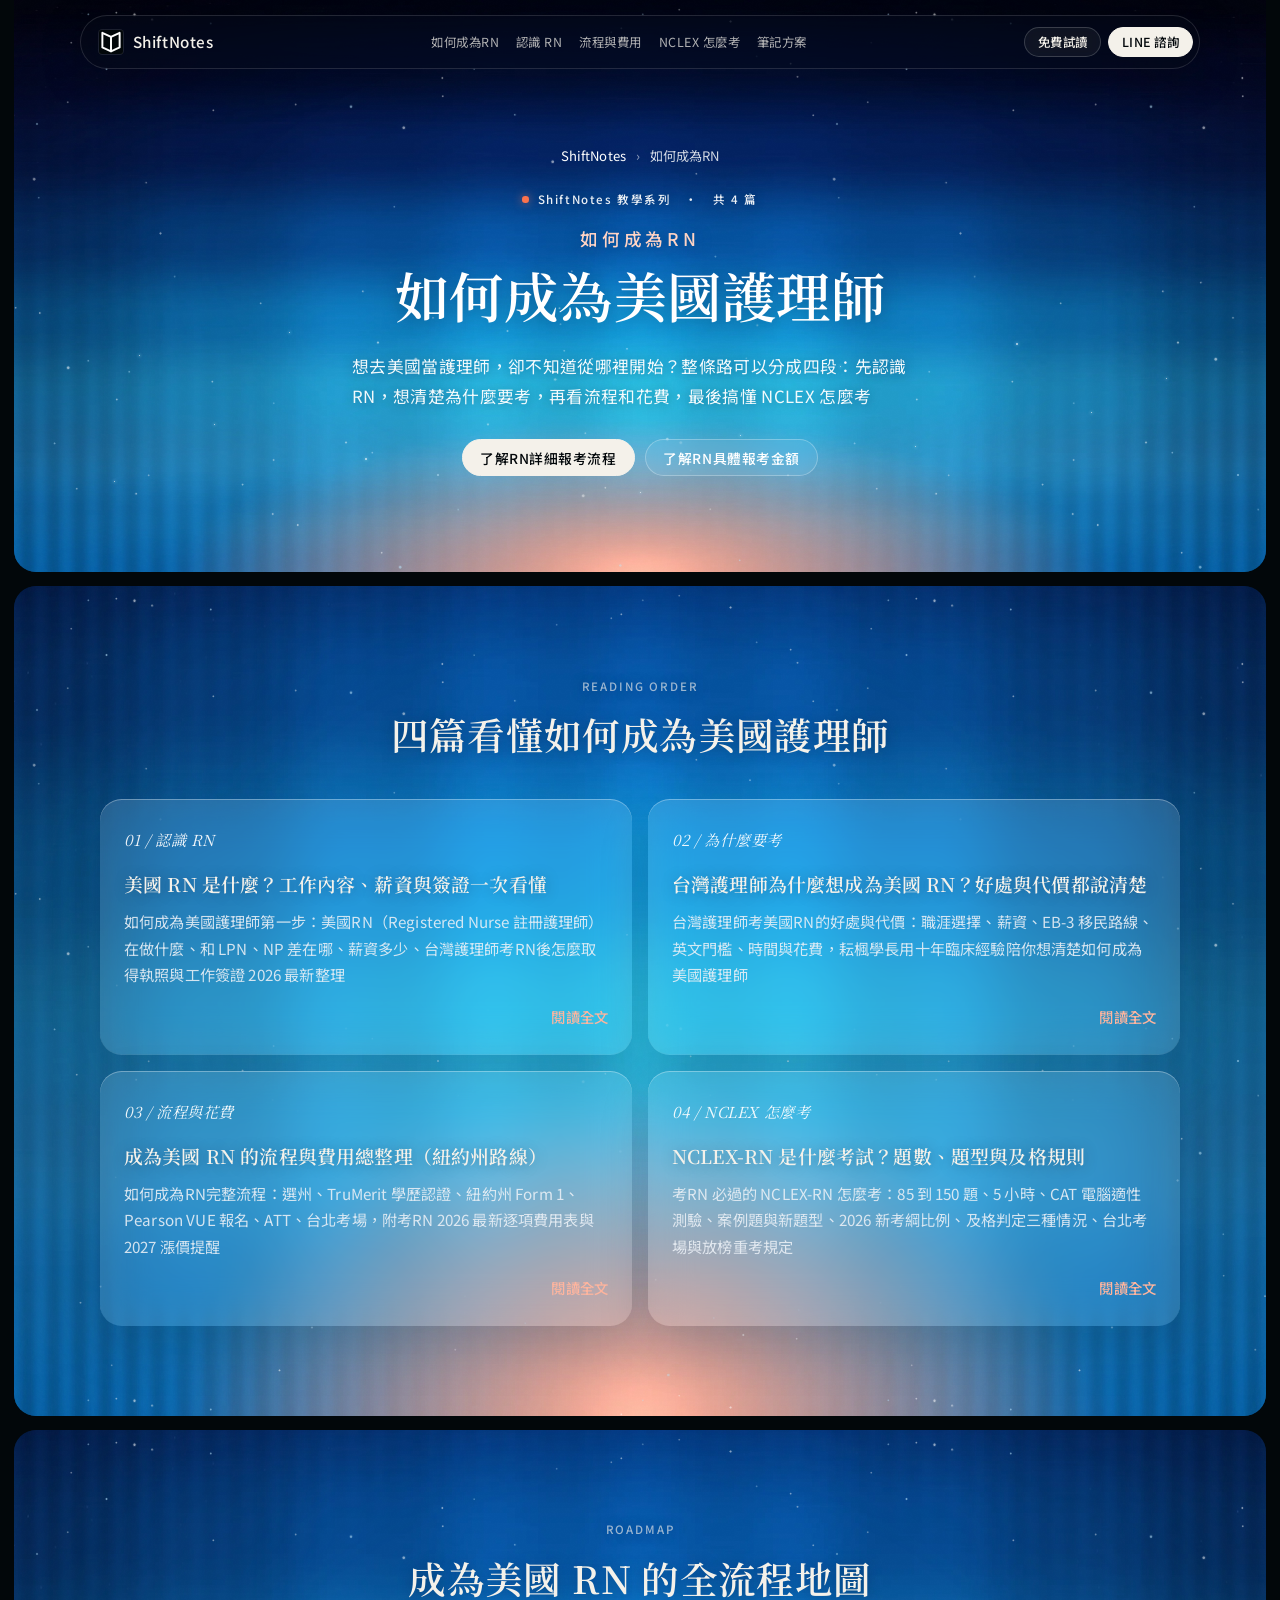
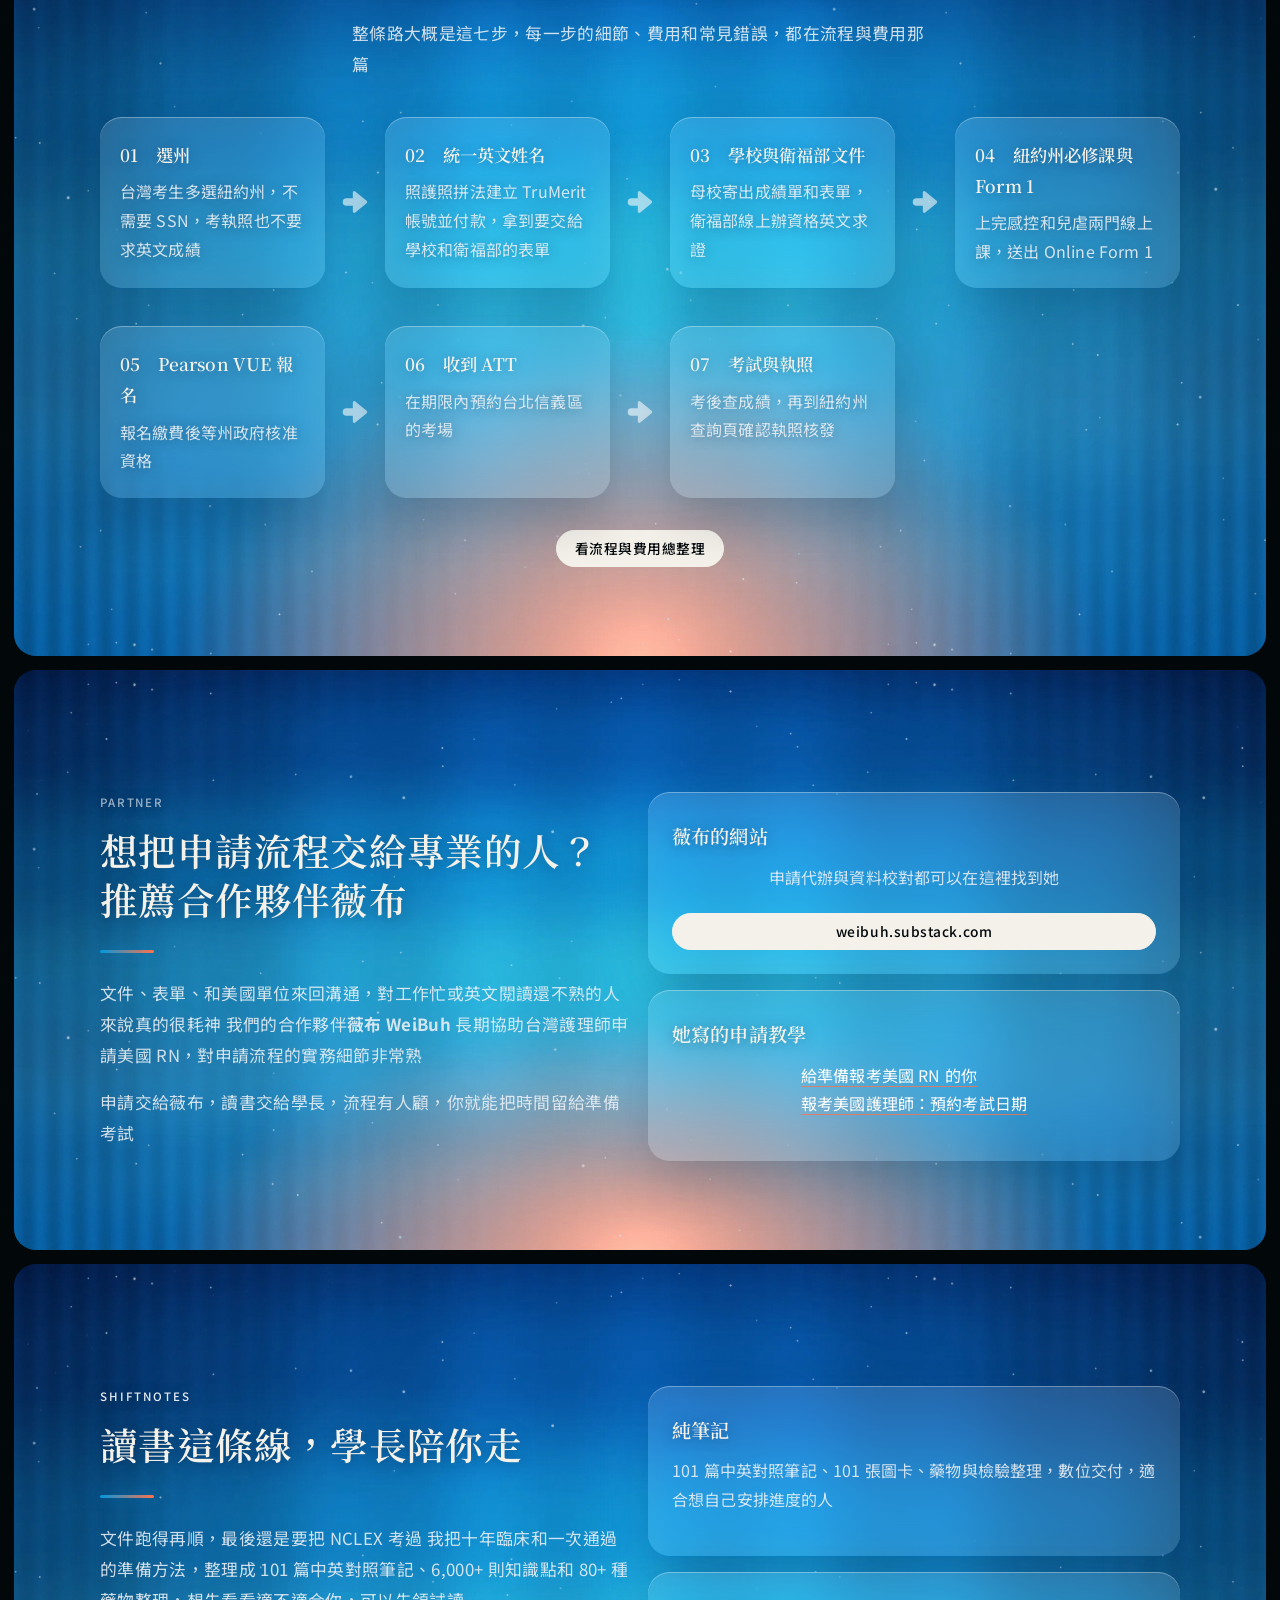
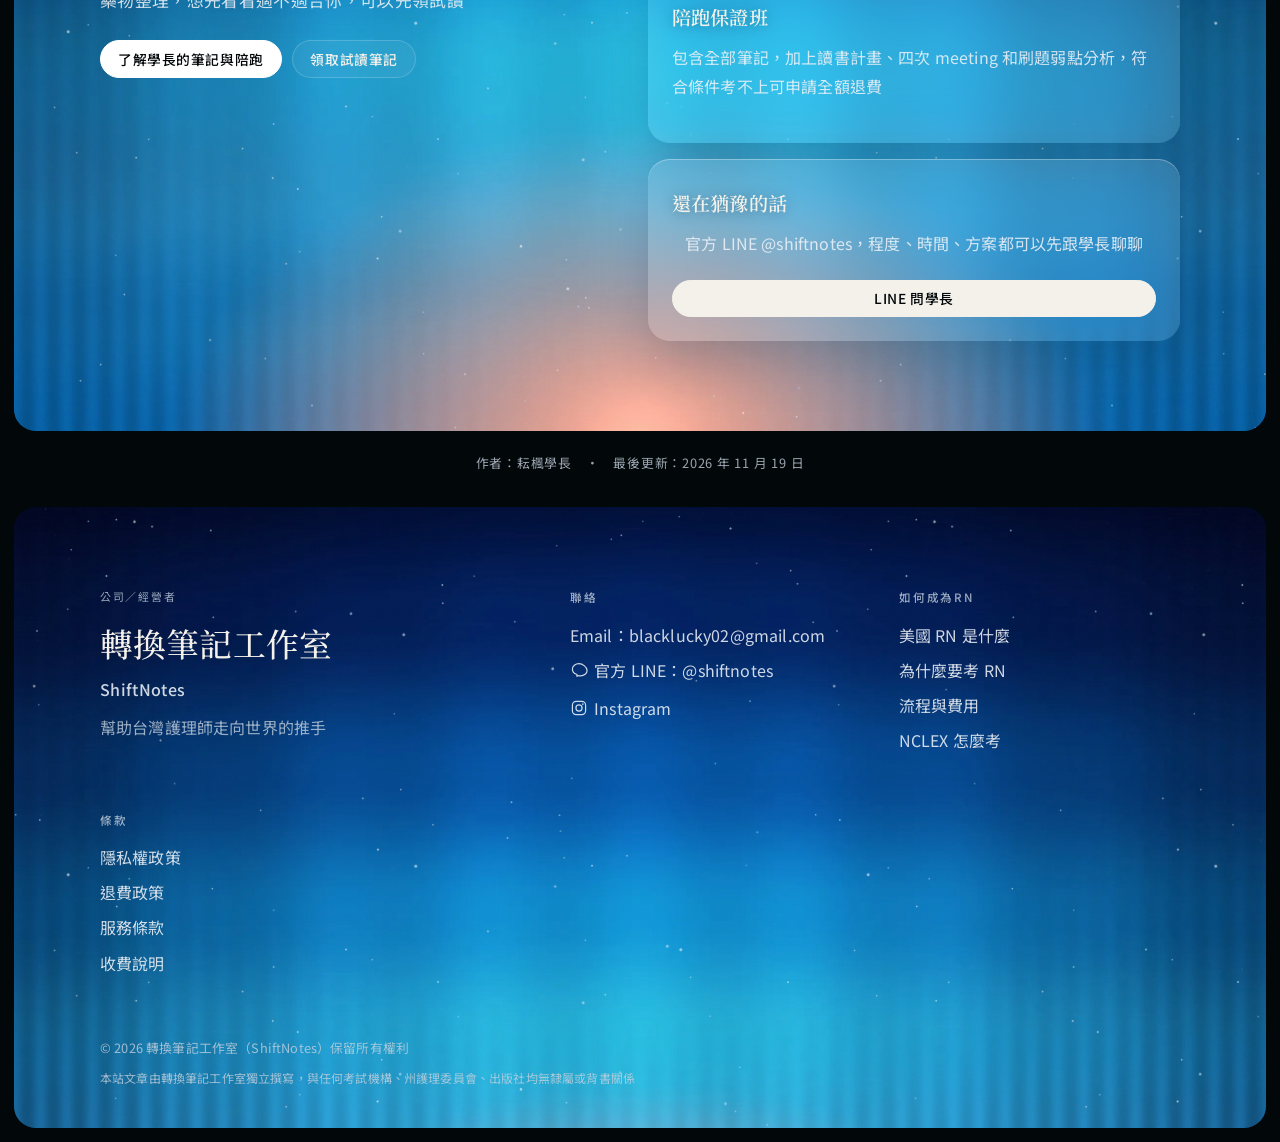
==== commit c93d28a6: "方案按鈕改為白底黑字 「了解學長的筆記與陪跑」改成白底、#02070A 文字，仍無底線，並加上在白色按鈕與深色背景上都看得見的焦點環。" ====
--- a/articles/index.html
+++ b/articles/index.html
@@ -25,8 +25,8 @@
   <link rel="preconnect" href="https://fonts.googleapis.com">
   <link rel="preconnect" href="https://fonts.gstatic.com" crossorigin>
   <link href="https://fonts.googleapis.com/css2?family=Noto+Sans+TC:wght@400;500;700&family=Noto+Serif+TC:wght@600;700&display=swap" rel="stylesheet">
-  <link rel="stylesheet" href="../css/styles.css?v=hero11">
-  <link rel="stylesheet" href="../css/articles.css?v=a16">
+  <link rel="stylesheet" href="../css/styles.css?v=hero12">
+  <link rel="stylesheet" href="../css/articles.css?v=a17">
   <script type="application/ld+json">{"@context": "https://schema.org", "@graph": [{"@type": "Organization", "@id": "https://shiftnotes.github.io/#organization", "name": "ShiftNotes", "alternateName": "轉換筆記工作室", "url": "https://shiftnotes.github.io/", "logo": "https://shiftnotes.github.io/assets/logo-512.png", "email": "blacklucky02@gmail.com", "sameAs": ["https://line.me/R/ti/p/@shiftnotes", "https://www.instagram.com/shiftnotes1991/"]}, {"@type": "Person", "@id": "https://shiftnotes.github.io/#person", "name": "耘楓學長", "jobTitle": "臨床護理師，NCLEX-RN 一次通過", "worksFor": {"@id": "https://shiftnotes.github.io/#organization"}, "sameAs": ["https://www.instagram.com/shiftnotes1991/"]}, {"@type": "CollectionPage", "@id": "https://shiftnotes.github.io/articles/#collection", "url": "https://shiftnotes.github.io/articles/", "name": "如何成為美國護理師｜如何成為RN 完整教學：流程、費用、NCLEX 怎麼考（2026）", "description": "如何成為美國護理師？耘楓學長整理的如何成為RN系列：美國RN是什麼、為什麼要考RN、考RN流程與費用總表、NCLEX-RN 怎麼考，2026 最新版，台灣護理師從這裡開始", "inLanguage": "zh-Hant-TW", "dateModified": "2026-11-19", "publisher": {"@id": "https://shiftnotes.github.io/#organization"}, "mainEntity": {"@type": "ItemList", "itemListElement": [{"@type": "ListItem", "position": 1, "url": "https://shiftnotes.github.io/articles/what-is-us-rn.html", "name": "如何成為RN｜美國RN是什麼？註冊護理師工作內容、薪資與簽證（2026）"}, {"@type": "ListItem", "position": 2, "url": "https://shiftnotes.github.io/articles/why-take-us-rn.html", "name": "如何成為RN｜台灣護理師為什麼要考美國RN？職涯、薪資與移民路線（2026）"}, {"@type": "ListItem", "position": 3, "url": "https://shiftnotes.github.io/articles/nclex-rn-process-cost.html", "name": "如何成為RN｜考RN流程與費用總整理 2026：台灣護理師申請紐約州 NCLEX-RN"}, {"@type": "ListItem", "position": 4, "url": "https://shiftnotes.github.io/articles/what-is-nclex-rn.html", "name": "如何成為RN｜NCLEX-RN是什麼考試？題數、題型、CAT 與及格規則（2026 新版）"}]}}, {"@type": "BreadcrumbList", "itemListElement": [{"@type": "ListItem", "position": 1, "name": "ShiftNotes", "item": "https://shiftnotes.github.io/"}, {"@type": "ListItem", "position": 2, "name": "如何成為RN", "item": "https://shiftnotes.github.io/articles/"}]}]}</script>
 </head>
 <body class="article-page">
--- a/css/styles.css
+++ b/css/styles.css
@@ -363,19 +363,27 @@
   color: #fff;
 }
 .btn-ink {
-  background: #02070A;
-  color: #fff;
-  border-color: #02070A;
+  background: #fff;
+  color: #02070A;
+  border-color: #fff;
   text-decoration: none;
 }
 .btn-ink:hover,
-.btn-ink:focus,
-.btn-ink:focus-visible {
-  background: #161616;
-  color: #fff;
-  border-color: #161616;
+.btn-ink:focus {
+  background: #fff;
+  color: #02070A;
+  border-color: #fff;
   text-decoration: none;
   transform: translateY(-1px);
+}
+.btn-ink:focus-visible {
+  background: #fff;
+  color: #02070A;
+  border-color: #fff;
+  text-decoration: none;
+  transform: translateY(-1px);
+  outline: none;
+  box-shadow: 0 0 0 2px #fff, 0 0 0 4px #02070A;
 }
 .btn-sm {
   padding: 0.52em 1em;
--- a/css/articles.css
+++ b/css/articles.css
@@ -87,7 +87,7 @@
 .article-prose a.btn-ink:hover,
 .article-prose a.btn-ink:focus,
 .article-prose a.btn-ink:focus-visible {
-  color: #fff;
+  color: #02070A;
   text-decoration: none;
 }
 
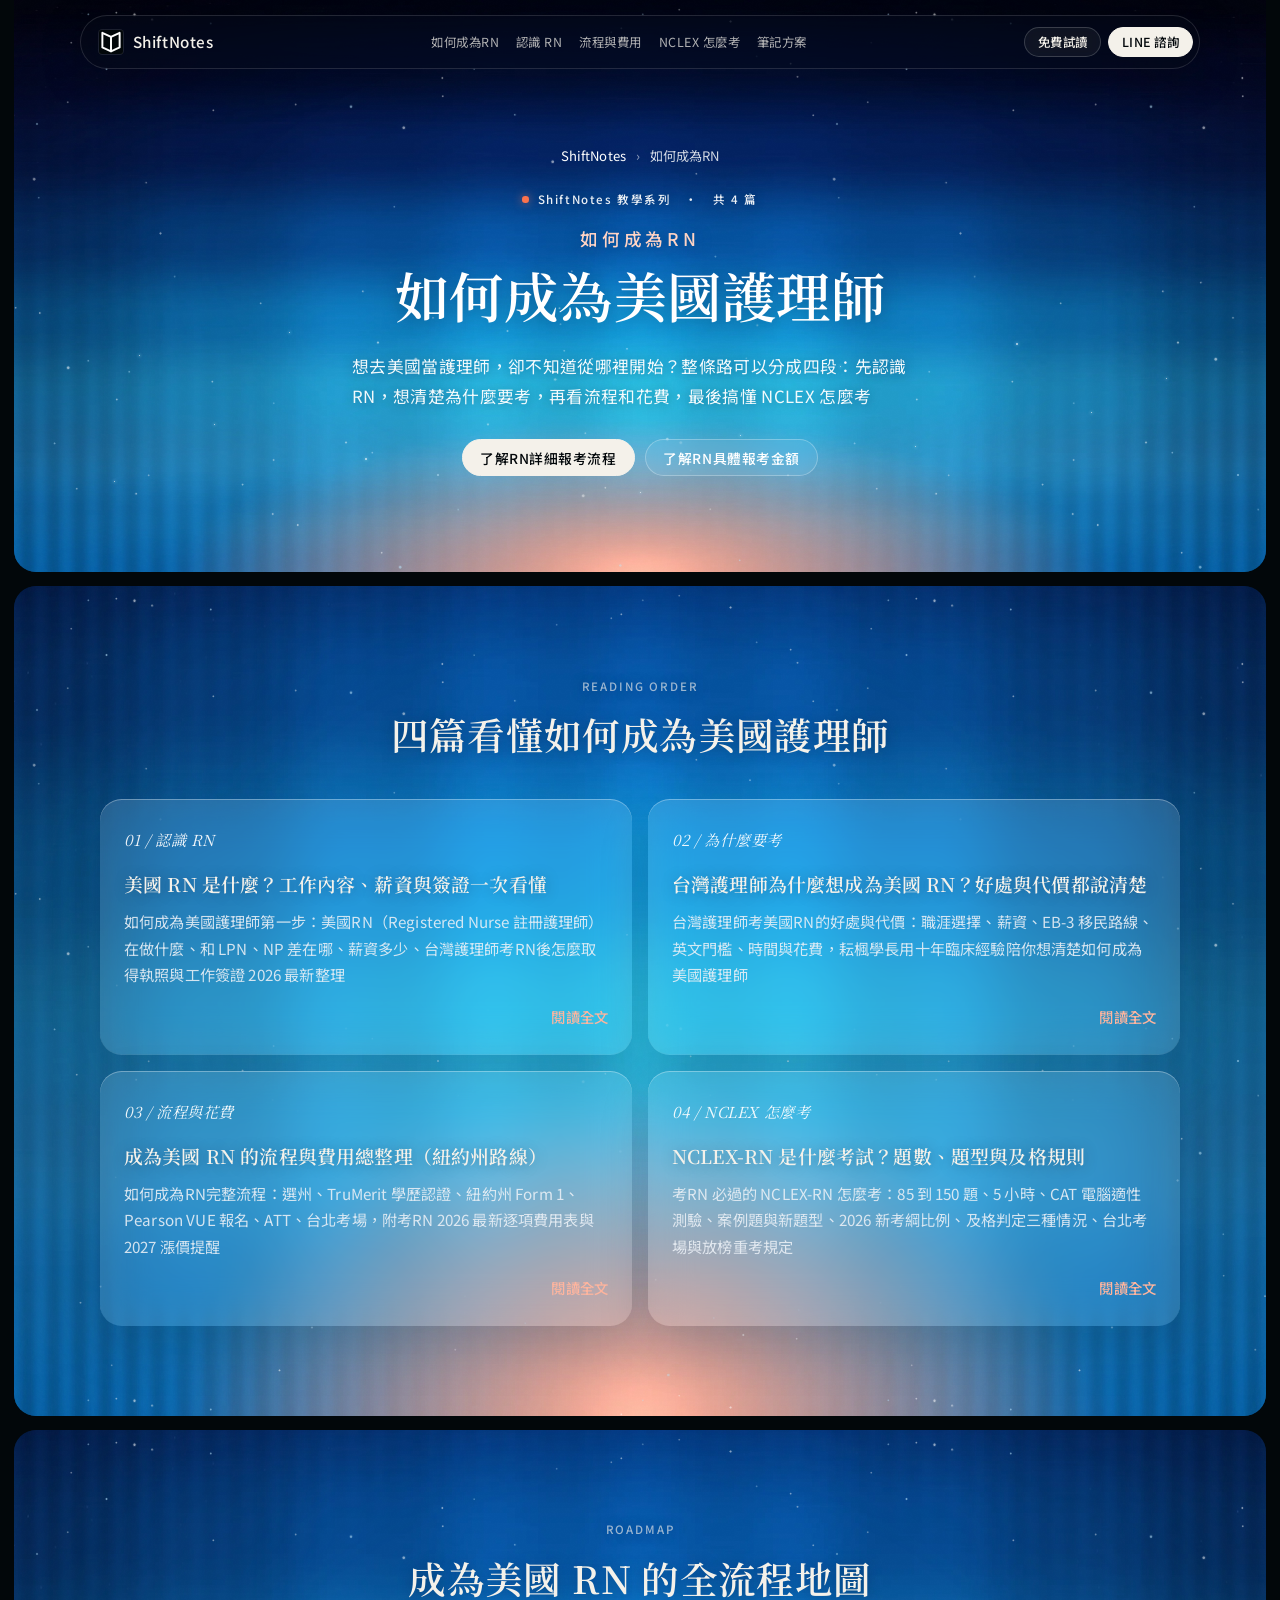
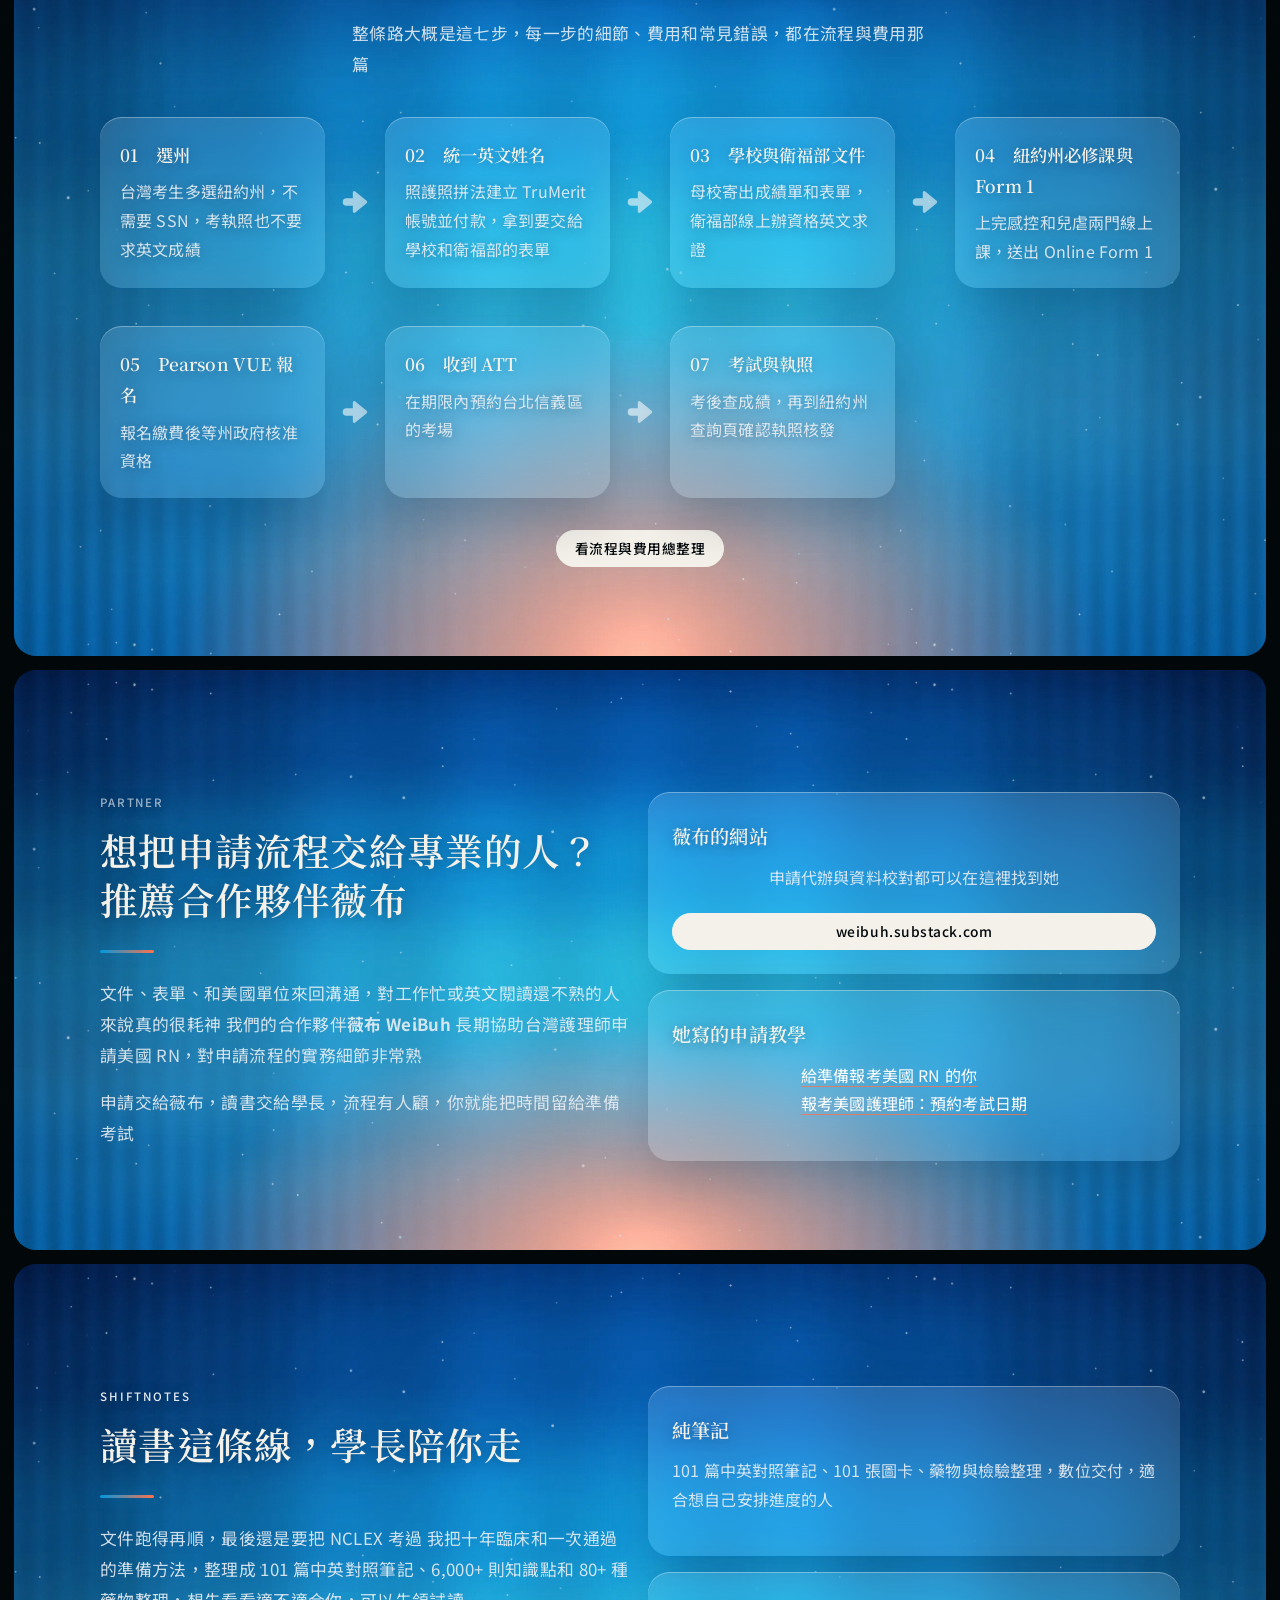
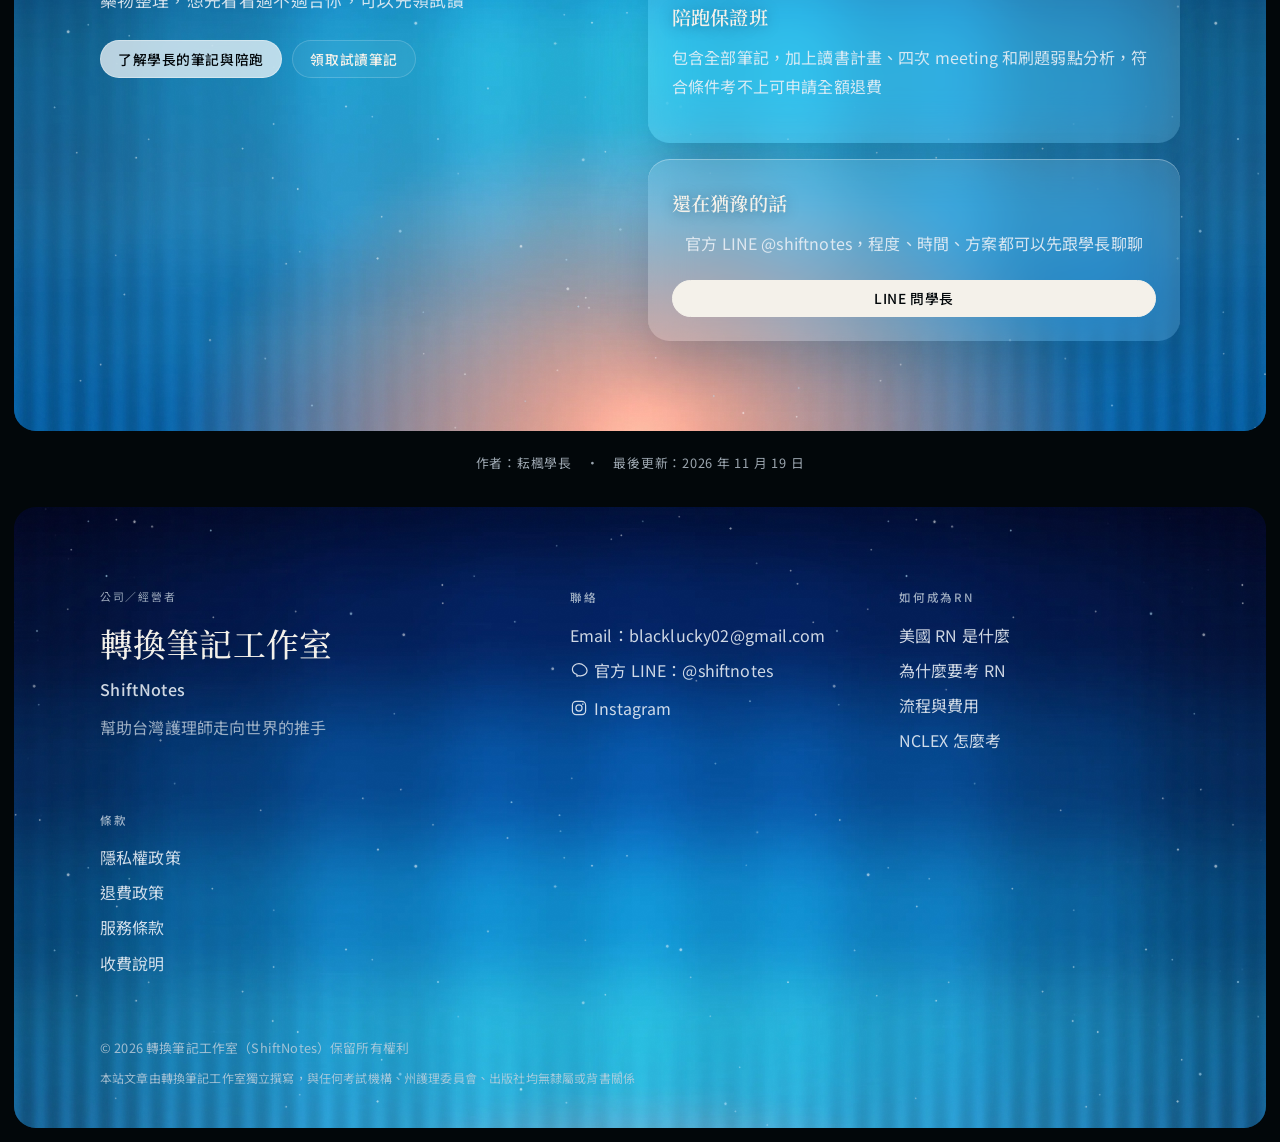
==== commit c2999079: "方案按鈕白底改為半透明 「了解學長的筆記與陪跑」改用約 70% 透明的白底與輕微模糊，文字維持 #02070A，懸停時略為不透明，仍無底線。" ====
--- a/articles/index.html
+++ b/articles/index.html
@@ -25,7 +25,7 @@
   <link rel="preconnect" href="https://fonts.googleapis.com">
   <link rel="preconnect" href="https://fonts.gstatic.com" crossorigin>
   <link href="https://fonts.googleapis.com/css2?family=Noto+Sans+TC:wght@400;500;700&family=Noto+Serif+TC:wght@600;700&display=swap" rel="stylesheet">
-  <link rel="stylesheet" href="../css/styles.css?v=hero12">
+  <link rel="stylesheet" href="../css/styles.css?v=hero13">
   <link rel="stylesheet" href="../css/articles.css?v=a17">
   <script type="application/ld+json">{"@context": "https://schema.org", "@graph": [{"@type": "Organization", "@id": "https://shiftnotes.github.io/#organization", "name": "ShiftNotes", "alternateName": "轉換筆記工作室", "url": "https://shiftnotes.github.io/", "logo": "https://shiftnotes.github.io/assets/logo-512.png", "email": "blacklucky02@gmail.com", "sameAs": ["https://line.me/R/ti/p/@shiftnotes", "https://www.instagram.com/shiftnotes1991/"]}, {"@type": "Person", "@id": "https://shiftnotes.github.io/#person", "name": "耘楓學長", "jobTitle": "臨床護理師，NCLEX-RN 一次通過", "worksFor": {"@id": "https://shiftnotes.github.io/#organization"}, "sameAs": ["https://www.instagram.com/shiftnotes1991/"]}, {"@type": "CollectionPage", "@id": "https://shiftnotes.github.io/articles/#collection", "url": "https://shiftnotes.github.io/articles/", "name": "如何成為美國護理師｜如何成為RN 完整教學：流程、費用、NCLEX 怎麼考（2026）", "description": "如何成為美國護理師？耘楓學長整理的如何成為RN系列：美國RN是什麼、為什麼要考RN、考RN流程與費用總表、NCLEX-RN 怎麼考，2026 最新版，台灣護理師從這裡開始", "inLanguage": "zh-Hant-TW", "dateModified": "2026-11-19", "publisher": {"@id": "https://shiftnotes.github.io/#organization"}, "mainEntity": {"@type": "ItemList", "itemListElement": [{"@type": "ListItem", "position": 1, "url": "https://shiftnotes.github.io/articles/what-is-us-rn.html", "name": "如何成為RN｜美國RN是什麼？註冊護理師工作內容、薪資與簽證（2026）"}, {"@type": "ListItem", "position": 2, "url": "https://shiftnotes.github.io/articles/why-take-us-rn.html", "name": "如何成為RN｜台灣護理師為什麼要考美國RN？職涯、薪資與移民路線（2026）"}, {"@type": "ListItem", "position": 3, "url": "https://shiftnotes.github.io/articles/nclex-rn-process-cost.html", "name": "如何成為RN｜考RN流程與費用總整理 2026：台灣護理師申請紐約州 NCLEX-RN"}, {"@type": "ListItem", "position": 4, "url": "https://shiftnotes.github.io/articles/what-is-nclex-rn.html", "name": "如何成為RN｜NCLEX-RN是什麼考試？題數、題型、CAT 與及格規則（2026 新版）"}]}}, {"@type": "BreadcrumbList", "itemListElement": [{"@type": "ListItem", "position": 1, "name": "ShiftNotes", "item": "https://shiftnotes.github.io/"}, {"@type": "ListItem", "position": 2, "name": "如何成為RN", "item": "https://shiftnotes.github.io/articles/"}]}]}</script>
 </head>
--- a/css/styles.css
+++ b/css/styles.css
@@ -363,23 +363,25 @@
   color: #fff;
 }
 .btn-ink {
-  background: #fff;
+  background: rgba(255, 255, 255, 0.7);
   color: #02070A;
-  border-color: #fff;
+  border-color: rgba(255, 255, 255, 0.35);
   text-decoration: none;
+  backdrop-filter: blur(10px);
+  -webkit-backdrop-filter: blur(10px);
 }
 .btn-ink:hover,
 .btn-ink:focus {
-  background: #fff;
+  background: rgba(255, 255, 255, 0.88);
   color: #02070A;
-  border-color: #fff;
+  border-color: rgba(255, 255, 255, 0.55);
   text-decoration: none;
   transform: translateY(-1px);
 }
 .btn-ink:focus-visible {
-  background: #fff;
+  background: rgba(255, 255, 255, 0.88);
   color: #02070A;
-  border-color: #fff;
+  border-color: rgba(255, 255, 255, 0.55);
   text-decoration: none;
   transform: translateY(-1px);
   outline: none;
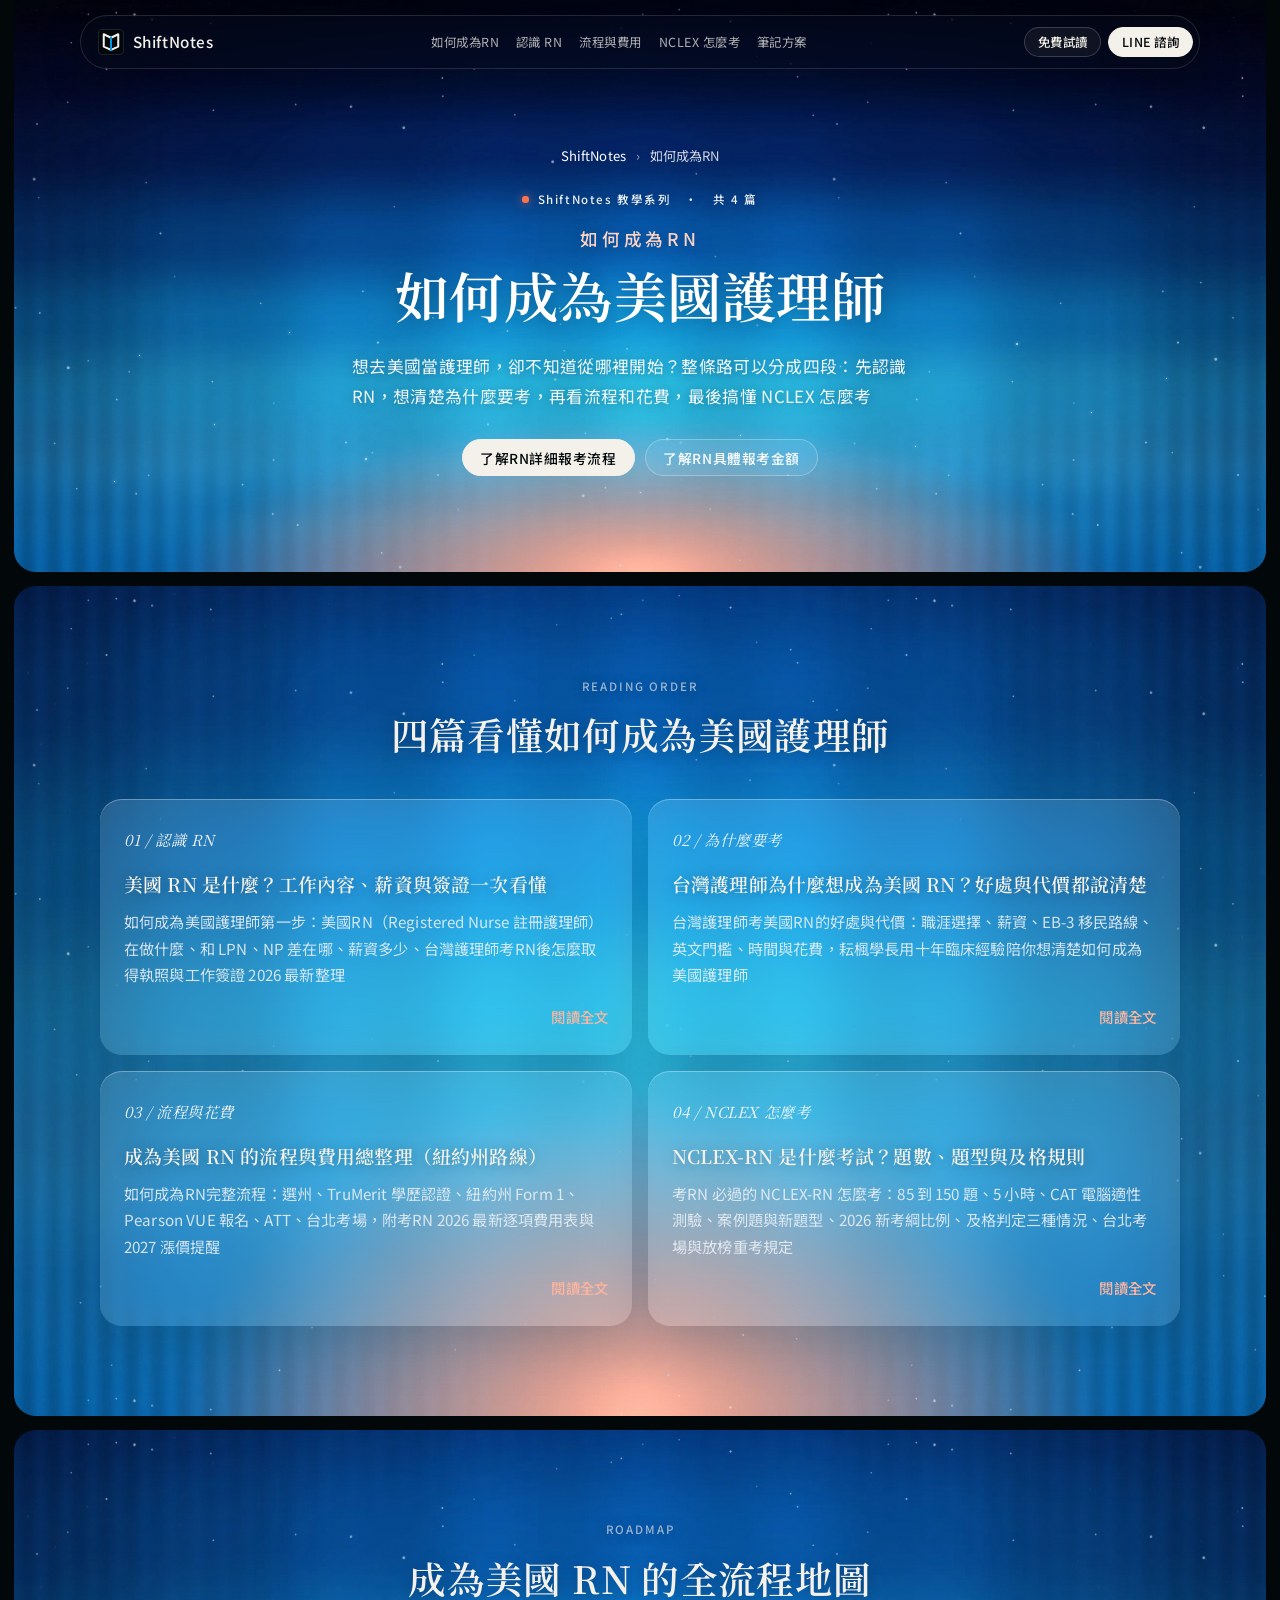
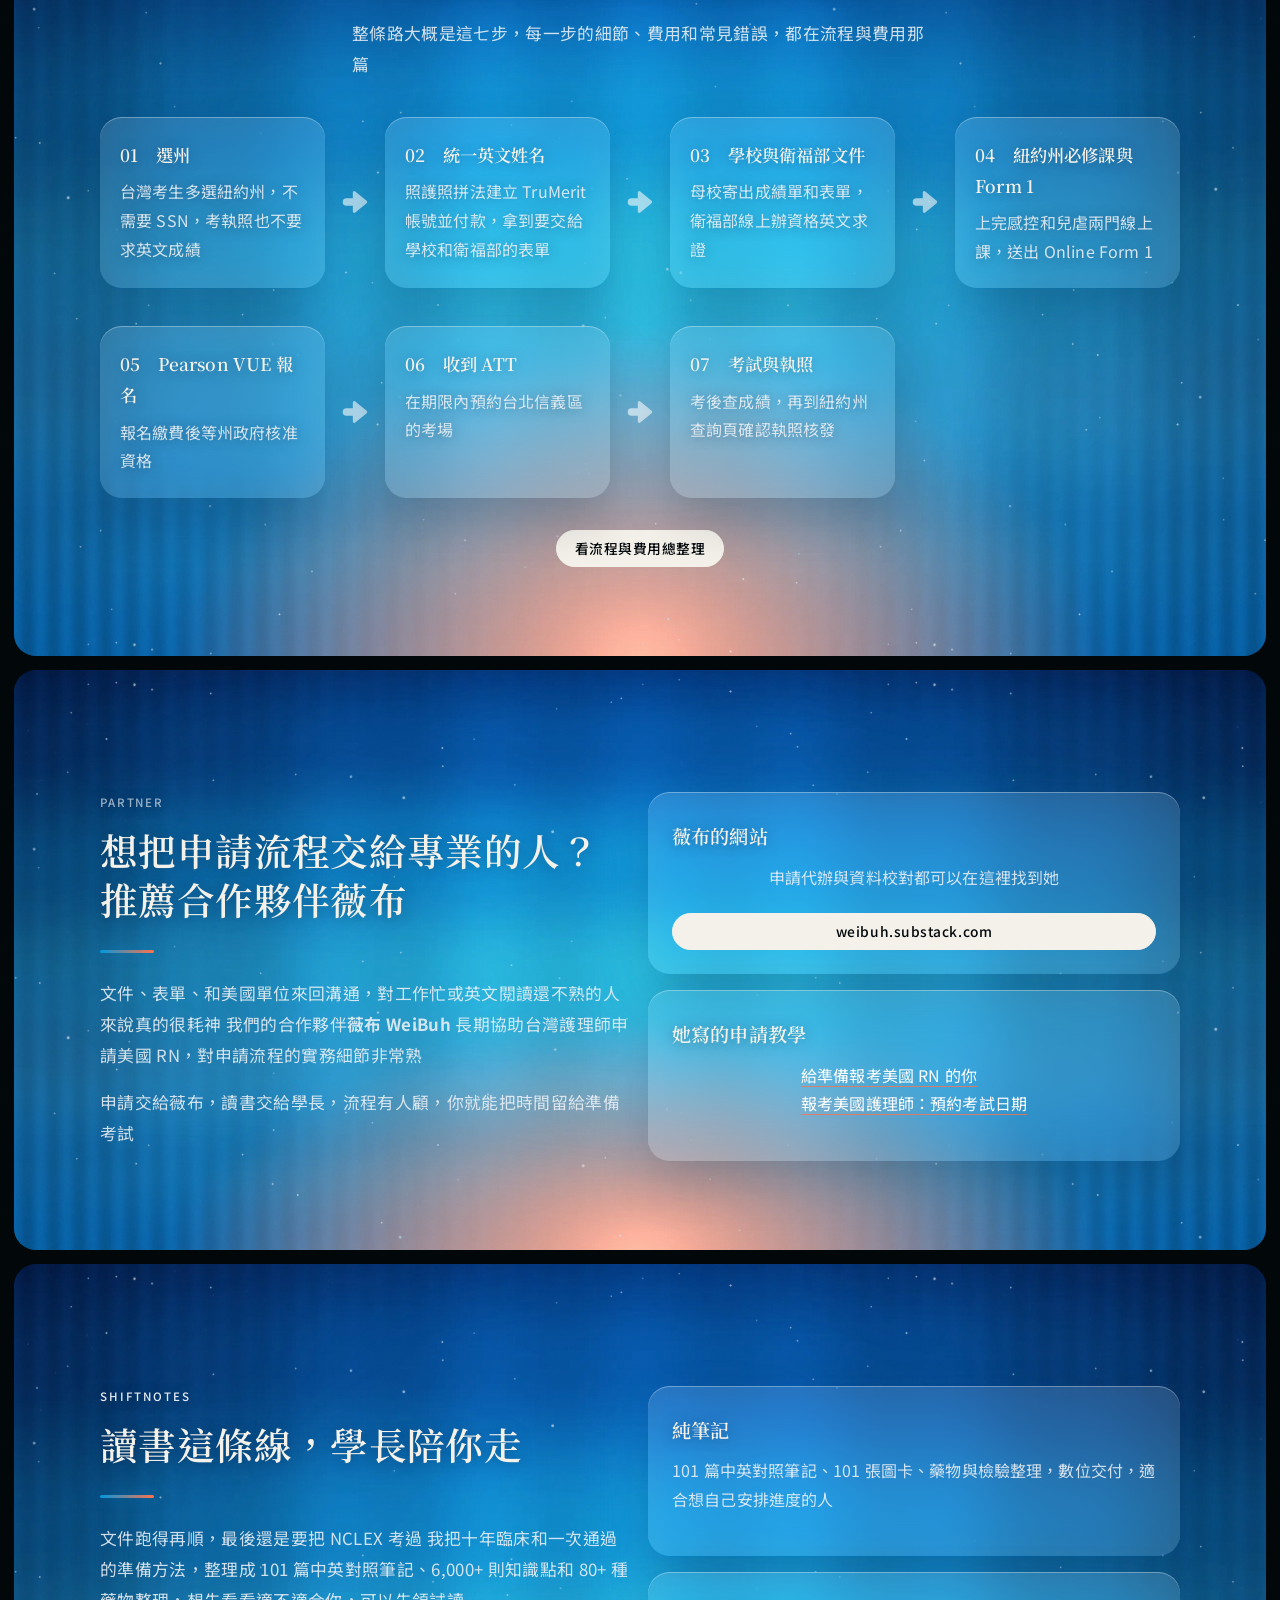
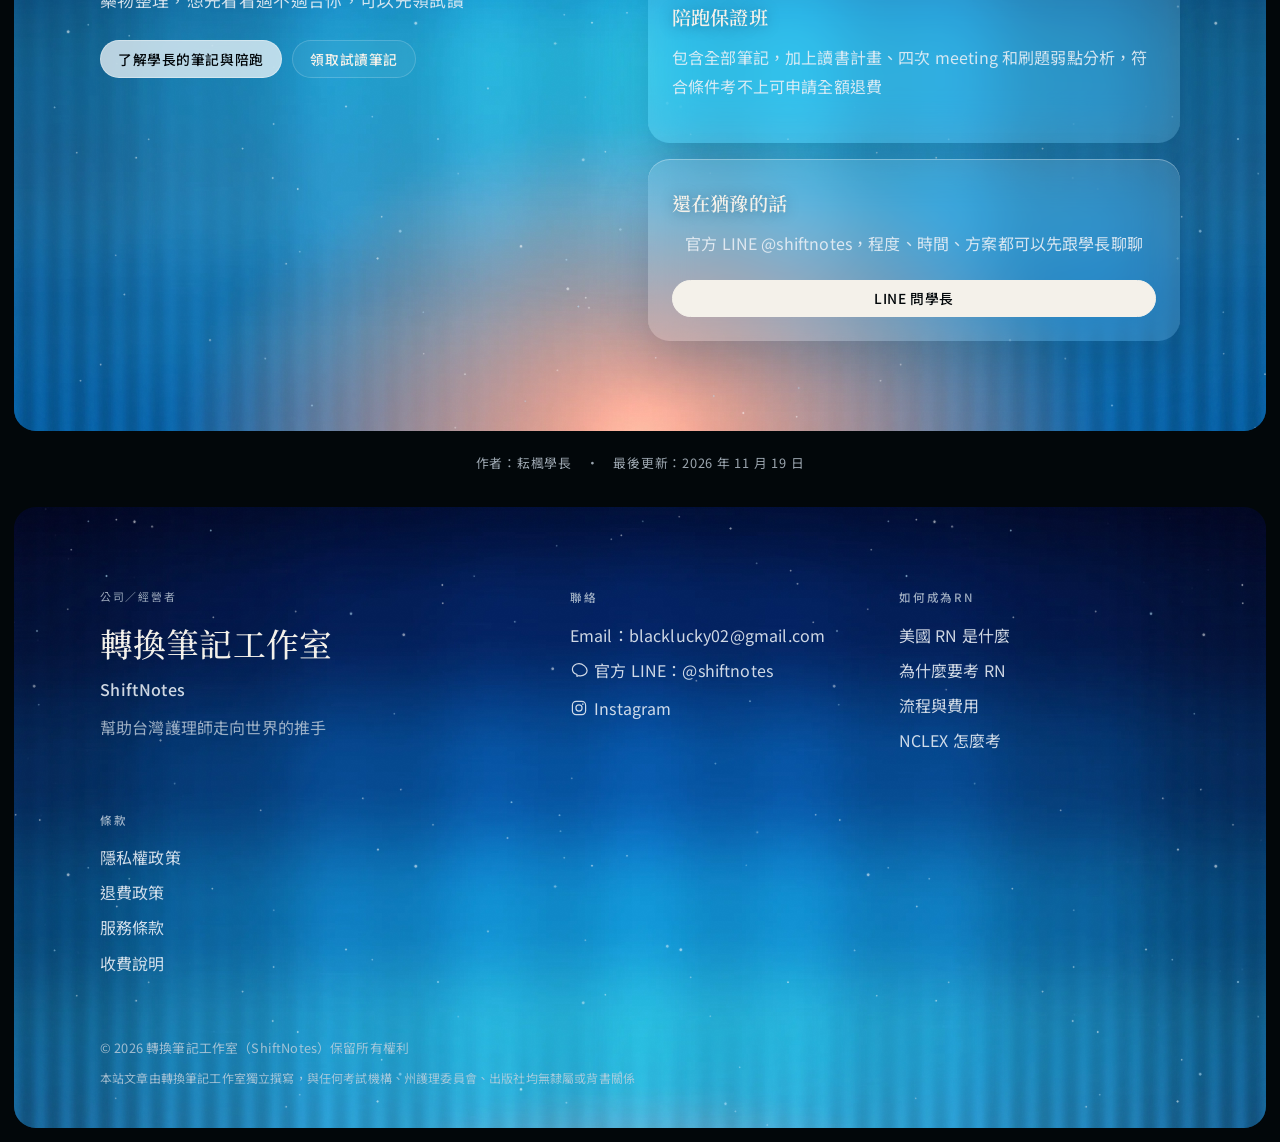
==== commit 4ca75c22: "搜尋結果站名改為耘楓學長 | shiftnotes，並更新網站圖示" ====
--- a/articles/index.html
+++ b/articles/index.html
@@ -11,7 +11,7 @@
   <link rel="alternate" hreflang="zh-Hant-TW" href="https://shiftnotes.github.io/articles/">
   <meta property="og:type" content="website">
   <meta property="og:locale" content="zh_TW">
-  <meta property="og:site_name" content="ShiftNotes">
+  <meta property="og:site_name" content="耘楓學長 | shiftnotes">
   <meta property="og:title" content="如何成為美國護理師｜如何成為RN 完整教學：流程、費用、NCLEX 怎麼考（2026）">
   <meta property="og:description" content="如何成為美國護理師？耘楓學長整理的如何成為RN系列：美國RN是什麼、為什麼要考RN、考RN流程與費用總表、NCLEX-RN 怎麼考，2026 最新版，台灣護理師從這裡開始">
   <meta property="og:url" content="https://shiftnotes.github.io/articles/">
@@ -19,13 +19,14 @@
   <meta property="article:modified_time" content="2026-11-19">
   <meta name="twitter:card" content="summary_large_image">
   <meta name="theme-color" content="#02070A">
-  <link rel="icon" href="../favicon.ico?v=logo2" sizes="48x48">
-  <link rel="icon" href="../assets/favicon-192.png?v=logo2" type="image/png" sizes="192x192">
-  <link rel="apple-touch-icon" href="../assets/apple-touch-icon.png?v=logo2" sizes="180x180">
+  <link rel="icon" href="/favicon.ico" sizes="any">
+  <link rel="icon" href="/favicon.svg" type="image/svg+xml">
+  <link rel="icon" href="/assets/favicon-192.png" type="image/png" sizes="192x192">
+  <link rel="apple-touch-icon" href="/assets/apple-touch-icon.png" sizes="180x180">
   <link rel="preconnect" href="https://fonts.googleapis.com">
   <link rel="preconnect" href="https://fonts.gstatic.com" crossorigin>
   <link href="https://fonts.googleapis.com/css2?family=Noto+Sans+TC:wght@400;500;700&family=Noto+Serif+TC:wght@600;700&display=swap" rel="stylesheet">
-  <link rel="stylesheet" href="../css/styles.css?v=hero13">
+  <link rel="stylesheet" href="../css/styles.css?v=hero14">
   <link rel="stylesheet" href="../css/articles.css?v=a17">
   <script type="application/ld+json">{"@context": "https://schema.org", "@graph": [{"@type": "Organization", "@id": "https://shiftnotes.github.io/#organization", "name": "ShiftNotes", "alternateName": "轉換筆記工作室", "url": "https://shiftnotes.github.io/", "logo": "https://shiftnotes.github.io/assets/logo-512.png", "email": "blacklucky02@gmail.com", "sameAs": ["https://line.me/R/ti/p/@shiftnotes", "https://www.instagram.com/shiftnotes1991/"]}, {"@type": "Person", "@id": "https://shiftnotes.github.io/#person", "name": "耘楓學長", "jobTitle": "臨床護理師，NCLEX-RN 一次通過", "worksFor": {"@id": "https://shiftnotes.github.io/#organization"}, "sameAs": ["https://www.instagram.com/shiftnotes1991/"]}, {"@type": "CollectionPage", "@id": "https://shiftnotes.github.io/articles/#collection", "url": "https://shiftnotes.github.io/articles/", "name": "如何成為美國護理師｜如何成為RN 完整教學：流程、費用、NCLEX 怎麼考（2026）", "description": "如何成為美國護理師？耘楓學長整理的如何成為RN系列：美國RN是什麼、為什麼要考RN、考RN流程與費用總表、NCLEX-RN 怎麼考，2026 最新版，台灣護理師從這裡開始", "inLanguage": "zh-Hant-TW", "dateModified": "2026-11-19", "publisher": {"@id": "https://shiftnotes.github.io/#organization"}, "mainEntity": {"@type": "ItemList", "itemListElement": [{"@type": "ListItem", "position": 1, "url": "https://shiftnotes.github.io/articles/what-is-us-rn.html", "name": "如何成為RN｜美國RN是什麼？註冊護理師工作內容、薪資與簽證（2026）"}, {"@type": "ListItem", "position": 2, "url": "https://shiftnotes.github.io/articles/why-take-us-rn.html", "name": "如何成為RN｜台灣護理師為什麼要考美國RN？職涯、薪資與移民路線（2026）"}, {"@type": "ListItem", "position": 3, "url": "https://shiftnotes.github.io/articles/nclex-rn-process-cost.html", "name": "如何成為RN｜考RN流程與費用總整理 2026：台灣護理師申請紐約州 NCLEX-RN"}, {"@type": "ListItem", "position": 4, "url": "https://shiftnotes.github.io/articles/what-is-nclex-rn.html", "name": "如何成為RN｜NCLEX-RN是什麼考試？題數、題型、CAT 與及格規則（2026 新版）"}]}}, {"@type": "BreadcrumbList", "itemListElement": [{"@type": "ListItem", "position": 1, "name": "ShiftNotes", "item": "https://shiftnotes.github.io/"}, {"@type": "ListItem", "position": 2, "name": "如何成為RN", "item": "https://shiftnotes.github.io/articles/"}]}]}</script>
 </head>
@@ -307,6 +308,6 @@
     </div>
   </footer>
 
-  <script src="../js/main.js?v=year1"></script>
+  <script src="../js/main.js?v=disc1"></script>
 </body>
 </html>
--- a/css/styles.css
+++ b/css/styles.css
@@ -3010,3 +3010,88 @@
   text-align: left;
 }
 main .faq-list { max-width: 46rem; margin-left: auto; margin-right: auto; }
+
+/* discount: partner code box in #plans */
+.discount-box {
+  width: 100%;
+  max-width: 22.5rem;
+  margin: -0.35rem auto 0;
+  text-align: left;
+}
+.discount-box + .plan-grid {
+  margin-top: 1.6rem;
+}
+.discount-label {
+  display: block;
+  margin: 0 0 0.45rem;
+  font-size: 0.78rem;
+  font-weight: 600;
+  letter-spacing: 0.1em;
+  color: rgba(255, 255, 255, 0.82);
+}
+.discount-row {
+  display: flex;
+  align-items: stretch;
+  gap: 0.5rem;
+}
+.discount-row input {
+  flex: 1;
+  min-width: 0;
+  padding: 0.68em 1em;
+  border-radius: var(--pill);
+  border: 1px solid rgba(255, 255, 255, 0.28);
+  background: rgba(255, 255, 255, 0.14);
+  color: #fff;
+  font-size: 0.92rem;
+  letter-spacing: 0.04em;
+  backdrop-filter: saturate(1.2) blur(16px);
+  -webkit-backdrop-filter: saturate(1.2) blur(16px);
+  box-shadow: inset 0 1px 0 rgba(255, 255, 255, 0.28);
+}
+.discount-row input::placeholder {
+  color: rgba(255, 255, 255, 0.55);
+}
+.discount-row input:focus,
+.discount-row input:focus-visible {
+  outline: none;
+  border-color: rgba(2, 151, 222, 0.85);
+  background: rgba(255, 255, 255, 0.2);
+  box-shadow: 0 0 0 2px rgba(2, 151, 222, 0.35), inset 0 1px 0 rgba(255, 255, 255, 0.32);
+}
+.discount-row .btn {
+  flex: 0 0 auto;
+}
+.discount-msg {
+  margin: 0.5rem 0 0;
+  font-size: 0.82rem;
+  line-height: 1.45;
+  color: rgba(255, 255, 255, 0.82);
+}
+.discount-msg.is-error {
+  color: #FC734D;
+}
+.plan-price-was {
+  display: none;
+  font-family: var(--font-sans);
+  font-size: 1.05rem;
+  font-weight: 400;
+  letter-spacing: 0.02em;
+  color: rgba(255, 255, 255, 0.55);
+  text-decoration: line-through;
+  text-decoration-thickness: 1.5px;
+  text-shadow: none;
+}
+.plan.is-discounted .plan-price-was {
+  display: block;
+  margin: 0 0 0.3rem;
+}
+.plan-discount-note {
+  margin: 0.3rem 0 0.15rem;
+  font-size: 0.78rem;
+  font-weight: 600;
+  letter-spacing: 0.06em;
+  color: #FC734D;
+}
+.plan-price-row .plan-discount-note {
+  margin: 0.35rem 0 0;
+}
